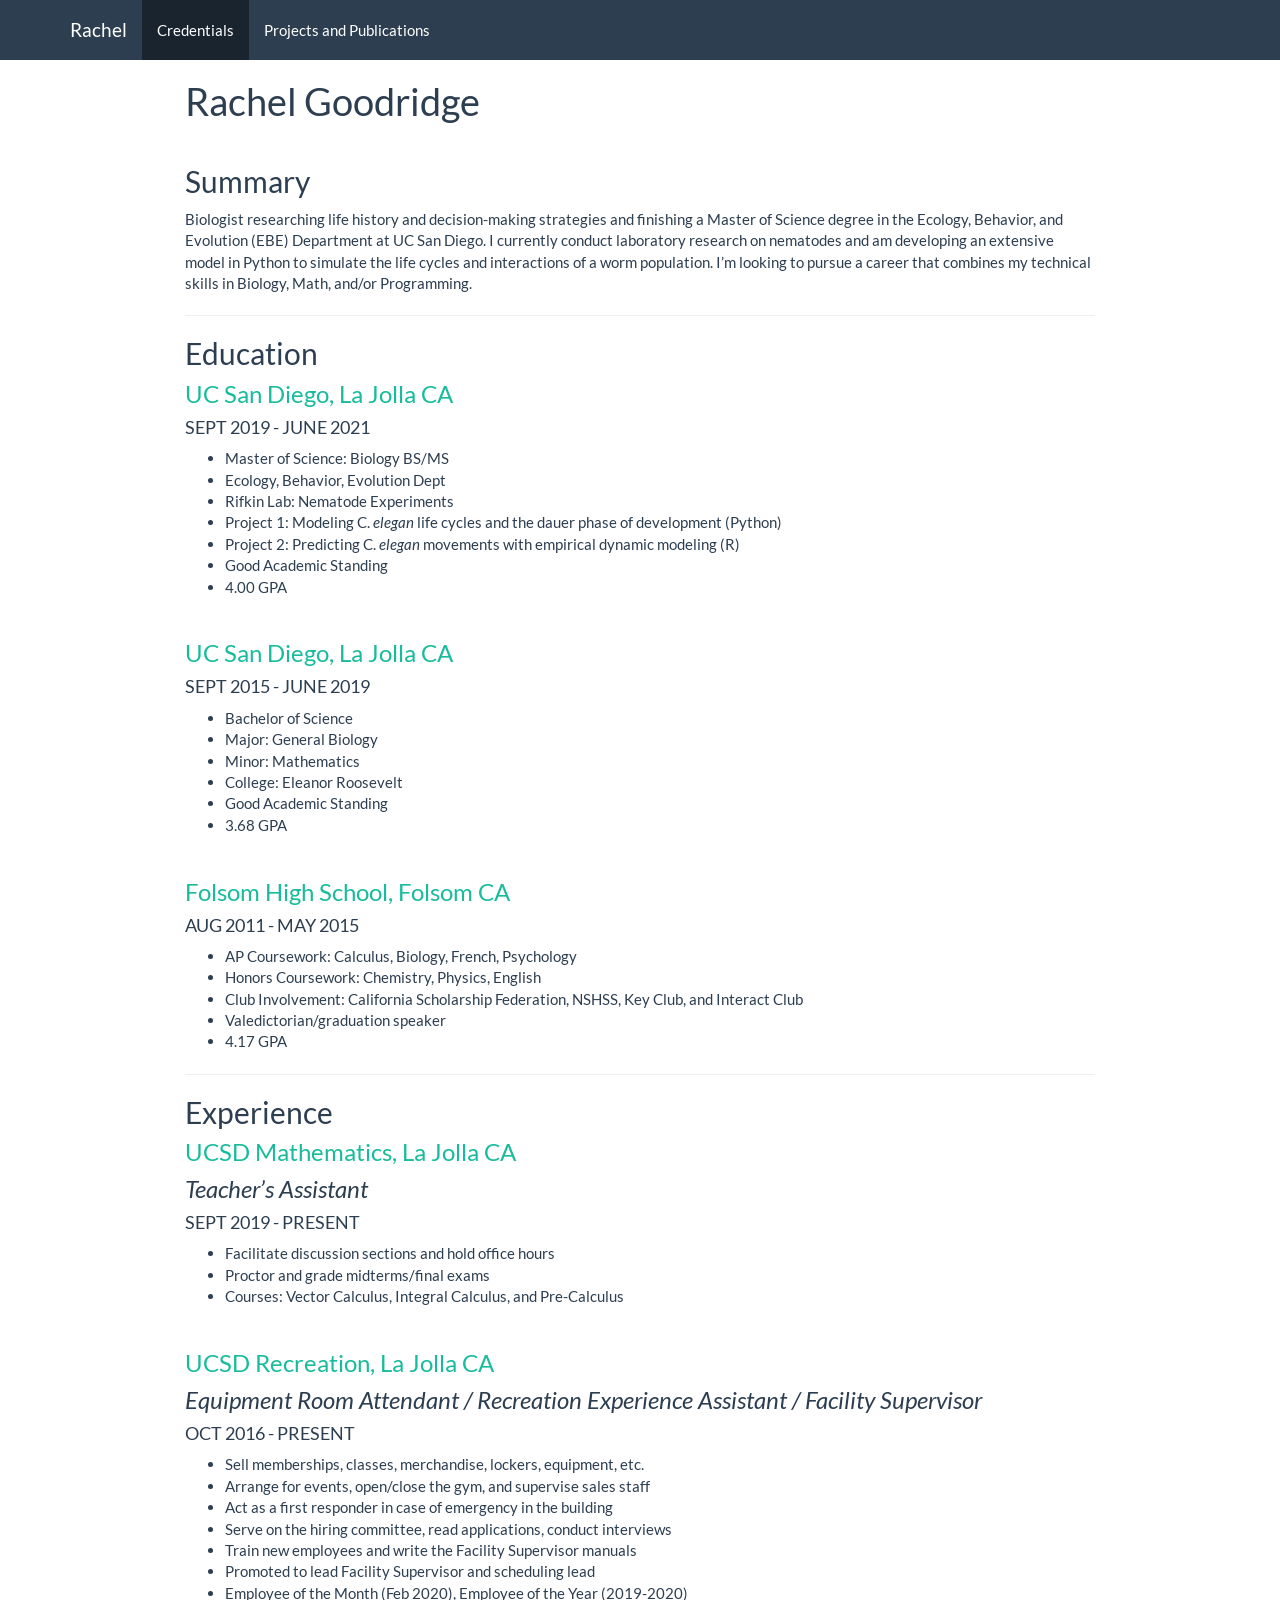
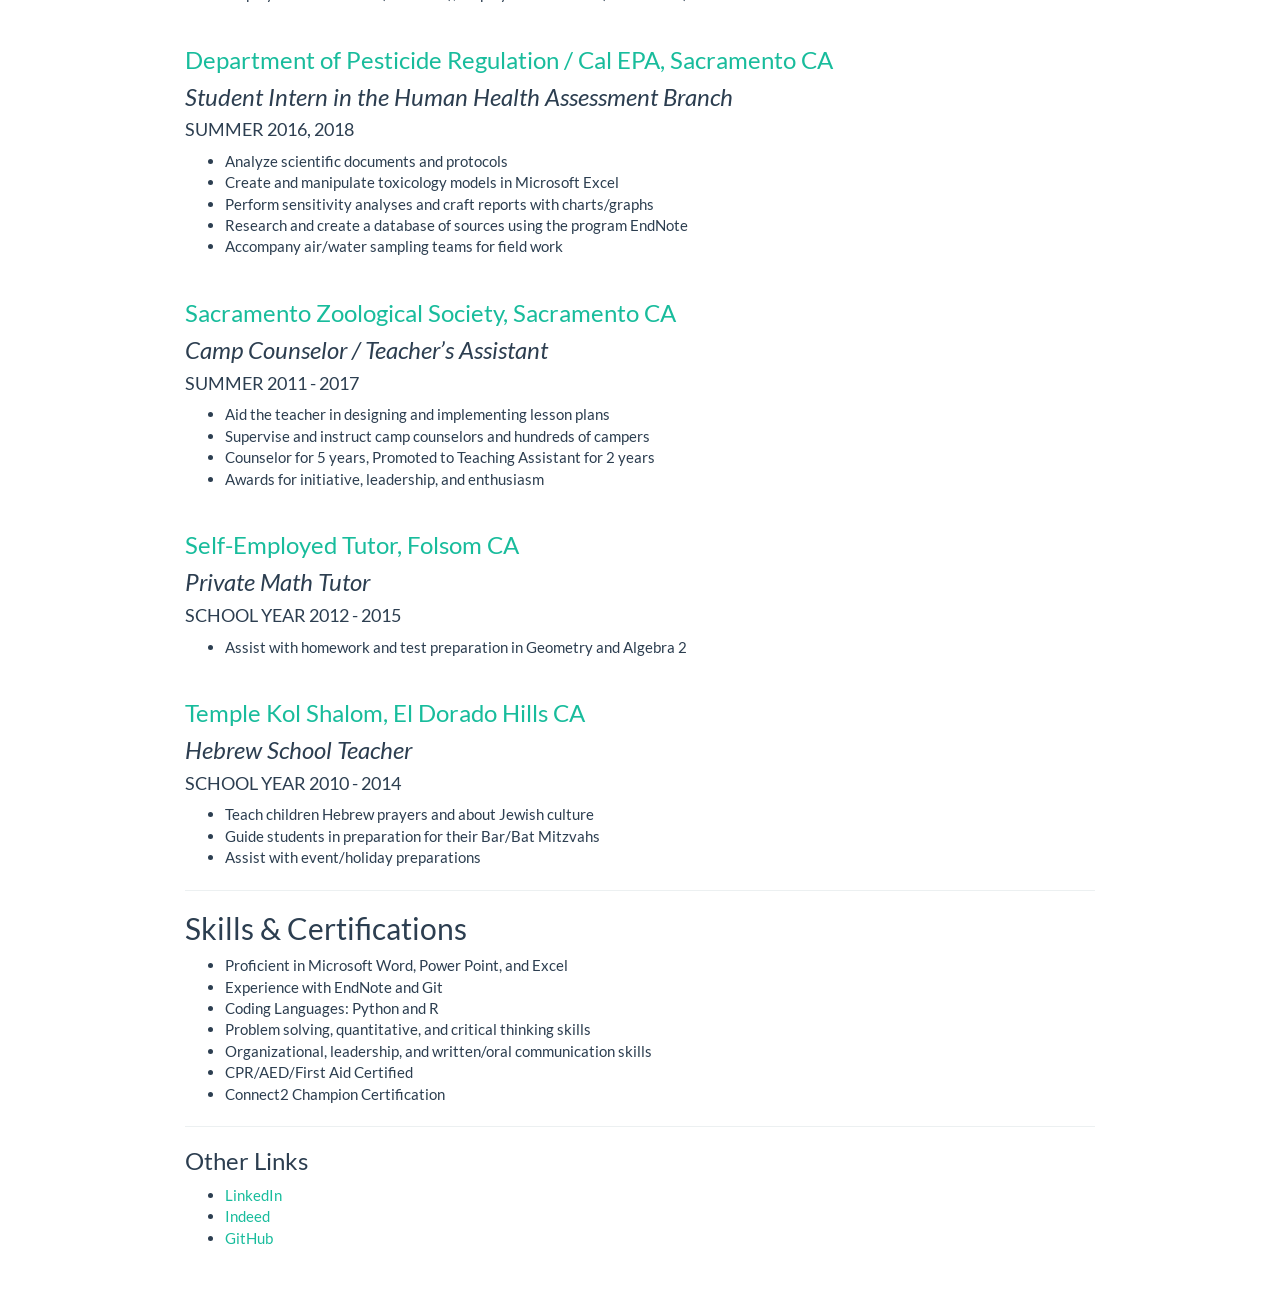
==== index.html @ 6e74504e "initial upload" ====
<!DOCTYPE html>

<html>

<head>

<meta charset="utf-8" />
<meta name="generator" content="pandoc" />
<meta http-equiv="X-UA-Compatible" content="IE=EDGE" />




<title>Rachel Goodridge</title>

<script src="site_libs/jquery-1.11.3/jquery.min.js"></script>
<meta name="viewport" content="width=device-width, initial-scale=1" />
<link href="site_libs/bootstrap-3.3.5/css/flatly.min.css" rel="stylesheet" />
<script src="site_libs/bootstrap-3.3.5/js/bootstrap.min.js"></script>
<script src="site_libs/bootstrap-3.3.5/shim/html5shiv.min.js"></script>
<script src="site_libs/bootstrap-3.3.5/shim/respond.min.js"></script>
<script src="site_libs/navigation-1.1/tabsets.js"></script>
<link href="site_libs/highlightjs-9.12.0/default.css" rel="stylesheet" />
<script src="site_libs/highlightjs-9.12.0/highlight.js"></script>

<style type="text/css">
  code{white-space: pre-wrap;}
  span.smallcaps{font-variant: small-caps;}
  span.underline{text-decoration: underline;}
  div.column{display: inline-block; vertical-align: top; width: 50%;}
  div.hanging-indent{margin-left: 1.5em; text-indent: -1.5em;}
  ul.task-list{list-style: none;}
    </style>

<style type="text/css">code{white-space: pre;}</style>
<style type="text/css">
  pre:not([class]) {
    background-color: white;
  }
</style>
<script type="text/javascript">
if (window.hljs) {
  hljs.configure({languages: []});
  hljs.initHighlightingOnLoad();
  if (document.readyState && document.readyState === "complete") {
    window.setTimeout(function() { hljs.initHighlighting(); }, 0);
  }
}
</script>



<style type="text/css">
h1 {
  font-size: 34px;
}
h1.title {
  font-size: 38px;
}
h2 {
  font-size: 30px;
}
h3 {
  font-size: 24px;
}
h4 {
  font-size: 18px;
}
h5 {
  font-size: 16px;
}
h6 {
  font-size: 12px;
}
.table th:not([align]) {
  text-align: left;
}
</style>





<style type = "text/css">
.main-container {
  max-width: 940px;
  margin-left: auto;
  margin-right: auto;
}
code {
  color: inherit;
  background-color: rgba(0, 0, 0, 0.04);
}
img {
  max-width:100%;
}
.tabbed-pane {
  padding-top: 12px;
}
.html-widget {
  margin-bottom: 20px;
}
button.code-folding-btn:focus {
  outline: none;
}
summary {
  display: list-item;
}
</style>


<style type="text/css">
/* padding for bootstrap navbar */
body {
  padding-top: 60px;
  padding-bottom: 40px;
}
/* offset scroll position for anchor links (for fixed navbar)  */
.section h1 {
  padding-top: 65px;
  margin-top: -65px;
}
.section h2 {
  padding-top: 65px;
  margin-top: -65px;
}
.section h3 {
  padding-top: 65px;
  margin-top: -65px;
}
.section h4 {
  padding-top: 65px;
  margin-top: -65px;
}
.section h5 {
  padding-top: 65px;
  margin-top: -65px;
}
.section h6 {
  padding-top: 65px;
  margin-top: -65px;
}
.dropdown-submenu {
  position: relative;
}
.dropdown-submenu>.dropdown-menu {
  top: 0;
  left: 100%;
  margin-top: -6px;
  margin-left: -1px;
  border-radius: 0 6px 6px 6px;
}
.dropdown-submenu:hover>.dropdown-menu {
  display: block;
}
.dropdown-submenu>a:after {
  display: block;
  content: " ";
  float: right;
  width: 0;
  height: 0;
  border-color: transparent;
  border-style: solid;
  border-width: 5px 0 5px 5px;
  border-left-color: #cccccc;
  margin-top: 5px;
  margin-right: -10px;
}
.dropdown-submenu:hover>a:after {
  border-left-color: #ffffff;
}
.dropdown-submenu.pull-left {
  float: none;
}
.dropdown-submenu.pull-left>.dropdown-menu {
  left: -100%;
  margin-left: 10px;
  border-radius: 6px 0 6px 6px;
}
</style>

<script>
// manage active state of menu based on current page
$(document).ready(function () {
  // active menu anchor
  href = window.location.pathname
  href = href.substr(href.lastIndexOf('/') + 1)
  if (href === "")
    href = "index.html";
  var menuAnchor = $('a[href="' + href + '"]');

  // mark it active
  menuAnchor.parent().addClass('active');

  // if it's got a parent navbar menu mark it active as well
  menuAnchor.closest('li.dropdown').addClass('active');
});
</script>

<!-- tabsets -->

<style type="text/css">
.tabset-dropdown > .nav-tabs {
  display: inline-table;
  max-height: 500px;
  min-height: 44px;
  overflow-y: auto;
  background: white;
  border: 1px solid #ddd;
  border-radius: 4px;
}

.tabset-dropdown > .nav-tabs > li.active:before {
  content: "";
  font-family: 'Glyphicons Halflings';
  display: inline-block;
  padding: 10px;
  border-right: 1px solid #ddd;
}

.tabset-dropdown > .nav-tabs.nav-tabs-open > li.active:before {
  content: "&#xe258;";
  border: none;
}

.tabset-dropdown > .nav-tabs.nav-tabs-open:before {
  content: "";
  font-family: 'Glyphicons Halflings';
  display: inline-block;
  padding: 10px;
  border-right: 1px solid #ddd;
}

.tabset-dropdown > .nav-tabs > li.active {
  display: block;
}

.tabset-dropdown > .nav-tabs > li > a,
.tabset-dropdown > .nav-tabs > li > a:focus,
.tabset-dropdown > .nav-tabs > li > a:hover {
  border: none;
  display: inline-block;
  border-radius: 4px;
  background-color: transparent;
}

.tabset-dropdown > .nav-tabs.nav-tabs-open > li {
  display: block;
  float: none;
}

.tabset-dropdown > .nav-tabs > li {
  display: none;
}
</style>

<!-- code folding -->




</head>

<body>


<div class="container-fluid main-container">




<div class="navbar navbar-default  navbar-fixed-top" role="navigation">
  <div class="container">
    <div class="navbar-header">
      <button type="button" class="navbar-toggle collapsed" data-toggle="collapse" data-target="#navbar">
        <span class="icon-bar"></span>
        <span class="icon-bar"></span>
        <span class="icon-bar"></span>
      </button>
      <a class="navbar-brand" href="index.html">Rachel</a>
    </div>
    <div id="navbar" class="navbar-collapse collapse">
      <ul class="nav navbar-nav">
        <li>
  <a href="index.html">Credentials</a>
</li>
<li>
  <a href="proj.html">Projects and Publications</a>
</li>
      </ul>
      <ul class="nav navbar-nav navbar-right">
        
      </ul>
    </div><!--/.nav-collapse -->
  </div><!--/.container -->
</div><!--/.navbar -->

<div class="fluid-row" id="header">



<h1 class="title toc-ignore">Rachel Goodridge</h1>

</div>


<p> </p>
<div id="summary" class="section level2">
<h2>Summary</h2>
<p>Biologist researching life history and decision-making strategies and finishing a Master of Science degree in the Ecology, Behavior, and Evolution (EBE) Department at UC San Diego. I currently conduct laboratory research on nematodes and am developing an extensive model in Python to simulate the life cycles and interactions of a worm population. I’m looking to pursue a career that combines my technical skills in Biology, Math, and/or Programming.</p>
<hr />
</div>
<div id="education" class="section level2">
<h2>Education</h2>
<div id="uc-san-diego-la-jolla-ca" class="section level3">
<h3><a href="https://ucsd.edu/">UC San Diego, La Jolla CA</a></h3>
<div id="sept-2019---june-2021" class="section level4">
<h4>SEPT 2019 - JUNE 2021</h4>
<ul>
<li>Master of Science: Biology BS/MS</li>
<li>Ecology, Behavior, Evolution Dept</li>
<li>Rifkin Lab: Nematode Experiments</li>
<li>Project 1: Modeling C. <em>elegan</em> life cycles and the dauer phase of development (Python)</li>
<li>Project 2: Predicting C. <em>elegan</em> movements with empirical dynamic modeling (R)</li>
<li>Good Academic Standing</li>
<li>4.00 GPA</li>
</ul>
<p> </p>
</div>
</div>
<div id="uc-san-diego-la-jolla-ca-1" class="section level3">
<h3><a href="https://ucsd.edu/">UC San Diego, La Jolla CA</a></h3>
<div id="sept-2015---june-2019" class="section level4">
<h4>SEPT 2015 - JUNE 2019</h4>
<ul>
<li>Bachelor of Science</li>
<li>Major: General Biology</li>
<li>Minor: Mathematics</li>
<li>College: Eleanor Roosevelt</li>
<li>Good Academic Standing</li>
<li>3.68 GPA</li>
</ul>
<p> </p>
</div>
</div>
<div id="folsom-high-school-folsom-ca" class="section level3">
<h3><a href="https://www.fcusd.org/fhs">Folsom High School, Folsom CA</a></h3>
<div id="aug-2011---may-2015" class="section level4">
<h4>AUG 2011 - MAY 2015</h4>
<ul>
<li>AP Coursework: Calculus, Biology, French, Psychology</li>
<li>Honors Coursework: Chemistry, Physics, English</li>
<li>Club Involvement: California Scholarship Federation, NSHSS, Key Club, and Interact Club</li>
<li>Valedictorian/graduation speaker</li>
<li>4.17 GPA</li>
</ul>
<hr />
</div>
</div>
</div>
<div id="experience" class="section level2">
<h2>Experience</h2>
<div id="ucsd-mathematics-la-jolla-ca" class="section level3">
<h3><a href="https://math.ucsd.edu/">UCSD Mathematics, La Jolla CA</a></h3>
</div>
<div id="teachers-assistant" class="section level3">
<h3><em>Teacher’s Assistant</em></h3>
<div id="sept-2019---present" class="section level4">
<h4>SEPT 2019 - PRESENT</h4>
<ul>
<li>Facilitate discussion sections and hold office hours</li>
<li>Proctor and grade midterms/final exams</li>
<li>Courses: Vector Calculus, Integral Calculus, and Pre-Calculus</li>
</ul>
<p> </p>
</div>
</div>
<div id="ucsd-recreation-la-jolla-ca" class="section level3">
<h3><a href="https://recreation.ucsd.edu/">UCSD Recreation, La Jolla CA</a></h3>
</div>
<div id="equipment-room-attendant-recreation-experience-assistant-facility-supervisor" class="section level3">
<h3><em>Equipment Room Attendant / Recreation Experience Assistant / Facility Supervisor</em></h3>
<div id="oct-2016---present" class="section level4">
<h4>OCT 2016 - PRESENT</h4>
<ul>
<li>Sell memberships, classes, merchandise, lockers, equipment, etc.</li>
<li>Arrange for events, open/close the gym, and supervise sales staff</li>
<li>Act as a first responder in case of emergency in the building</li>
<li>Serve on the hiring committee, read applications, conduct interviews</li>
<li>Train new employees and write the Facility Supervisor manuals</li>
<li>Promoted to lead Facility Supervisor and scheduling lead</li>
<li>Employee of the Month (Feb 2020), Employee of the Year (2019-2020)</li>
</ul>
<p> </p>
</div>
</div>
<div id="department-of-pesticide-regulation-cal-epa-sacramento-ca" class="section level3">
<h3><a href="https://www.cdpr.ca.gov/">Department of Pesticide Regulation / Cal EPA, Sacramento CA</a></h3>
</div>
<div id="student-intern-in-the-human-health-assessment-branch" class="section level3">
<h3><em>Student Intern in the Human Health Assessment Branch</em></h3>
<div id="summer-2016-2018" class="section level4">
<h4>SUMMER 2016, 2018</h4>
<ul>
<li>Analyze scientific documents and protocols</li>
<li>Create and manipulate toxicology models in Microsoft Excel</li>
<li>Perform sensitivity analyses and craft reports with charts/graphs</li>
<li>Research and create a database of sources using the program EndNote</li>
<li>Accompany air/water sampling teams for field work</li>
</ul>
<p> </p>
</div>
</div>
<div id="sacramento-zoological-society-sacramento-ca" class="section level3">
<h3><a href="https://www.saczoo.org/">Sacramento Zoological Society, Sacramento CA</a></h3>
</div>
<div id="camp-counselor-teachers-assistant" class="section level3">
<h3><em>Camp Counselor / Teacher’s Assistant</em></h3>
<div id="summer-2011---2017" class="section level4">
<h4>SUMMER 2011 - 2017</h4>
<ul>
<li>Aid the teacher in designing and implementing lesson plans</li>
<li>Supervise and instruct camp counselors and hundreds of campers</li>
<li>Counselor for 5 years, Promoted to Teaching Assistant for 2 years</li>
<li>Awards for initiative, leadership, and enthusiasm</li>
</ul>
<p> </p>
</div>
</div>
<div id="self-employed-tutor-folsom-ca" class="section level3">
<h3><a href="">Self-Employed Tutor, Folsom CA</a></h3>
</div>
<div id="private-math-tutor" class="section level3">
<h3><em>Private Math Tutor</em></h3>
<div id="school-year-2012---2015" class="section level4">
<h4>SCHOOL YEAR 2012 - 2015</h4>
<ul>
<li>Assist with homework and test preparation in Geometry and Algebra 2</li>
</ul>
<p> </p>
</div>
</div>
<div id="temple-kol-shalom-el-dorado-hills-ca" class="section level3">
<h3><a href="https://www.templekolshalom.org/">Temple Kol Shalom, El Dorado Hills CA</a></h3>
</div>
<div id="hebrew-school-teacher" class="section level3">
<h3><em>Hebrew School Teacher</em></h3>
<div id="school-year-2010---2014" class="section level4">
<h4>SCHOOL YEAR 2010 - 2014</h4>
<ul>
<li>Teach children Hebrew prayers and about Jewish culture</li>
<li>Guide students in preparation for their Bar/Bat Mitzvahs</li>
<li>Assist with event/holiday preparations</li>
</ul>
<hr />
</div>
</div>
</div>
<div id="skills-certifications" class="section level2">
<h2>Skills &amp; Certifications</h2>
<ul>
<li>Proficient in Microsoft Word, Power Point, and Excel</li>
<li>Experience with EndNote and Git</li>
<li>Coding Languages: Python and R</li>
<li>Problem solving, quantitative, and critical thinking skills</li>
<li>Organizational, leadership, and written/oral communication skills</li>
<li>CPR/AED/First Aid Certified</li>
<li>Connect2 Champion Certification</li>
</ul>
<hr />
<div id="other-links" class="section level3">
<h3>Other Links</h3>
<ul>
<li><a href="https://www.linkedin.com/in/rachel-goodridge-221a3116a/">LinkedIn</a></li>
<li><a href="https://my.indeed.com/p/rachelg-zs5pl5o">Indeed</a></li>
<li><a href="https://github.com/RachelGoodridge">GitHub</a></li>
</ul>
</div>
</div>




</div>

<script>

// add bootstrap table styles to pandoc tables
function bootstrapStylePandocTables() {
  $('tr.odd').parent('tbody').parent('table').addClass('table table-condensed');
}
$(document).ready(function () {
  bootstrapStylePandocTables();
});


</script>

<!-- tabsets -->

<script>
$(document).ready(function () {
  window.buildTabsets("TOC");
});

$(document).ready(function () {
  $('.tabset-dropdown > .nav-tabs > li').click(function () {
    $(this).parent().toggleClass('nav-tabs-open')
  });
});
</script>

<!-- code folding -->


<!-- dynamically load mathjax for compatibility with self-contained -->
<script>
  (function () {
    var script = document.createElement("script");
    script.type = "text/javascript";
    script.src  = "https://mathjax.rstudio.com/latest/MathJax.js?config=TeX-AMS-MML_HTMLorMML";
    document.getElementsByTagName("head")[0].appendChild(script);
  })();
</script>

</body>
</html>
---- site_libs/bootstrap-3.3.5/css/flatly.min.css ----
@font-face {
  font-family: 'Lato';
  font-style: normal;
  font-weight: 400;
  src: url(fonts/Lato.ttf) format('truetype');
}
@font-face {
  font-family: 'Lato';
  font-style: normal;
  font-weight: 700;
  src: url(fonts/LatoBold.ttf) format('truetype');
}
@font-face {
  font-family: 'Lato';
  font-style: italic;
  font-weight: 400;
  src: url(fonts/LatoItalic.ttf) format('truetype');
}

/*!
 * bootswatch v3.3.6
 * Homepage: http://bootswatch.com
 * Copyright 2012-2015 Thomas Park
 * Licensed under MIT
 * Based on Bootstrap
*//*!
 * Bootstrap v3.3.6 (http://getbootstrap.com)
 * Copyright 2011-2015 Twitter, Inc.
 * Licensed under MIT (https://github.com/twbs/bootstrap/blob/master/LICENSE)
 *//*! normalize.css v3.0.3 | MIT License | github.com/necolas/normalize.css */html{font-family:sans-serif;-ms-text-size-adjust:100%;-webkit-text-size-adjust:100%}body{margin:0}article,aside,details,figcaption,figure,footer,header,hgroup,main,menu,nav,section,summary{display:block}audio,canvas,progress,video{display:inline-block;vertical-align:baseline}audio:not([controls]){display:none;height:0}[hidden],template{display:none}a{background-color:transparent}a:active,a:hover{outline:0}abbr[title]{border-bottom:1px dotted}b,strong{font-weight:bold}dfn{font-style:italic}h1{font-size:2em;margin:0.67em 0}mark{background:#ff0;color:#000}small{font-size:80%}sub,sup{font-size:75%;line-height:0;position:relative;vertical-align:baseline}sup{top:-0.5em}sub{bottom:-0.25em}img{border:0}svg:not(:root){overflow:hidden}figure{margin:1em 40px}hr{-webkit-box-sizing:content-box;-moz-box-sizing:content-box;box-sizing:content-box;height:0}pre{overflow:auto}code,kbd,pre,samp{font-family:monospace, monospace;font-size:1em}button,input,optgroup,select,textarea{color:inherit;font:inherit;margin:0}button{overflow:visible}button,select{text-transform:none}button,html input[type="button"],input[type="reset"],input[type="submit"]{-webkit-appearance:button;cursor:pointer}button[disabled],html input[disabled]{cursor:default}button::-moz-focus-inner,input::-moz-focus-inner{border:0;padding:0}input{line-height:normal}input[type="checkbox"],input[type="radio"]{-webkit-box-sizing:border-box;-moz-box-sizing:border-box;box-sizing:border-box;padding:0}input[type="number"]::-webkit-inner-spin-button,input[type="number"]::-webkit-outer-spin-button{height:auto}input[type="search"]{-webkit-appearance:textfield;-webkit-box-sizing:content-box;-moz-box-sizing:content-box;box-sizing:content-box}input[type="search"]::-webkit-search-cancel-button,input[type="search"]::-webkit-search-decoration{-webkit-appearance:none}fieldset{border:1px solid #c0c0c0;margin:0 2px;padding:0.35em 0.625em 0.75em}legend{border:0;padding:0}textarea{overflow:auto}optgroup{font-weight:bold}table{border-collapse:collapse;border-spacing:0}td,th{padding:0}/*! Source: https://github.com/h5bp/html5-boilerplate/blob/master/src/css/main.css */@media print{*,*:before,*:after{background:transparent !important;color:#000 !important;-webkit-box-shadow:none !important;box-shadow:none !important;text-shadow:none !important}a,a:visited{text-decoration:underline}a[href]:after{content:" (" attr(href) ")"}abbr[title]:after{content:" (" attr(title) ")"}a[href^="#"]:after,a[href^="javascript:"]:after{content:""}pre,blockquote{border:1px solid #999;page-break-inside:avoid}thead{display:table-header-group}tr,img{page-break-inside:avoid}img{max-width:100% !important}p,h2,h3{orphans:3;widows:3}h2,h3{page-break-after:avoid}.navbar{display:none}.btn>.caret,.dropup>.btn>.caret{border-top-color:#000 !important}.label{border:1px solid #000}.table{border-collapse:collapse !important}.table td,.table th{background-color:#fff !important}.table-bordered th,.table-bordered td{border:1px solid #ddd !important}}@font-face{font-family:'Glyphicons Halflings';src:url('../fonts/glyphicons-halflings-regular.eot');src:url('../fonts/glyphicons-halflings-regular.eot?#iefix') format('embedded-opentype'),url('../fonts/glyphicons-halflings-regular.woff') format('woff'),url('../fonts/glyphicons-halflings-regular.ttf') format('truetype'),url('../fonts/glyphicons-halflings-regular.svg#glyphicons_halflingsregular') format('svg')}.glyphicon{position:relative;top:1px;display:inline-block;font-family:'Glyphicons Halflings';font-style:normal;font-weight:normal;line-height:1;-webkit-font-smoothing:antialiased;-moz-osx-font-smoothing:grayscale}.glyphicon-asterisk:before{content:"\002a"}.glyphicon-plus:before{content:"\002b"}.glyphicon-euro:before,.glyphicon-eur:before{content:"\20ac"}.glyphicon-minus:before{content:"\2212"}.glyphicon-cloud:before{content:"\2601"}.glyphicon-envelope:before{content:"\2709"}.glyphicon-pencil:before{content:"\270f"}.glyphicon-glass:before{content:"\e001"}.glyphicon-music:before{content:"\e002"}.glyphicon-search:before{content:"\e003"}.glyphicon-heart:before{content:"\e005"}.glyphicon-star:before{content:"\e006"}.glyphicon-star-empty:before{content:"\e007"}.glyphicon-user:before{content:"\e008"}.glyphicon-film:before{content:"\e009"}.glyphicon-th-large:before{content:"\e010"}.glyphicon-th:before{content:"\e011"}.glyphicon-th-list:before{content:"\e012"}.glyphicon-ok:before{content:"\e013"}.glyphicon-remove:before{content:"\e014"}.glyphicon-zoom-in:before{content:"\e015"}.glyphicon-zoom-out:before{content:"\e016"}.glyphicon-off:before{content:"\e017"}.glyphicon-signal:before{content:"\e018"}.glyphicon-cog:before{content:"\e019"}.glyphicon-trash:before{content:"\e020"}.glyphicon-home:before{content:"\e021"}.glyphicon-file:before{content:"\e022"}.glyphicon-time:before{content:"\e023"}.glyphicon-road:before{content:"\e024"}.glyphicon-download-alt:before{content:"\e025"}.glyphicon-download:before{content:"\e026"}.glyphicon-upload:before{content:"\e027"}.glyphicon-inbox:before{content:"\e028"}.glyphicon-play-circle:before{content:"\e029"}.glyphicon-repeat:before{content:"\e030"}.glyphicon-refresh:before{content:"\e031"}.glyphicon-list-alt:before{content:"\e032"}.glyphicon-lock:before{content:"\e033"}.glyphicon-flag:before{content:"\e034"}.glyphicon-headphones:before{content:"\e035"}.glyphicon-volume-off:before{content:"\e036"}.glyphicon-volume-down:before{content:"\e037"}.glyphicon-volume-up:before{content:"\e038"}.glyphicon-qrcode:before{content:"\e039"}.glyphicon-barcode:before{content:"\e040"}.glyphicon-tag:before{content:"\e041"}.glyphicon-tags:before{content:"\e042"}.glyphicon-book:before{content:"\e043"}.glyphicon-bookmark:before{content:"\e044"}.glyphicon-print:before{content:"\e045"}.glyphicon-camera:before{content:"\e046"}.glyphicon-font:before{content:"\e047"}.glyphicon-bold:before{content:"\e048"}.glyphicon-italic:before{content:"\e049"}.glyphicon-text-height:before{content:"\e050"}.glyphicon-text-width:before{content:"\e051"}.glyphicon-align-left:before{content:"\e052"}.glyphicon-align-center:before{content:"\e053"}.glyphicon-align-right:before{content:"\e054"}.glyphicon-align-justify:before{content:"\e055"}.glyphicon-list:before{content:"\e056"}.glyphicon-indent-left:before{content:"\e057"}.glyphicon-indent-right:before{content:"\e058"}.glyphicon-facetime-video:before{content:"\e059"}.glyphicon-picture:before{content:"\e060"}.glyphicon-map-marker:before{content:"\e062"}.glyphicon-adjust:before{content:"\e063"}.glyphicon-tint:before{content:"\e064"}.glyphicon-edit:before{content:"\e065"}.glyphicon-share:before{content:"\e066"}.glyphicon-check:before{content:"\e067"}.glyphicon-move:before{content:"\e068"}.glyphicon-step-backward:before{content:"\e069"}.glyphicon-fast-backward:before{content:"\e070"}.glyphicon-backward:before{content:"\e071"}.glyphicon-play:before{content:"\e072"}.glyphicon-pause:before{content:"\e073"}.glyphicon-stop:before{content:"\e074"}.glyphicon-forward:before{content:"\e075"}.glyphicon-fast-forward:before{content:"\e076"}.glyphicon-step-forward:before{content:"\e077"}.glyphicon-eject:before{content:"\e078"}.glyphicon-chevron-left:before{content:"\e079"}.glyphicon-chevron-right:before{content:"\e080"}.glyphicon-plus-sign:before{content:"\e081"}.glyphicon-minus-sign:before{content:"\e082"}.glyphicon-remove-sign:before{content:"\e083"}.glyphicon-ok-sign:before{content:"\e084"}.glyphicon-question-sign:before{content:"\e085"}.glyphicon-info-sign:before{content:"\e086"}.glyphicon-screenshot:before{content:"\e087"}.glyphicon-remove-circle:before{content:"\e088"}.glyphicon-ok-circle:before{content:"\e089"}.glyphicon-ban-circle:before{content:"\e090"}.glyphicon-arrow-left:before{content:"\e091"}.glyphicon-arrow-right:before{content:"\e092"}.glyphicon-arrow-up:before{content:"\e093"}.glyphicon-arrow-down:before{content:"\e094"}.glyphicon-share-alt:before{content:"\e095"}.glyphicon-resize-full:before{content:"\e096"}.glyphicon-resize-small:before{content:"\e097"}.glyphicon-exclamation-sign:before{content:"\e101"}.glyphicon-gift:before{content:"\e102"}.glyphicon-leaf:before{content:"\e103"}.glyphicon-fire:before{content:"\e104"}.glyphicon-eye-open:before{content:"\e105"}.glyphicon-eye-close:before{content:"\e106"}.glyphicon-warning-sign:before{content:"\e107"}.glyphicon-plane:before{content:"\e108"}.glyphicon-calendar:before{content:"\e109"}.glyphicon-random:before{content:"\e110"}.glyphicon-comment:before{content:"\e111"}.glyphicon-magnet:before{content:"\e112"}.glyphicon-chevron-up:before{content:"\e113"}.glyphicon-chevron-down:before{content:"\e114"}.glyphicon-retweet:before{content:"\e115"}.glyphicon-shopping-cart:before{content:"\e116"}.glyphicon-folder-close:before{content:"\e117"}.glyphicon-folder-open:before{content:"\e118"}.glyphicon-resize-vertical:before{content:"\e119"}.glyphicon-resize-horizontal:before{content:"\e120"}.glyphicon-hdd:before{content:"\e121"}.glyphicon-bullhorn:before{content:"\e122"}.glyphicon-bell:before{content:"\e123"}.glyphicon-certificate:before{content:"\e124"}.glyphicon-thumbs-up:before{content:"\e125"}.glyphicon-thumbs-down:before{content:"\e126"}.glyphicon-hand-right:before{content:"\e127"}.glyphicon-hand-left:before{content:"\e128"}.glyphicon-hand-up:before{content:"\e129"}.glyphicon-hand-down:before{content:"\e130"}.glyphicon-circle-arrow-right:before{content:"\e131"}.glyphicon-circle-arrow-left:before{content:"\e132"}.glyphicon-circle-arrow-up:before{content:"\e133"}.glyphicon-circle-arrow-down:before{content:"\e134"}.glyphicon-globe:before{content:"\e135"}.glyphicon-wrench:before{content:"\e136"}.glyphicon-tasks:before{content:"\e137"}.glyphicon-filter:before{content:"\e138"}.glyphicon-briefcase:before{content:"\e139"}.glyphicon-fullscreen:before{content:"\e140"}.glyphicon-dashboard:before{content:"\e141"}.glyphicon-paperclip:before{content:"\e142"}.glyphicon-heart-empty:before{content:"\e143"}.glyphicon-link:before{content:"\e144"}.glyphicon-phone:before{content:"\e145"}.glyphicon-pushpin:before{content:"\e146"}.glyphicon-usd:before{content:"\e148"}.glyphicon-gbp:before{content:"\e149"}.glyphicon-sort:before{content:"\e150"}.glyphicon-sort-by-alphabet:before{content:"\e151"}.glyphicon-sort-by-alphabet-alt:before{content:"\e152"}.glyphicon-sort-by-order:before{content:"\e153"}.glyphicon-sort-by-order-alt:before{content:"\e154"}.glyphicon-sort-by-attributes:before{content:"\e155"}.glyphicon-sort-by-attributes-alt:before{content:"\e156"}.glyphicon-unchecked:before{content:"\e157"}.glyphicon-expand:before{content:"\e158"}.glyphicon-collapse-down:before{content:"\e159"}.glyphicon-collapse-up:before{content:"\e160"}.glyphicon-log-in:before{content:"\e161"}.glyphicon-flash:before{content:"\e162"}.glyphicon-log-out:before{content:"\e163"}.glyphicon-new-window:before{content:"\e164"}.glyphicon-record:before{content:"\e165"}.glyphicon-save:before{content:"\e166"}.glyphicon-open:before{content:"\e167"}.glyphicon-saved:before{content:"\e168"}.glyphicon-import:before{content:"\e169"}.glyphicon-export:before{content:"\e170"}.glyphicon-send:before{content:"\e171"}.glyphicon-floppy-disk:before{content:"\e172"}.glyphicon-floppy-saved:before{content:"\e173"}.glyphicon-floppy-remove:before{content:"\e174"}.glyphicon-floppy-save:before{content:"\e175"}.glyphicon-floppy-open:before{content:"\e176"}.glyphicon-credit-card:before{content:"\e177"}.glyphicon-transfer:before{content:"\e178"}.glyphicon-cutlery:before{content:"\e179"}.glyphicon-header:before{content:"\e180"}.glyphicon-compressed:before{content:"\e181"}.glyphicon-earphone:before{content:"\e182"}.glyphicon-phone-alt:before{content:"\e183"}.glyphicon-tower:before{content:"\e184"}.glyphicon-stats:before{content:"\e185"}.glyphicon-sd-video:before{content:"\e186"}.glyphicon-hd-video:before{content:"\e187"}.glyphicon-subtitles:before{content:"\e188"}.glyphicon-sound-stereo:before{content:"\e189"}.glyphicon-sound-dolby:before{content:"\e190"}.glyphicon-sound-5-1:before{content:"\e191"}.glyphicon-sound-6-1:before{content:"\e192"}.glyphicon-sound-7-1:before{content:"\e193"}.glyphicon-copyright-mark:before{content:"\e194"}.glyphicon-registration-mark:before{content:"\e195"}.glyphicon-cloud-download:before{content:"\e197"}.glyphicon-cloud-upload:before{content:"\e198"}.glyphicon-tree-conifer:before{content:"\e199"}.glyphicon-tree-deciduous:before{content:"\e200"}.glyphicon-cd:before{content:"\e201"}.glyphicon-save-file:before{content:"\e202"}.glyphicon-open-file:before{content:"\e203"}.glyphicon-level-up:before{content:"\e204"}.glyphicon-copy:before{content:"\e205"}.glyphicon-paste:before{content:"\e206"}.glyphicon-alert:before{content:"\e209"}.glyphicon-equalizer:before{content:"\e210"}.glyphicon-king:before{content:"\e211"}.glyphicon-queen:before{content:"\e212"}.glyphicon-pawn:before{content:"\e213"}.glyphicon-bishop:before{content:"\e214"}.glyphicon-knight:before{content:"\e215"}.glyphicon-baby-formula:before{content:"\e216"}.glyphicon-tent:before{content:"\26fa"}.glyphicon-blackboard:before{content:"\e218"}.glyphicon-bed:before{content:"\e219"}.glyphicon-apple:before{content:"\f8ff"}.glyphicon-erase:before{content:"\e221"}.glyphicon-hourglass:before{content:"\231b"}.glyphicon-lamp:before{content:"\e223"}.glyphicon-duplicate:before{content:"\e224"}.glyphicon-piggy-bank:before{content:"\e225"}.glyphicon-scissors:before{content:"\e226"}.glyphicon-bitcoin:before{content:"\e227"}.glyphicon-btc:before{content:"\e227"}.glyphicon-xbt:before{content:"\e227"}.glyphicon-yen:before{content:"\00a5"}.glyphicon-jpy:before{content:"\00a5"}.glyphicon-ruble:before{content:"\20bd"}.glyphicon-rub:before{content:"\20bd"}.glyphicon-scale:before{content:"\e230"}.glyphicon-ice-lolly:before{content:"\e231"}.glyphicon-ice-lolly-tasted:before{content:"\e232"}.glyphicon-education:before{content:"\e233"}.glyphicon-option-horizontal:before{content:"\e234"}.glyphicon-option-vertical:before{content:"\e235"}.glyphicon-menu-hamburger:before{content:"\e236"}.glyphicon-modal-window:before{content:"\e237"}.glyphicon-oil:before{content:"\e238"}.glyphicon-grain:before{content:"\e239"}.glyphicon-sunglasses:before{content:"\e240"}.glyphicon-text-size:before{content:"\e241"}.glyphicon-text-color:before{content:"\e242"}.glyphicon-text-background:before{content:"\e243"}.glyphicon-object-align-top:before{content:"\e244"}.glyphicon-object-align-bottom:before{content:"\e245"}.glyphicon-object-align-horizontal:before{content:"\e246"}.glyphicon-object-align-left:before{content:"\e247"}.glyphicon-object-align-vertical:before{content:"\e248"}.glyphicon-object-align-right:before{content:"\e249"}.glyphicon-triangle-right:before{content:"\e250"}.glyphicon-triangle-left:before{content:"\e251"}.glyphicon-triangle-bottom:before{content:"\e252"}.glyphicon-triangle-top:before{content:"\e253"}.glyphicon-console:before{content:"\e254"}.glyphicon-superscript:before{content:"\e255"}.glyphicon-subscript:before{content:"\e256"}.glyphicon-menu-left:before{content:"\e257"}.glyphicon-menu-right:before{content:"\e258"}.glyphicon-menu-down:before{content:"\e259"}.glyphicon-menu-up:before{content:"\e260"}*{-webkit-box-sizing:border-box;-moz-box-sizing:border-box;box-sizing:border-box}*:before,*:after{-webkit-box-sizing:border-box;-moz-box-sizing:border-box;box-sizing:border-box}html{font-size:10px;-webkit-tap-highlight-color:rgba(0,0,0,0)}body{font-family:"Lato","Helvetica Neue",Helvetica,Arial,sans-serif;font-size:15px;line-height:1.42857143;color:#2c3e50;background-color:#ffffff}input,button,select,textarea{font-family:inherit;font-size:inherit;line-height:inherit}a{color:#18bc9c;text-decoration:none}a:hover,a:focus{color:#18bc9c;text-decoration:underline}a:focus{outline:thin dotted;outline:5px auto -webkit-focus-ring-color;outline-offset:-2px}figure{margin:0}img{vertical-align:middle}.img-responsive,.thumbnail>img,.thumbnail a>img,.carousel-inner>.item>img,.carousel-inner>.item>a>img{display:block;max-width:100%;height:auto}.img-rounded{border-radius:6px}.img-thumbnail{padding:4px;line-height:1.42857143;background-color:#ffffff;border:1px solid #ecf0f1;border-radius:4px;-webkit-transition:all .2s ease-in-out;-o-transition:all .2s ease-in-out;transition:all .2s ease-in-out;display:inline-block;max-width:100%;height:auto}.img-circle{border-radius:50%}hr{margin-top:21px;margin-bottom:21px;border:0;border-top:1px solid #ecf0f1}.sr-only{position:absolute;width:1px;height:1px;margin:-1px;padding:0;overflow:hidden;clip:rect(0, 0, 0, 0);border:0}.sr-only-focusable:active,.sr-only-focusable:focus{position:static;width:auto;height:auto;margin:0;overflow:visible;clip:auto}[role="button"]{cursor:pointer}h1,h2,h3,h4,h5,h6,.h1,.h2,.h3,.h4,.h5,.h6{font-family:"Lato","Helvetica Neue",Helvetica,Arial,sans-serif;font-weight:400;line-height:1.1;color:inherit}h1 small,h2 small,h3 small,h4 small,h5 small,h6 small,.h1 small,.h2 small,.h3 small,.h4 small,.h5 small,.h6 small,h1 .small,h2 .small,h3 .small,h4 .small,h5 .small,h6 .small,.h1 .small,.h2 .small,.h3 .small,.h4 .small,.h5 .small,.h6 .small{font-weight:normal;line-height:1;color:#b4bcc2}h1,.h1,h2,.h2,h3,.h3{margin-top:21px;margin-bottom:10.5px}h1 small,.h1 small,h2 small,.h2 small,h3 small,.h3 small,h1 .small,.h1 .small,h2 .small,.h2 .small,h3 .small,.h3 .small{font-size:65%}h4,.h4,h5,.h5,h6,.h6{margin-top:10.5px;margin-bottom:10.5px}h4 small,.h4 small,h5 small,.h5 small,h6 small,.h6 small,h4 .small,.h4 .small,h5 .small,.h5 .small,h6 .small,.h6 .small{font-size:75%}h1,.h1{font-size:39px}h2,.h2{font-size:32px}h3,.h3{font-size:26px}h4,.h4{font-size:19px}h5,.h5{font-size:15px}h6,.h6{font-size:13px}p{margin:0 0 10.5px}.lead{margin-bottom:21px;font-size:17px;font-weight:300;line-height:1.4}@media (min-width:768px){.lead{font-size:22.5px}}small,.small{font-size:86%}mark,.mark{background-color:#f39c12;padding:.2em}.text-left{text-align:left}.text-right{text-align:right}.text-center{text-align:center}.text-justify{text-align:justify}.text-nowrap{white-space:nowrap}.text-lowercase{text-transform:lowercase}.text-uppercase{text-transform:uppercase}.text-capitalize{text-transform:capitalize}.text-muted{color:#b4bcc2}.text-primary{color:#2c3e50}a.text-primary:hover,a.text-primary:focus{color:#1a242f}.text-success{color:#ffffff}a.text-success:hover,a.text-success:focus{color:#e6e6e6}.text-info{color:#ffffff}a.text-info:hover,a.text-info:focus{color:#e6e6e6}.text-warning{color:#ffffff}a.text-warning:hover,a.text-warning:focus{color:#e6e6e6}.text-danger{color:#ffffff}a.text-danger:hover,a.text-danger:focus{color:#e6e6e6}.bg-primary{color:#fff;background-color:#2c3e50}a.bg-primary:hover,a.bg-primary:focus{background-color:#1a242f}.bg-success{background-color:#18bc9c}a.bg-success:hover,a.bg-success:focus{background-color:#128f76}.bg-info{background-color:#3498db}a.bg-info:hover,a.bg-info:focus{background-color:#217dbb}.bg-warning{background-color:#f39c12}a.bg-warning:hover,a.bg-warning:focus{background-color:#c87f0a}.bg-danger{background-color:#e74c3c}a.bg-danger:hover,a.bg-danger:focus{background-color:#d62c1a}.page-header{padding-bottom:9.5px;margin:42px 0 21px;border-bottom:1px solid transparent}ul,ol{margin-top:0;margin-bottom:10.5px}ul ul,ol ul,ul ol,ol ol{margin-bottom:0}.list-unstyled{padding-left:0;list-style:none}.list-inline{padding-left:0;list-style:none;margin-left:-5px}.list-inline>li{display:inline-block;padding-left:5px;padding-right:5px}dl{margin-top:0;margin-bottom:21px}dt,dd{line-height:1.42857143}dt{font-weight:bold}dd{margin-left:0}@media (min-width:768px){.dl-horizontal dt{float:left;width:160px;clear:left;text-align:right;overflow:hidden;text-overflow:ellipsis;white-space:nowrap}.dl-horizontal dd{margin-left:180px}}abbr[title],abbr[data-original-title]{cursor:help;border-bottom:1px dotted #b4bcc2}.initialism{font-size:90%;text-transform:uppercase}blockquote{padding:10.5px 21px;margin:0 0 21px;font-size:18.75px;border-left:5px solid #ecf0f1}blockquote p:last-child,blockquote ul:last-child,blockquote ol:last-child{margin-bottom:0}blockquote footer,blockquote small,blockquote .small{display:block;font-size:80%;line-height:1.42857143;color:#b4bcc2}blockquote footer:before,blockquote small:before,blockquote .small:before{content:'\2014 \00A0'}.blockquote-reverse,blockquote.pull-right{padding-right:15px;padding-left:0;border-right:5px solid #ecf0f1;border-left:0;text-align:right}.blockquote-reverse footer:before,blockquote.pull-right footer:before,.blockquote-reverse small:before,blockquote.pull-right small:before,.blockquote-reverse .small:before,blockquote.pull-right .small:before{content:''}.blockquote-reverse footer:after,blockquote.pull-right footer:after,.blockquote-reverse small:after,blockquote.pull-right small:after,.blockquote-reverse .small:after,blockquote.pull-right .small:after{content:'\00A0 \2014'}address{margin-bottom:21px;font-style:normal;line-height:1.42857143}code,kbd,pre,samp{font-family:monospace}code{padding:2px 4px;font-size:90%;color:#c7254e;background-color:#f9f2f4;border-radius:4px}kbd{padding:2px 4px;font-size:90%;color:#ffffff;background-color:#333333;border-radius:3px;-webkit-box-shadow:inset 0 -1px 0 rgba(0,0,0,0.25);box-shadow:inset 0 -1px 0 rgba(0,0,0,0.25)}kbd kbd{padding:0;font-size:100%;font-weight:bold;-webkit-box-shadow:none;box-shadow:none}pre{display:block;padding:10px;margin:0 0 10.5px;font-size:14px;line-height:1.42857143;word-break:break-all;word-wrap:break-word;color:#7b8a8b;background-color:#ecf0f1;border:1px solid #cccccc;border-radius:4px}pre code{padding:0;font-size:inherit;color:inherit;white-space:pre-wrap;background-color:transparent;border-radius:0}.pre-scrollable{max-height:340px;overflow-y:scroll}.container{margin-right:auto;margin-left:auto;padding-left:15px;padding-right:15px}@media (min-width:768px){.container{width:750px}}@media (min-width:992px){.container{width:970px}}@media (min-width:1200px){.container{width:1170px}}.container-fluid{margin-right:auto;margin-left:auto;padding-left:15px;padding-right:15px}.row{margin-left:-15px;margin-right:-15px}.col-xs-1,.col-sm-1,.col-md-1,.col-lg-1,.col-xs-2,.col-sm-2,.col-md-2,.col-lg-2,.col-xs-3,.col-sm-3,.col-md-3,.col-lg-3,.col-xs-4,.col-sm-4,.col-md-4,.col-lg-4,.col-xs-5,.col-sm-5,.col-md-5,.col-lg-5,.col-xs-6,.col-sm-6,.col-md-6,.col-lg-6,.col-xs-7,.col-sm-7,.col-md-7,.col-lg-7,.col-xs-8,.col-sm-8,.col-md-8,.col-lg-8,.col-xs-9,.col-sm-9,.col-md-9,.col-lg-9,.col-xs-10,.col-sm-10,.col-md-10,.col-lg-10,.col-xs-11,.col-sm-11,.col-md-11,.col-lg-11,.col-xs-12,.col-sm-12,.col-md-12,.col-lg-12{position:relative;min-height:1px;padding-left:15px;padding-right:15px}.col-xs-1,.col-xs-2,.col-xs-3,.col-xs-4,.col-xs-5,.col-xs-6,.col-xs-7,.col-xs-8,.col-xs-9,.col-xs-10,.col-xs-11,.col-xs-12{float:left}.col-xs-12{width:100%}.col-xs-11{width:91.66666667%}.col-xs-10{width:83.33333333%}.col-xs-9{width:75%}.col-xs-8{width:66.66666667%}.col-xs-7{width:58.33333333%}.col-xs-6{width:50%}.col-xs-5{width:41.66666667%}.col-xs-4{width:33.33333333%}.col-xs-3{width:25%}.col-xs-2{width:16.66666667%}.col-xs-1{width:8.33333333%}.col-xs-pull-12{right:100%}.col-xs-pull-11{right:91.66666667%}.col-xs-pull-10{right:83.33333333%}.col-xs-pull-9{right:75%}.col-xs-pull-8{right:66.66666667%}.col-xs-pull-7{right:58.33333333%}.col-xs-pull-6{right:50%}.col-xs-pull-5{right:41.66666667%}.col-xs-pull-4{right:33.33333333%}.col-xs-pull-3{right:25%}.col-xs-pull-2{right:16.66666667%}.col-xs-pull-1{right:8.33333333%}.col-xs-pull-0{right:auto}.col-xs-push-12{left:100%}.col-xs-push-11{left:91.66666667%}.col-xs-push-10{left:83.33333333%}.col-xs-push-9{left:75%}.col-xs-push-8{left:66.66666667%}.col-xs-push-7{left:58.33333333%}.col-xs-push-6{left:50%}.col-xs-push-5{left:41.66666667%}.col-xs-push-4{left:33.33333333%}.col-xs-push-3{left:25%}.col-xs-push-2{left:16.66666667%}.col-xs-push-1{left:8.33333333%}.col-xs-push-0{left:auto}.col-xs-offset-12{margin-left:100%}.col-xs-offset-11{margin-left:91.66666667%}.col-xs-offset-10{margin-left:83.33333333%}.col-xs-offset-9{margin-left:75%}.col-xs-offset-8{margin-left:66.66666667%}.col-xs-offset-7{margin-left:58.33333333%}.col-xs-offset-6{margin-left:50%}.col-xs-offset-5{margin-left:41.66666667%}.col-xs-offset-4{margin-left:33.33333333%}.col-xs-offset-3{margin-left:25%}.col-xs-offset-2{margin-left:16.66666667%}.col-xs-offset-1{margin-left:8.33333333%}.col-xs-offset-0{margin-left:0%}@media (min-width:768px){.col-sm-1,.col-sm-2,.col-sm-3,.col-sm-4,.col-sm-5,.col-sm-6,.col-sm-7,.col-sm-8,.col-sm-9,.col-sm-10,.col-sm-11,.col-sm-12{float:left}.col-sm-12{width:100%}.col-sm-11{width:91.66666667%}.col-sm-10{width:83.33333333%}.col-sm-9{width:75%}.col-sm-8{width:66.66666667%}.col-sm-7{width:58.33333333%}.col-sm-6{width:50%}.col-sm-5{width:41.66666667%}.col-sm-4{width:33.33333333%}.col-sm-3{width:25%}.col-sm-2{width:16.66666667%}.col-sm-1{width:8.33333333%}.col-sm-pull-12{right:100%}.col-sm-pull-11{right:91.66666667%}.col-sm-pull-10{right:83.33333333%}.col-sm-pull-9{right:75%}.col-sm-pull-8{right:66.66666667%}.col-sm-pull-7{right:58.33333333%}.col-sm-pull-6{right:50%}.col-sm-pull-5{right:41.66666667%}.col-sm-pull-4{right:33.33333333%}.col-sm-pull-3{right:25%}.col-sm-pull-2{right:16.66666667%}.col-sm-pull-1{right:8.33333333%}.col-sm-pull-0{right:auto}.col-sm-push-12{left:100%}.col-sm-push-11{left:91.66666667%}.col-sm-push-10{left:83.33333333%}.col-sm-push-9{left:75%}.col-sm-push-8{left:66.66666667%}.col-sm-push-7{left:58.33333333%}.col-sm-push-6{left:50%}.col-sm-push-5{left:41.66666667%}.col-sm-push-4{left:33.33333333%}.col-sm-push-3{left:25%}.col-sm-push-2{left:16.66666667%}.col-sm-push-1{left:8.33333333%}.col-sm-push-0{left:auto}.col-sm-offset-12{margin-left:100%}.col-sm-offset-11{margin-left:91.66666667%}.col-sm-offset-10{margin-left:83.33333333%}.col-sm-offset-9{margin-left:75%}.col-sm-offset-8{margin-left:66.66666667%}.col-sm-offset-7{margin-left:58.33333333%}.col-sm-offset-6{margin-left:50%}.col-sm-offset-5{margin-left:41.66666667%}.col-sm-offset-4{margin-left:33.33333333%}.col-sm-offset-3{margin-left:25%}.col-sm-offset-2{margin-left:16.66666667%}.col-sm-offset-1{margin-left:8.33333333%}.col-sm-offset-0{margin-left:0%}}@media (min-width:992px){.col-md-1,.col-md-2,.col-md-3,.col-md-4,.col-md-5,.col-md-6,.col-md-7,.col-md-8,.col-md-9,.col-md-10,.col-md-11,.col-md-12{float:left}.col-md-12{width:100%}.col-md-11{width:91.66666667%}.col-md-10{width:83.33333333%}.col-md-9{width:75%}.col-md-8{width:66.66666667%}.col-md-7{width:58.33333333%}.col-md-6{width:50%}.col-md-5{width:41.66666667%}.col-md-4{width:33.33333333%}.col-md-3{width:25%}.col-md-2{width:16.66666667%}.col-md-1{width:8.33333333%}.col-md-pull-12{right:100%}.col-md-pull-11{right:91.66666667%}.col-md-pull-10{right:83.33333333%}.col-md-pull-9{right:75%}.col-md-pull-8{right:66.66666667%}.col-md-pull-7{right:58.33333333%}.col-md-pull-6{right:50%}.col-md-pull-5{right:41.66666667%}.col-md-pull-4{right:33.33333333%}.col-md-pull-3{right:25%}.col-md-pull-2{right:16.66666667%}.col-md-pull-1{right:8.33333333%}.col-md-pull-0{right:auto}.col-md-push-12{left:100%}.col-md-push-11{left:91.66666667%}.col-md-push-10{left:83.33333333%}.col-md-push-9{left:75%}.col-md-push-8{left:66.66666667%}.col-md-push-7{left:58.33333333%}.col-md-push-6{left:50%}.col-md-push-5{left:41.66666667%}.col-md-push-4{left:33.33333333%}.col-md-push-3{left:25%}.col-md-push-2{left:16.66666667%}.col-md-push-1{left:8.33333333%}.col-md-push-0{left:auto}.col-md-offset-12{margin-left:100%}.col-md-offset-11{margin-left:91.66666667%}.col-md-offset-10{margin-left:83.33333333%}.col-md-offset-9{margin-left:75%}.col-md-offset-8{margin-left:66.66666667%}.col-md-offset-7{margin-left:58.33333333%}.col-md-offset-6{margin-left:50%}.col-md-offset-5{margin-left:41.66666667%}.col-md-offset-4{margin-left:33.33333333%}.col-md-offset-3{margin-left:25%}.col-md-offset-2{margin-left:16.66666667%}.col-md-offset-1{margin-left:8.33333333%}.col-md-offset-0{margin-left:0%}}@media (min-width:1200px){.col-lg-1,.col-lg-2,.col-lg-3,.col-lg-4,.col-lg-5,.col-lg-6,.col-lg-7,.col-lg-8,.col-lg-9,.col-lg-10,.col-lg-11,.col-lg-12{float:left}.col-lg-12{width:100%}.col-lg-11{width:91.66666667%}.col-lg-10{width:83.33333333%}.col-lg-9{width:75%}.col-lg-8{width:66.66666667%}.col-lg-7{width:58.33333333%}.col-lg-6{width:50%}.col-lg-5{width:41.66666667%}.col-lg-4{width:33.33333333%}.col-lg-3{width:25%}.col-lg-2{width:16.66666667%}.col-lg-1{width:8.33333333%}.col-lg-pull-12{right:100%}.col-lg-pull-11{right:91.66666667%}.col-lg-pull-10{right:83.33333333%}.col-lg-pull-9{right:75%}.col-lg-pull-8{right:66.66666667%}.col-lg-pull-7{right:58.33333333%}.col-lg-pull-6{right:50%}.col-lg-pull-5{right:41.66666667%}.col-lg-pull-4{right:33.33333333%}.col-lg-pull-3{right:25%}.col-lg-pull-2{right:16.66666667%}.col-lg-pull-1{right:8.33333333%}.col-lg-pull-0{right:auto}.col-lg-push-12{left:100%}.col-lg-push-11{left:91.66666667%}.col-lg-push-10{left:83.33333333%}.col-lg-push-9{left:75%}.col-lg-push-8{left:66.66666667%}.col-lg-push-7{left:58.33333333%}.col-lg-push-6{left:50%}.col-lg-push-5{left:41.66666667%}.col-lg-push-4{left:33.33333333%}.col-lg-push-3{left:25%}.col-lg-push-2{left:16.66666667%}.col-lg-push-1{left:8.33333333%}.col-lg-push-0{left:auto}.col-lg-offset-12{margin-left:100%}.col-lg-offset-11{margin-left:91.66666667%}.col-lg-offset-10{margin-left:83.33333333%}.col-lg-offset-9{margin-left:75%}.col-lg-offset-8{margin-left:66.66666667%}.col-lg-offset-7{margin-left:58.33333333%}.col-lg-offset-6{margin-left:50%}.col-lg-offset-5{margin-left:41.66666667%}.col-lg-offset-4{margin-left:33.33333333%}.col-lg-offset-3{margin-left:25%}.col-lg-offset-2{margin-left:16.66666667%}.col-lg-offset-1{margin-left:8.33333333%}.col-lg-offset-0{margin-left:0%}}table{background-color:transparent}caption{padding-top:8px;padding-bottom:8px;color:#b4bcc2;text-align:left}th{}.table{width:100%;max-width:100%;margin-bottom:21px}.table>thead>tr>th,.table>tbody>tr>th,.table>tfoot>tr>th,.table>thead>tr>td,.table>tbody>tr>td,.table>tfoot>tr>td{padding:8px;line-height:1.42857143;vertical-align:top;border-top:1px solid #ecf0f1}.table>thead>tr>th{vertical-align:bottom;border-bottom:2px solid #ecf0f1}.table>caption+thead>tr:first-child>th,.table>colgroup+thead>tr:first-child>th,.table>thead:first-child>tr:first-child>th,.table>caption+thead>tr:first-child>td,.table>colgroup+thead>tr:first-child>td,.table>thead:first-child>tr:first-child>td{border-top:0}.table>tbody+tbody{border-top:2px solid #ecf0f1}.table .table{background-color:#ffffff}.table-condensed>thead>tr>th,.table-condensed>tbody>tr>th,.table-condensed>tfoot>tr>th,.table-condensed>thead>tr>td,.table-condensed>tbody>tr>td,.table-condensed>tfoot>tr>td{padding:5px}.table-bordered{border:1px solid #ecf0f1}.table-bordered>thead>tr>th,.table-bordered>tbody>tr>th,.table-bordered>tfoot>tr>th,.table-bordered>thead>tr>td,.table-bordered>tbody>tr>td,.table-bordered>tfoot>tr>td{border:1px solid #ecf0f1}.table-bordered>thead>tr>th,.table-bordered>thead>tr>td{border-bottom-width:2px}.table-striped>tbody>tr:nth-of-type(odd){background-color:#f9f9f9}.table-hover>tbody>tr:hover{background-color:#ecf0f1}table col[class*="col-"]{position:static;float:none;display:table-column}table td[class*="col-"],table th[class*="col-"]{position:static;float:none;display:table-cell}.table>thead>tr>td.active,.table>tbody>tr>td.active,.table>tfoot>tr>td.active,.table>thead>tr>th.active,.table>tbody>tr>th.active,.table>tfoot>tr>th.active,.table>thead>tr.active>td,.table>tbody>tr.active>td,.table>tfoot>tr.active>td,.table>thead>tr.active>th,.table>tbody>tr.active>th,.table>tfoot>tr.active>th{background-color:#ecf0f1}.table-hover>tbody>tr>td.active:hover,.table-hover>tbody>tr>th.active:hover,.table-hover>tbody>tr.active:hover>td,.table-hover>tbody>tr:hover>.active,.table-hover>tbody>tr.active:hover>th{background-color:#dde4e6}.table>thead>tr>td.success,.table>tbody>tr>td.success,.table>tfoot>tr>td.success,.table>thead>tr>th.success,.table>tbody>tr>th.success,.table>tfoot>tr>th.success,.table>thead>tr.success>td,.table>tbody>tr.success>td,.table>tfoot>tr.success>td,.table>thead>tr.success>th,.table>tbody>tr.success>th,.table>tfoot>tr.success>th{background-color:#18bc9c}.table-hover>tbody>tr>td.success:hover,.table-hover>tbody>tr>th.success:hover,.table-hover>tbody>tr.success:hover>td,.table-hover>tbody>tr:hover>.success,.table-hover>tbody>tr.success:hover>th{background-color:#15a589}.table>thead>tr>td.info,.table>tbody>tr>td.info,.table>tfoot>tr>td.info,.table>thead>tr>th.info,.table>tbody>tr>th.info,.table>tfoot>tr>th.info,.table>thead>tr.info>td,.table>tbody>tr.info>td,.table>tfoot>tr.info>td,.table>thead>tr.info>th,.table>tbody>tr.info>th,.table>tfoot>tr.info>th{background-color:#3498db}.table-hover>tbody>tr>td.info:hover,.table-hover>tbody>tr>th.info:hover,.table-hover>tbody>tr.info:hover>td,.table-hover>tbody>tr:hover>.info,.table-hover>tbody>tr.info:hover>th{background-color:#258cd1}.table>thead>tr>td.warning,.table>tbody>tr>td.warning,.table>tfoot>tr>td.warning,.table>thead>tr>th.warning,.table>tbody>tr>th.warning,.table>tfoot>tr>th.warning,.table>thead>tr.warning>td,.table>tbody>tr.warning>td,.table>tfoot>tr.warning>td,.table>thead>tr.warning>th,.table>tbody>tr.warning>th,.table>tfoot>tr.warning>th{background-color:#f39c12}.table-hover>tbody>tr>td.warning:hover,.table-hover>tbody>tr>th.warning:hover,.table-hover>tbody>tr.warning:hover>td,.table-hover>tbody>tr:hover>.warning,.table-hover>tbody>tr.warning:hover>th{background-color:#e08e0b}.table>thead>tr>td.danger,.table>tbody>tr>td.danger,.table>tfoot>tr>td.danger,.table>thead>tr>th.danger,.table>tbody>tr>th.danger,.table>tfoot>tr>th.danger,.table>thead>tr.danger>td,.table>tbody>tr.danger>td,.table>tfoot>tr.danger>td,.table>thead>tr.danger>th,.table>tbody>tr.danger>th,.table>tfoot>tr.danger>th{background-color:#e74c3c}.table-hover>tbody>tr>td.danger:hover,.table-hover>tbody>tr>th.danger:hover,.table-hover>tbody>tr.danger:hover>td,.table-hover>tbody>tr:hover>.danger,.table-hover>tbody>tr.danger:hover>th{background-color:#e43725}.table-responsive{overflow-x:auto;min-height:0.01%}@media screen and (max-width:767px){.table-responsive{width:100%;margin-bottom:15.75px;overflow-y:hidden;-ms-overflow-style:-ms-autohiding-scrollbar;border:1px solid #ecf0f1}.table-responsive>.table{margin-bottom:0}.table-responsive>.table>thead>tr>th,.table-responsive>.table>tbody>tr>th,.table-responsive>.table>tfoot>tr>th,.table-responsive>.table>thead>tr>td,.table-responsive>.table>tbody>tr>td,.table-responsive>.table>tfoot>tr>td{white-space:nowrap}.table-responsive>.table-bordered{border:0}.table-responsive>.table-bordered>thead>tr>th:first-child,.table-responsive>.table-bordered>tbody>tr>th:first-child,.table-responsive>.table-bordered>tfoot>tr>th:first-child,.table-responsive>.table-bordered>thead>tr>td:first-child,.table-responsive>.table-bordered>tbody>tr>td:first-child,.table-responsive>.table-bordered>tfoot>tr>td:first-child{border-left:0}.table-responsive>.table-bordered>thead>tr>th:last-child,.table-responsive>.table-bordered>tbody>tr>th:last-child,.table-responsive>.table-bordered>tfoot>tr>th:last-child,.table-responsive>.table-bordered>thead>tr>td:last-child,.table-responsive>.table-bordered>tbody>tr>td:last-child,.table-responsive>.table-bordered>tfoot>tr>td:last-child{border-right:0}.table-responsive>.table-bordered>tbody>tr:last-child>th,.table-responsive>.table-bordered>tfoot>tr:last-child>th,.table-responsive>.table-bordered>tbody>tr:last-child>td,.table-responsive>.table-bordered>tfoot>tr:last-child>td{border-bottom:0}}fieldset{padding:0;margin:0;border:0;min-width:0}legend{display:block;width:100%;padding:0;margin-bottom:21px;font-size:22.5px;line-height:inherit;color:#2c3e50;border:0;border-bottom:1px solid transparent}label{display:inline-block;max-width:100%;margin-bottom:5px;font-weight:bold}input[type="search"]{-webkit-box-sizing:border-box;-moz-box-sizing:border-box;box-sizing:border-box}input[type="radio"],input[type="checkbox"]{margin:4px 0 0;margin-top:1px \9;line-height:normal}input[type="file"]{display:block}input[type="range"]{display:block;width:100%}select[multiple],select[size]{height:auto}input[type="file"]:focus,input[type="radio"]:focus,input[type="checkbox"]:focus{outline:thin dotted;outline:5px auto -webkit-focus-ring-color;outline-offset:-2px}output{display:block;padding-top:11px;font-size:15px;line-height:1.42857143;color:#2c3e50}.form-control{display:block;width:100%;height:45px;padding:10px 15px;font-size:15px;line-height:1.42857143;color:#2c3e50;background-color:#ffffff;background-image:none;border:1px solid #dce4ec;border-radius:4px;-webkit-box-shadow:inset 0 1px 1px rgba(0,0,0,0.075);box-shadow:inset 0 1px 1px rgba(0,0,0,0.075);-webkit-transition:border-color ease-in-out .15s,-webkit-box-shadow ease-in-out .15s;-o-transition:border-color ease-in-out .15s,box-shadow ease-in-out .15s;transition:border-color ease-in-out .15s,box-shadow ease-in-out .15s}.form-control:focus{border-color:#2c3e50;outline:0;-webkit-box-shadow:inset 0 1px 1px rgba(0,0,0,0.075),0 0 8px rgba(44,62,80,0.6);box-shadow:inset 0 1px 1px rgba(0,0,0,0.075),0 0 8px rgba(44,62,80,0.6)}.form-control::-moz-placeholder{color:#acb6c0;opacity:1}.form-control:-ms-input-placeholder{color:#acb6c0}.form-control::-webkit-input-placeholder{color:#acb6c0}.form-control::-ms-expand{border:0;background-color:transparent}.form-control[disabled],.form-control[readonly],fieldset[disabled] .form-control{background-color:#ecf0f1;opacity:1}.form-control[disabled],fieldset[disabled] .form-control{cursor:not-allowed}textarea.form-control{height:auto}input[type="search"]{-webkit-appearance:none}@media screen and (-webkit-min-device-pixel-ratio:0){input[type="date"].form-control,input[type="time"].form-control,input[type="datetime-local"].form-control,input[type="month"].form-control{line-height:45px}input[type="date"].input-sm,input[type="time"].input-sm,input[type="datetime-local"].input-sm,input[type="month"].input-sm,.input-group-sm input[type="date"],.input-group-sm input[type="time"],.input-group-sm input[type="datetime-local"],.input-group-sm input[type="month"]{line-height:35px}input[type="date"].input-lg,input[type="time"].input-lg,input[type="datetime-local"].input-lg,input[type="month"].input-lg,.input-group-lg input[type="date"],.input-group-lg input[type="time"],.input-group-lg input[type="datetime-local"],.input-group-lg input[type="month"]{line-height:66px}}.form-group{margin-bottom:15px}.radio,.checkbox{position:relative;display:block;margin-top:10px;margin-bottom:10px}.radio label,.checkbox label{min-height:21px;padding-left:20px;margin-bottom:0;font-weight:normal;cursor:pointer}.radio input[type="radio"],.radio-inline input[type="radio"],.checkbox input[type="checkbox"],.checkbox-inline input[type="checkbox"]{position:absolute;margin-left:-20px;margin-top:4px \9}.radio+.radio,.checkbox+.checkbox{margin-top:-5px}.radio-inline,.checkbox-inline{position:relative;display:inline-block;padding-left:20px;margin-bottom:0;vertical-align:middle;font-weight:normal;cursor:pointer}.radio-inline+.radio-inline,.checkbox-inline+.checkbox-inline{margin-top:0;margin-left:10px}input[type="radio"][disabled],input[type="checkbox"][disabled],input[type="radio"].disabled,input[type="checkbox"].disabled,fieldset[disabled] input[type="radio"],fieldset[disabled] input[type="checkbox"]{cursor:not-allowed}.radio-inline.disabled,.checkbox-inline.disabled,fieldset[disabled] .radio-inline,fieldset[disabled] .checkbox-inline{cursor:not-allowed}.radio.disabled label,.checkbox.disabled label,fieldset[disabled] .radio label,fieldset[disabled] .checkbox label{cursor:not-allowed}.form-control-static{padding-top:11px;padding-bottom:11px;margin-bottom:0;min-height:36px}.form-control-static.input-lg,.form-control-static.input-sm{padding-left:0;padding-right:0}.input-sm{height:35px;padding:6px 9px;font-size:13px;line-height:1.5;border-radius:3px}select.input-sm{height:35px;line-height:35px}textarea.input-sm,select[multiple].input-sm{height:auto}.form-group-sm .form-control{height:35px;padding:6px 9px;font-size:13px;line-height:1.5;border-radius:3px}.form-group-sm select.form-control{height:35px;line-height:35px}.form-group-sm textarea.form-control,.form-group-sm select[multiple].form-control{height:auto}.form-group-sm .form-control-static{height:35px;min-height:34px;padding:7px 9px;font-size:13px;line-height:1.5}.input-lg{height:66px;padding:18px 27px;font-size:19px;line-height:1.3333333;border-radius:6px}select.input-lg{height:66px;line-height:66px}textarea.input-lg,select[multiple].input-lg{height:auto}.form-group-lg .form-control{height:66px;padding:18px 27px;font-size:19px;line-height:1.3333333;border-radius:6px}.form-group-lg select.form-control{height:66px;line-height:66px}.form-group-lg textarea.form-control,.form-group-lg select[multiple].form-control{height:auto}.form-group-lg .form-control-static{height:66px;min-height:40px;padding:19px 27px;font-size:19px;line-height:1.3333333}.has-feedback{position:relative}.has-feedback .form-control{padding-right:56.25px}.form-control-feedback{position:absolute;top:0;right:0;z-index:2;display:block;width:45px;height:45px;line-height:45px;text-align:center;pointer-events:none}.input-lg+.form-control-feedback,.input-group-lg+.form-control-feedback,.form-group-lg .form-control+.form-control-feedback{width:66px;height:66px;line-height:66px}.input-sm+.form-control-feedback,.input-group-sm+.form-control-feedback,.form-group-sm .form-control+.form-control-feedback{width:35px;height:35px;line-height:35px}.has-success .help-block,.has-success .control-label,.has-success .radio,.has-success .checkbox,.has-success .radio-inline,.has-success .checkbox-inline,.has-success.radio label,.has-success.checkbox label,.has-success.radio-inline label,.has-success.checkbox-inline label{color:#ffffff}.has-success .form-control{border-color:#ffffff;-webkit-box-shadow:inset 0 1px 1px rgba(0,0,0,0.075);box-shadow:inset 0 1px 1px rgba(0,0,0,0.075)}.has-success .form-control:focus{border-color:#e6e6e6;-webkit-box-shadow:inset 0 1px 1px rgba(0,0,0,0.075),0 0 6px #fff;box-shadow:inset 0 1px 1px rgba(0,0,0,0.075),0 0 6px #fff}.has-success .input-group-addon{color:#ffffff;border-color:#ffffff;background-color:#18bc9c}.has-success .form-control-feedback{color:#ffffff}.has-warning .help-block,.has-warning .control-label,.has-warning .radio,.has-warning .checkbox,.has-warning .radio-inline,.has-warning .checkbox-inline,.has-warning.radio label,.has-warning.checkbox label,.has-warning.radio-inline label,.has-warning.checkbox-inline label{color:#ffffff}.has-warning .form-control{border-color:#ffffff;-webkit-box-shadow:inset 0 1px 1px rgba(0,0,0,0.075);box-shadow:inset 0 1px 1px rgba(0,0,0,0.075)}.has-warning .form-control:focus{border-color:#e6e6e6;-webkit-box-shadow:inset 0 1px 1px rgba(0,0,0,0.075),0 0 6px #fff;box-shadow:inset 0 1px 1px rgba(0,0,0,0.075),0 0 6px #fff}.has-warning .input-group-addon{color:#ffffff;border-color:#ffffff;background-color:#f39c12}.has-warning .form-control-feedback{color:#ffffff}.has-error .help-block,.has-error .control-label,.has-error .radio,.has-error .checkbox,.has-error .radio-inline,.has-error .checkbox-inline,.has-error.radio label,.has-error.checkbox label,.has-error.radio-inline label,.has-error.checkbox-inline label{color:#ffffff}.has-error .form-control{border-color:#ffffff;-webkit-box-shadow:inset 0 1px 1px rgba(0,0,0,0.075);box-shadow:inset 0 1px 1px rgba(0,0,0,0.075)}.has-error .form-control:focus{border-color:#e6e6e6;-webkit-box-shadow:inset 0 1px 1px rgba(0,0,0,0.075),0 0 6px #fff;box-shadow:inset 0 1px 1px rgba(0,0,0,0.075),0 0 6px #fff}.has-error .input-group-addon{color:#ffffff;border-color:#ffffff;background-color:#e74c3c}.has-error .form-control-feedback{color:#ffffff}.has-feedback label~.form-control-feedback{top:26px}.has-feedback label.sr-only~.form-control-feedback{top:0}.help-block{display:block;margin-top:5px;margin-bottom:10px;color:#597ea2}@media (min-width:768px){.form-inline .form-group{display:inline-block;margin-bottom:0;vertical-align:middle}.form-inline .form-control{display:inline-block;width:auto;vertical-align:middle}.form-inline .form-control-static{display:inline-block}.form-inline .input-group{display:inline-table;vertical-align:middle}.form-inline .input-group .input-group-addon,.form-inline .input-group .input-group-btn,.form-inline .input-group .form-control{width:auto}.form-inline .input-group>.form-control{width:100%}.form-inline .control-label{margin-bottom:0;vertical-align:middle}.form-inline .radio,.form-inline .checkbox{display:inline-block;margin-top:0;margin-bottom:0;vertical-align:middle}.form-inline .radio label,.form-inline .checkbox label{padding-left:0}.form-inline .radio input[type="radio"],.form-inline .checkbox input[type="checkbox"]{position:relative;margin-left:0}.form-inline .has-feedback .form-control-feedback{top:0}}.form-horizontal .radio,.form-horizontal .checkbox,.form-horizontal .radio-inline,.form-horizontal .checkbox-inline{margin-top:0;margin-bottom:0;padding-top:11px}.form-horizontal .radio,.form-horizontal .checkbox{min-height:32px}.form-horizontal .form-group{margin-left:-15px;margin-right:-15px}@media (min-width:768px){.form-horizontal .control-label{text-align:right;margin-bottom:0;padding-top:11px}}.form-horizontal .has-feedback .form-control-feedback{right:15px}@media (min-width:768px){.form-horizontal .form-group-lg .control-label{padding-top:19px;font-size:19px}}@media (min-width:768px){.form-horizontal .form-group-sm .control-label{padding-top:7px;font-size:13px}}.btn{display:inline-block;margin-bottom:0;font-weight:normal;text-align:center;vertical-align:middle;-ms-touch-action:manipulation;touch-action:manipulation;cursor:pointer;background-image:none;border:1px solid transparent;white-space:nowrap;padding:10px 15px;font-size:15px;line-height:1.42857143;border-radius:4px;-webkit-user-select:none;-moz-user-select:none;-ms-user-select:none;user-select:none}.btn:focus,.btn:active:focus,.btn.active:focus,.btn.focus,.btn:active.focus,.btn.active.focus{outline:thin dotted;outline:5px auto -webkit-focus-ring-color;outline-offset:-2px}.btn:hover,.btn:focus,.btn.focus{color:#ffffff;text-decoration:none}.btn:active,.btn.active{outline:0;background-image:none;-webkit-box-shadow:inset 0 3px 5px rgba(0,0,0,0.125);box-shadow:inset 0 3px 5px rgba(0,0,0,0.125)}.btn.disabled,.btn[disabled],fieldset[disabled] .btn{cursor:not-allowed;opacity:0.65;filter:alpha(opacity=65);-webkit-box-shadow:none;box-shadow:none}a.btn.disabled,fieldset[disabled] a.btn{pointer-events:none}.btn-default{color:#ffffff;background-color:#95a5a6;border-color:#95a5a6}.btn-default:focus,.btn-default.focus{color:#ffffff;background-color:#798d8f;border-color:#566566}.btn-default:hover{color:#ffffff;background-color:#798d8f;border-color:#74898a}.btn-default:active,.btn-default.active,.open>.dropdown-toggle.btn-default{color:#ffffff;background-color:#798d8f;border-color:#74898a}.btn-default:active:hover,.btn-default.active:hover,.open>.dropdown-toggle.btn-default:hover,.btn-default:active:focus,.btn-default.active:focus,.open>.dropdown-toggle.btn-default:focus,.btn-default:active.focus,.btn-default.active.focus,.open>.dropdown-toggle.btn-default.focus{color:#ffffff;background-color:#687b7c;border-color:#566566}.btn-default:active,.btn-default.active,.open>.dropdown-toggle.btn-default{background-image:none}.btn-default.disabled:hover,.btn-default[disabled]:hover,fieldset[disabled] .btn-default:hover,.btn-default.disabled:focus,.btn-default[disabled]:focus,fieldset[disabled] .btn-default:focus,.btn-default.disabled.focus,.btn-default[disabled].focus,fieldset[disabled] .btn-default.focus{background-color:#95a5a6;border-color:#95a5a6}.btn-default .badge{color:#95a5a6;background-color:#ffffff}.btn-primary{color:#ffffff;background-color:#2c3e50;border-color:#2c3e50}.btn-primary:focus,.btn-primary.focus{color:#ffffff;background-color:#1a242f;border-color:#000000}.btn-primary:hover{color:#ffffff;background-color:#1a242f;border-color:#161f29}.btn-primary:active,.btn-primary.active,.open>.dropdown-toggle.btn-primary{color:#ffffff;background-color:#1a242f;border-color:#161f29}.btn-primary:active:hover,.btn-primary.active:hover,.open>.dropdown-toggle.btn-primary:hover,.btn-primary:active:focus,.btn-primary.active:focus,.open>.dropdown-toggle.btn-primary:focus,.btn-primary:active.focus,.btn-primary.active.focus,.open>.dropdown-toggle.btn-primary.focus{color:#ffffff;background-color:#0d1318;border-color:#000000}.btn-primary:active,.btn-primary.active,.open>.dropdown-toggle.btn-primary{background-image:none}.btn-primary.disabled:hover,.btn-primary[disabled]:hover,fieldset[disabled] .btn-primary:hover,.btn-primary.disabled:focus,.btn-primary[disabled]:focus,fieldset[disabled] .btn-primary:focus,.btn-primary.disabled.focus,.btn-primary[disabled].focus,fieldset[disabled] .btn-primary.focus{background-color:#2c3e50;border-color:#2c3e50}.btn-primary .badge{color:#2c3e50;background-color:#ffffff}.btn-success{color:#ffffff;background-color:#18bc9c;border-color:#18bc9c}.btn-success:focus,.btn-success.focus{color:#ffffff;background-color:#128f76;border-color:#0a4b3e}.btn-success:hover{color:#ffffff;background-color:#128f76;border-color:#11866f}.btn-success:active,.btn-success.active,.open>.dropdown-toggle.btn-success{color:#ffffff;background-color:#128f76;border-color:#11866f}.btn-success:active:hover,.btn-success.active:hover,.open>.dropdown-toggle.btn-success:hover,.btn-success:active:focus,.btn-success.active:focus,.open>.dropdown-toggle.btn-success:focus,.btn-success:active.focus,.btn-success.active.focus,.open>.dropdown-toggle.btn-success.focus{color:#ffffff;background-color:#0e6f5c;border-color:#0a4b3e}.btn-success:active,.btn-success.active,.open>.dropdown-toggle.btn-success{background-image:none}.btn-success.disabled:hover,.btn-success[disabled]:hover,fieldset[disabled] .btn-success:hover,.btn-success.disabled:focus,.btn-success[disabled]:focus,fieldset[disabled] .btn-success:focus,.btn-success.disabled.focus,.btn-success[disabled].focus,fieldset[disabled] .btn-success.focus{background-color:#18bc9c;border-color:#18bc9c}.btn-success .badge{color:#18bc9c;background-color:#ffffff}.btn-info{color:#ffffff;background-color:#3498db;border-color:#3498db}.btn-info:focus,.btn-info.focus{color:#ffffff;background-color:#217dbb;border-color:#16527a}.btn-info:hover{color:#ffffff;background-color:#217dbb;border-color:#2077b2}.btn-info:active,.btn-info.active,.open>.dropdown-toggle.btn-info{color:#ffffff;background-color:#217dbb;border-color:#2077b2}.btn-info:active:hover,.btn-info.active:hover,.open>.dropdown-toggle.btn-info:hover,.btn-info:active:focus,.btn-info.active:focus,.open>.dropdown-toggle.btn-info:focus,.btn-info:active.focus,.btn-info.active.focus,.open>.dropdown-toggle.btn-info.focus{color:#ffffff;background-color:#1c699d;border-color:#16527a}.btn-info:active,.btn-info.active,.open>.dropdown-toggle.btn-info{background-image:none}.btn-info.disabled:hover,.btn-info[disabled]:hover,fieldset[disabled] .btn-info:hover,.btn-info.disabled:focus,.btn-info[disabled]:focus,fieldset[disabled] .btn-info:focus,.btn-info.disabled.focus,.btn-info[disabled].focus,fieldset[disabled] .btn-info.focus{background-color:#3498db;border-color:#3498db}.btn-info .badge{color:#3498db;background-color:#ffffff}.btn-warning{color:#ffffff;background-color:#f39c12;border-color:#f39c12}.btn-warning:focus,.btn-warning.focus{color:#ffffff;background-color:#c87f0a;border-color:#7f5006}.btn-warning:hover{color:#ffffff;background-color:#c87f0a;border-color:#be780a}.btn-warning:active,.btn-warning.active,.open>.dropdown-toggle.btn-warning{color:#ffffff;background-color:#c87f0a;border-color:#be780a}.btn-warning:active:hover,.btn-warning.active:hover,.open>.dropdown-toggle.btn-warning:hover,.btn-warning:active:focus,.btn-warning.active:focus,.open>.dropdown-toggle.btn-warning:focus,.btn-warning:active.focus,.btn-warning.active.focus,.open>.dropdown-toggle.btn-warning.focus{color:#ffffff;background-color:#a66908;border-color:#7f5006}.btn-warning:active,.btn-warning.active,.open>.dropdown-toggle.btn-warning{background-image:none}.btn-warning.disabled:hover,.btn-warning[disabled]:hover,fieldset[disabled] .btn-warning:hover,.btn-warning.disabled:focus,.btn-warning[disabled]:focus,fieldset[disabled] .btn-warning:focus,.btn-warning.disabled.focus,.btn-warning[disabled].focus,fieldset[disabled] .btn-warning.focus{background-color:#f39c12;border-color:#f39c12}.btn-warning .badge{color:#f39c12;background-color:#ffffff}.btn-danger{color:#ffffff;background-color:#e74c3c;border-color:#e74c3c}.btn-danger:focus,.btn-danger.focus{color:#ffffff;background-color:#d62c1a;border-color:#921e12}.btn-danger:hover{color:#ffffff;background-color:#d62c1a;border-color:#cd2a19}.btn-danger:active,.btn-danger.active,.open>.dropdown-toggle.btn-danger{color:#ffffff;background-color:#d62c1a;border-color:#cd2a19}.btn-danger:active:hover,.btn-danger.active:hover,.open>.dropdown-toggle.btn-danger:hover,.btn-danger:active:focus,.btn-danger.active:focus,.open>.dropdown-toggle.btn-danger:focus,.btn-danger:active.focus,.btn-danger.active.focus,.open>.dropdown-toggle.btn-danger.focus{color:#ffffff;background-color:#b62516;border-color:#921e12}.btn-danger:active,.btn-danger.active,.open>.dropdown-toggle.btn-danger{background-image:none}.btn-danger.disabled:hover,.btn-danger[disabled]:hover,fieldset[disabled] .btn-danger:hover,.btn-danger.disabled:focus,.btn-danger[disabled]:focus,fieldset[disabled] .btn-danger:focus,.btn-danger.disabled.focus,.btn-danger[disabled].focus,fieldset[disabled] .btn-danger.focus{background-color:#e74c3c;border-color:#e74c3c}.btn-danger .badge{color:#e74c3c;background-color:#ffffff}.btn-link{color:#18bc9c;font-weight:normal;border-radius:0}.btn-link,.btn-link:active,.btn-link.active,.btn-link[disabled],fieldset[disabled] .btn-link{background-color:transparent;-webkit-box-shadow:none;box-shadow:none}.btn-link,.btn-link:hover,.btn-link:focus,.btn-link:active{border-color:transparent}.btn-link:hover,.btn-link:focus{color:#18bc9c;text-decoration:underline;background-color:transparent}.btn-link[disabled]:hover,fieldset[disabled] .btn-link:hover,.btn-link[disabled]:focus,fieldset[disabled] .btn-link:focus{color:#b4bcc2;text-decoration:none}.btn-lg,.btn-group-lg>.btn{padding:18px 27px;font-size:19px;line-height:1.3333333;border-radius:6px}.btn-sm,.btn-group-sm>.btn{padding:6px 9px;font-size:13px;line-height:1.5;border-radius:3px}.btn-xs,.btn-group-xs>.btn{padding:1px 5px;font-size:13px;line-height:1.5;border-radius:3px}.btn-block{display:block;width:100%}.btn-block+.btn-block{margin-top:5px}input[type="submit"].btn-block,input[type="reset"].btn-block,input[type="button"].btn-block{width:100%}.fade{opacity:0;-webkit-transition:opacity 0.15s linear;-o-transition:opacity 0.15s linear;transition:opacity 0.15s linear}.fade.in{opacity:1}.collapse{display:none}.collapse.in{display:block}tr.collapse.in{display:table-row}tbody.collapse.in{display:table-row-group}.collapsing{position:relative;height:0;overflow:hidden;-webkit-transition-property:height, visibility;-o-transition-property:height, visibility;transition-property:height, visibility;-webkit-transition-duration:0.35s;-o-transition-duration:0.35s;transition-duration:0.35s;-webkit-transition-timing-function:ease;-o-transition-timing-function:ease;transition-timing-function:ease}.caret{display:inline-block;width:0;height:0;margin-left:2px;vertical-align:middle;border-top:4px dashed;border-top:4px solid \9;border-right:4px solid transparent;border-left:4px solid transparent}.dropup,.dropdown{position:relative}.dropdown-toggle:focus{outline:0}.dropdown-menu{position:absolute;top:100%;left:0;z-index:1000;display:none;float:left;min-width:160px;padding:5px 0;margin:2px 0 0;list-style:none;font-size:15px;text-align:left;background-color:#ffffff;border:1px solid #cccccc;border:1px solid rgba(0,0,0,0.15);border-radius:4px;-webkit-box-shadow:0 6px 12px rgba(0,0,0,0.175);box-shadow:0 6px 12px rgba(0,0,0,0.175);-webkit-background-clip:padding-box;background-clip:padding-box}.dropdown-menu.pull-right{right:0;left:auto}.dropdown-menu .divider{height:1px;margin:9.5px 0;overflow:hidden;background-color:#e5e5e5}.dropdown-menu>li>a{display:block;padding:3px 20px;clear:both;font-weight:normal;line-height:1.42857143;color:#7b8a8b;white-space:nowrap}.dropdown-menu>li>a:hover,.dropdown-menu>li>a:focus{text-decoration:none;color:#ffffff;background-color:#2c3e50}.dropdown-menu>.active>a,.dropdown-menu>.active>a:hover,.dropdown-menu>.active>a:focus{color:#ffffff;text-decoration:none;outline:0;background-color:#2c3e50}.dropdown-menu>.disabled>a,.dropdown-menu>.disabled>a:hover,.dropdown-menu>.disabled>a:focus{color:#b4bcc2}.dropdown-menu>.disabled>a:hover,.dropdown-menu>.disabled>a:focus{text-decoration:none;background-color:transparent;background-image:none;filter:progid:DXImageTransform.Microsoft.gradient(enabled=false);cursor:not-allowed}.open>.dropdown-menu{display:block}.open>a{outline:0}.dropdown-menu-right{left:auto;right:0}.dropdown-menu-left{left:0;right:auto}.dropdown-header{display:block;padding:3px 20px;font-size:13px;line-height:1.42857143;color:#b4bcc2;white-space:nowrap}.dropdown-backdrop{position:fixed;left:0;right:0;bottom:0;top:0;z-index:990}.pull-right>.dropdown-menu{right:0;left:auto}.dropup .caret,.navbar-fixed-bottom .dropdown .caret{border-top:0;border-bottom:4px dashed;border-bottom:4px solid \9;content:""}.dropup .dropdown-menu,.navbar-fixed-bottom .dropdown .dropdown-menu{top:auto;bottom:100%;margin-bottom:2px}@media (min-width:768px){.navbar-right .dropdown-menu{left:auto;right:0}.navbar-right .dropdown-menu-left{left:0;right:auto}}.btn-group,.btn-group-vertical{position:relative;display:inline-block;vertical-align:middle}.btn-group>.btn,.btn-group-vertical>.btn{position:relative;float:left}.btn-group>.btn:hover,.btn-group-vertical>.btn:hover,.btn-group>.btn:focus,.btn-group-vertical>.btn:focus,.btn-group>.btn:active,.btn-group-vertical>.btn:active,.btn-group>.btn.active,.btn-group-vertical>.btn.active{z-index:2}.btn-group .btn+.btn,.btn-group .btn+.btn-group,.btn-group .btn-group+.btn,.btn-group .btn-group+.btn-group{margin-left:-1px}.btn-toolbar{margin-left:-5px}.btn-toolbar .btn,.btn-toolbar .btn-group,.btn-toolbar .input-group{float:left}.btn-toolbar>.btn,.btn-toolbar>.btn-group,.btn-toolbar>.input-group{margin-left:5px}.btn-group>.btn:not(:first-child):not(:last-child):not(.dropdown-toggle){border-radius:0}.btn-group>.btn:first-child{margin-left:0}.btn-group>.btn:first-child:not(:last-child):not(.dropdown-toggle){border-bottom-right-radius:0;border-top-right-radius:0}.btn-group>.btn:last-child:not(:first-child),.btn-group>.dropdown-toggle:not(:first-child){border-bottom-left-radius:0;border-top-left-radius:0}.btn-group>.btn-group{float:left}.btn-group>.btn-group:not(:first-child):not(:last-child)>.btn{border-radius:0}.btn-group>.btn-group:first-child:not(:last-child)>.btn:last-child,.btn-group>.btn-group:first-child:not(:last-child)>.dropdown-toggle{border-bottom-right-radius:0;border-top-right-radius:0}.btn-group>.btn-group:last-child:not(:first-child)>.btn:first-child{border-bottom-left-radius:0;border-top-left-radius:0}.btn-group .dropdown-toggle:active,.btn-group.open .dropdown-toggle{outline:0}.btn-group>.btn+.dropdown-toggle{padding-left:8px;padding-right:8px}.btn-group>.btn-lg+.dropdown-toggle{padding-left:12px;padding-right:12px}.btn-group.open .dropdown-toggle{-webkit-box-shadow:inset 0 3px 5px rgba(0,0,0,0.125);box-shadow:inset 0 3px 5px rgba(0,0,0,0.125)}.btn-group.open .dropdown-toggle.btn-link{-webkit-box-shadow:none;box-shadow:none}.btn .caret{margin-left:0}.btn-lg .caret{border-width:5px 5px 0;border-bottom-width:0}.dropup .btn-lg .caret{border-width:0 5px 5px}.btn-group-vertical>.btn,.btn-group-vertical>.btn-group,.btn-group-vertical>.btn-group>.btn{display:block;float:none;width:100%;max-width:100%}.btn-group-vertical>.btn-group>.btn{float:none}.btn-group-vertical>.btn+.btn,.btn-group-vertical>.btn+.btn-group,.btn-group-vertical>.btn-group+.btn,.btn-group-vertical>.btn-group+.btn-group{margin-top:-1px;margin-left:0}.btn-group-vertical>.btn:not(:first-child):not(:last-child){border-radius:0}.btn-group-vertical>.btn:first-child:not(:last-child){border-top-right-radius:4px;border-top-left-radius:4px;border-bottom-right-radius:0;border-bottom-left-radius:0}.btn-group-vertical>.btn:last-child:not(:first-child){border-top-right-radius:0;border-top-left-radius:0;border-bottom-right-radius:4px;border-bottom-left-radius:4px}.btn-group-vertical>.btn-group:not(:first-child):not(:last-child)>.btn{border-radius:0}.btn-group-vertical>.btn-group:first-child:not(:last-child)>.btn:last-child,.btn-group-vertical>.btn-group:first-child:not(:last-child)>.dropdown-toggle{border-bottom-right-radius:0;border-bottom-left-radius:0}.btn-group-vertical>.btn-group:last-child:not(:first-child)>.btn:first-child{border-top-right-radius:0;border-top-left-radius:0}.btn-group-justified{display:table;width:100%;table-layout:fixed;border-collapse:separate}.btn-group-justified>.btn,.btn-group-justified>.btn-group{float:none;display:table-cell;width:1%}.btn-group-justified>.btn-group .btn{width:100%}.btn-group-justified>.btn-group .dropdown-menu{left:auto}[data-toggle="buttons"]>.btn input[type="radio"],[data-toggle="buttons"]>.btn-group>.btn input[type="radio"],[data-toggle="buttons"]>.btn input[type="checkbox"],[data-toggle="buttons"]>.btn-group>.btn input[type="checkbox"]{position:absolute;clip:rect(0, 0, 0, 0);pointer-events:none}.input-group{position:relative;display:table;border-collapse:separate}.input-group[class*="col-"]{float:none;padding-left:0;padding-right:0}.input-group .form-control{position:relative;z-index:2;float:left;width:100%;margin-bottom:0}.input-group .form-control:focus{z-index:3}.input-group-lg>.form-control,.input-group-lg>.input-group-addon,.input-group-lg>.input-group-btn>.btn{height:66px;padding:18px 27px;font-size:19px;line-height:1.3333333;border-radius:6px}select.input-group-lg>.form-control,select.input-group-lg>.input-group-addon,select.input-group-lg>.input-group-btn>.btn{height:66px;line-height:66px}textarea.input-group-lg>.form-control,textarea.input-group-lg>.input-group-addon,textarea.input-group-lg>.input-group-btn>.btn,select[multiple].input-group-lg>.form-control,select[multiple].input-group-lg>.input-group-addon,select[multiple].input-group-lg>.input-group-btn>.btn{height:auto}.input-group-sm>.form-control,.input-group-sm>.input-group-addon,.input-group-sm>.input-group-btn>.btn{height:35px;padding:6px 9px;font-size:13px;line-height:1.5;border-radius:3px}select.input-group-sm>.form-control,select.input-group-sm>.input-group-addon,select.input-group-sm>.input-group-btn>.btn{height:35px;line-height:35px}textarea.input-group-sm>.form-control,textarea.input-group-sm>.input-group-addon,textarea.input-group-sm>.input-group-btn>.btn,select[multiple].input-group-sm>.form-control,select[multiple].input-group-sm>.input-group-addon,select[multiple].input-group-sm>.input-group-btn>.btn{height:auto}.input-group-addon,.input-group-btn,.input-group .form-control{display:table-cell}.input-group-addon:not(:first-child):not(:last-child),.input-group-btn:not(:first-child):not(:last-child),.input-group .form-control:not(:first-child):not(:last-child){border-radius:0}.input-group-addon,.input-group-btn{width:1%;white-space:nowrap;vertical-align:middle}.input-group-addon{padding:10px 15px;font-size:15px;font-weight:normal;line-height:1;color:#2c3e50;text-align:center;background-color:#ecf0f1;border:1px solid #dce4ec;border-radius:4px}.input-group-addon.input-sm{padding:6px 9px;font-size:13px;border-radius:3px}.input-group-addon.input-lg{padding:18px 27px;font-size:19px;border-radius:6px}.input-group-addon input[type="radio"],.input-group-addon input[type="checkbox"]{margin-top:0}.input-group .form-control:first-child,.input-group-addon:first-child,.input-group-btn:first-child>.btn,.input-group-btn:first-child>.btn-group>.btn,.input-group-btn:first-child>.dropdown-toggle,.input-group-btn:last-child>.btn:not(:last-child):not(.dropdown-toggle),.input-group-btn:last-child>.btn-group:not(:last-child)>.btn{border-bottom-right-radius:0;border-top-right-radius:0}.input-group-addon:first-child{border-right:0}.input-group .form-control:last-child,.input-group-addon:last-child,.input-group-btn:last-child>.btn,.input-group-btn:last-child>.btn-group>.btn,.input-group-btn:last-child>.dropdown-toggle,.input-group-btn:first-child>.btn:not(:first-child),.input-group-btn:first-child>.btn-group:not(:first-child)>.btn{border-bottom-left-radius:0;border-top-left-radius:0}.input-group-addon:last-child{border-left:0}.input-group-btn{position:relative;font-size:0;white-space:nowrap}.input-group-btn>.btn{position:relative}.input-group-btn>.btn+.btn{margin-left:-1px}.input-group-btn>.btn:hover,.input-group-btn>.btn:focus,.input-group-btn>.btn:active{z-index:2}.input-group-btn:first-child>.btn,.input-group-btn:first-child>.btn-group{margin-right:-1px}.input-group-btn:last-child>.btn,.input-group-btn:last-child>.btn-group{z-index:2;margin-left:-1px}.nav{margin-bottom:0;padding-left:0;list-style:none}.nav>li{position:relative;display:block}.nav>li>a{position:relative;display:block;padding:10px 15px}.nav>li>a:hover,.nav>li>a:focus{text-decoration:none;background-color:#ecf0f1}.nav>li.disabled>a{color:#b4bcc2}.nav>li.disabled>a:hover,.nav>li.disabled>a:focus{color:#b4bcc2;text-decoration:none;background-color:transparent;cursor:not-allowed}.nav .open>a,.nav .open>a:hover,.nav .open>a:focus{background-color:#ecf0f1;border-color:#18bc9c}.nav .nav-divider{height:1px;margin:9.5px 0;overflow:hidden;background-color:#e5e5e5}.nav>li>a>img{max-width:none}.nav-tabs{border-bottom:1px solid #ecf0f1}.nav-tabs>li{float:left;margin-bottom:-1px}.nav-tabs>li>a{margin-right:2px;line-height:1.42857143;border:1px solid transparent;border-radius:4px 4px 0 0}.nav-tabs>li>a:hover{border-color:#ecf0f1 #ecf0f1 #ecf0f1}.nav-tabs>li.active>a,.nav-tabs>li.active>a:hover,.nav-tabs>li.active>a:focus{color:#2c3e50;background-color:#ffffff;border:1px solid #ecf0f1;border-bottom-color:transparent;cursor:default}.nav-tabs.nav-justified{width:100%;border-bottom:0}.nav-tabs.nav-justified>li{float:none}.nav-tabs.nav-justified>li>a{text-align:center;margin-bottom:5px}.nav-tabs.nav-justified>.dropdown .dropdown-menu{top:auto;left:auto}@media (min-width:768px){.nav-tabs.nav-justified>li{display:table-cell;width:1%}.nav-tabs.nav-justified>li>a{margin-bottom:0}}.nav-tabs.nav-justified>li>a{margin-right:0;border-radius:4px}.nav-tabs.nav-justified>.active>a,.nav-tabs.nav-justified>.active>a:hover,.nav-tabs.nav-justified>.active>a:focus{border:1px solid #ecf0f1}@media (min-width:768px){.nav-tabs.nav-justified>li>a{border-bottom:1px solid #ecf0f1;border-radius:4px 4px 0 0}.nav-tabs.nav-justified>.active>a,.nav-tabs.nav-justified>.active>a:hover,.nav-tabs.nav-justified>.active>a:focus{border-bottom-color:#ffffff}}.nav-pills>li{float:left}.nav-pills>li>a{border-radius:4px}.nav-pills>li+li{margin-left:2px}.nav-pills>li.active>a,.nav-pills>li.active>a:hover,.nav-pills>li.active>a:focus{color:#ffffff;background-color:#2c3e50}.nav-stacked>li{float:none}.nav-stacked>li+li{margin-top:2px;margin-left:0}.nav-justified{width:100%}.nav-justified>li{float:none}.nav-justified>li>a{text-align:center;margin-bottom:5px}.nav-justified>.dropdown .dropdown-menu{top:auto;left:auto}@media (min-width:768px){.nav-justified>li{display:table-cell;width:1%}.nav-justified>li>a{margin-bottom:0}}.nav-tabs-justified{border-bottom:0}.nav-tabs-justified>li>a{margin-right:0;border-radius:4px}.nav-tabs-justified>.active>a,.nav-tabs-justified>.active>a:hover,.nav-tabs-justified>.active>a:focus{border:1px solid #ecf0f1}@media (min-width:768px){.nav-tabs-justified>li>a{border-bottom:1px solid #ecf0f1;border-radius:4px 4px 0 0}.nav-tabs-justified>.active>a,.nav-tabs-justified>.active>a:hover,.nav-tabs-justified>.active>a:focus{border-bottom-color:#ffffff}}.tab-content>.tab-pane{display:none}.tab-content>.active{display:block}.nav-tabs .dropdown-menu{margin-top:-1px;border-top-right-radius:0;border-top-left-radius:0}.navbar{position:relative;min-height:60px;margin-bottom:21px;border:1px solid transparent}@media (min-width:768px){.navbar{border-radius:4px}}@media (min-width:768px){.navbar-header{float:left}}.navbar-collapse{overflow-x:visible;padding-right:15px;padding-left:15px;border-top:1px solid transparent;-webkit-box-shadow:inset 0 1px 0 rgba(255,255,255,0.1);box-shadow:inset 0 1px 0 rgba(255,255,255,0.1);-webkit-overflow-scrolling:touch}.navbar-collapse.in{overflow-y:auto}@media (min-width:768px){.navbar-collapse{width:auto;border-top:0;-webkit-box-shadow:none;box-shadow:none}.navbar-collapse.collapse{display:block !important;height:auto !important;padding-bottom:0;overflow:visible !important}.navbar-collapse.in{overflow-y:visible}.navbar-fixed-top .navbar-collapse,.navbar-static-top .navbar-collapse,.navbar-fixed-bottom .navbar-collapse{padding-left:0;padding-right:0}}.navbar-fixed-top .navbar-collapse,.navbar-fixed-bottom .navbar-collapse{max-height:340px}@media (max-device-width:480px) and (orientation:landscape){.navbar-fixed-top .navbar-collapse,.navbar-fixed-bottom .navbar-collapse{max-height:200px}}.container>.navbar-header,.container-fluid>.navbar-header,.container>.navbar-collapse,.container-fluid>.navbar-collapse{margin-right:-15px;margin-left:-15px}@media (min-width:768px){.container>.navbar-header,.container-fluid>.navbar-header,.container>.navbar-collapse,.container-fluid>.navbar-collapse{margin-right:0;margin-left:0}}.navbar-static-top{z-index:1000;border-width:0 0 1px}@media (min-width:768px){.navbar-static-top{border-radius:0}}.navbar-fixed-top,.navbar-fixed-bottom{position:fixed;right:0;left:0;z-index:1030}@media (min-width:768px){.navbar-fixed-top,.navbar-fixed-bottom{border-radius:0}}.navbar-fixed-top{top:0;border-width:0 0 1px}.navbar-fixed-bottom{bottom:0;margin-bottom:0;border-width:1px 0 0}.navbar-brand{float:left;padding:19.5px 15px;font-size:19px;line-height:21px;height:60px}.navbar-brand:hover,.navbar-brand:focus{text-decoration:none}.navbar-brand>img{display:block}@media (min-width:768px){.navbar>.container .navbar-brand,.navbar>.container-fluid .navbar-brand{margin-left:-15px}}.navbar-toggle{position:relative;float:right;margin-right:15px;padding:9px 10px;margin-top:13px;margin-bottom:13px;background-color:transparent;background-image:none;border:1px solid transparent;border-radius:4px}.navbar-toggle:focus{outline:0}.navbar-toggle .icon-bar{display:block;width:22px;height:2px;border-radius:1px}.navbar-toggle .icon-bar+.icon-bar{margin-top:4px}@media (min-width:768px){.navbar-toggle{display:none}}.navbar-nav{margin:9.75px -15px}.navbar-nav>li>a{padding-top:10px;padding-bottom:10px;line-height:21px}@media (max-width:767px){.navbar-nav .open .dropdown-menu{position:static;float:none;width:auto;margin-top:0;background-color:transparent;border:0;-webkit-box-shadow:none;box-shadow:none}.navbar-nav .open .dropdown-menu>li>a,.navbar-nav .open .dropdown-menu .dropdown-header{padding:5px 15px 5px 25px}.navbar-nav .open .dropdown-menu>li>a{line-height:21px}.navbar-nav .open .dropdown-menu>li>a:hover,.navbar-nav .open .dropdown-menu>li>a:focus{background-image:none}}@media (min-width:768px){.navbar-nav{float:left;margin:0}.navbar-nav>li{float:left}.navbar-nav>li>a{padding-top:19.5px;padding-bottom:19.5px}}.navbar-form{margin-left:-15px;margin-right:-15px;padding:10px 15px;border-top:1px solid transparent;border-bottom:1px solid transparent;-webkit-box-shadow:inset 0 1px 0 rgba(255,255,255,0.1),0 1px 0 rgba(255,255,255,0.1);box-shadow:inset 0 1px 0 rgba(255,255,255,0.1),0 1px 0 rgba(255,255,255,0.1);margin-top:7.5px;margin-bottom:7.5px}@media (min-width:768px){.navbar-form .form-group{display:inline-block;margin-bottom:0;vertical-align:middle}.navbar-form .form-control{display:inline-block;width:auto;vertical-align:middle}.navbar-form .form-control-static{display:inline-block}.navbar-form .input-group{display:inline-table;vertical-align:middle}.navbar-form .input-group .input-group-addon,.navbar-form .input-group .input-group-btn,.navbar-form .input-group .form-control{width:auto}.navbar-form .input-group>.form-control{width:100%}.navbar-form .control-label{margin-bottom:0;vertical-align:middle}.navbar-form .radio,.navbar-form .checkbox{display:inline-block;margin-top:0;margin-bottom:0;vertical-align:middle}.navbar-form .radio label,.navbar-form .checkbox label{padding-left:0}.navbar-form .radio input[type="radio"],.navbar-form .checkbox input[type="checkbox"]{position:relative;margin-left:0}.navbar-form .has-feedback .form-control-feedback{top:0}}@media (max-width:767px){.navbar-form .form-group{margin-bottom:5px}.navbar-form .form-group:last-child{margin-bottom:0}}@media (min-width:768px){.navbar-form{width:auto;border:0;margin-left:0;margin-right:0;padding-top:0;padding-bottom:0;-webkit-box-shadow:none;box-shadow:none}}.navbar-nav>li>.dropdown-menu{margin-top:0;border-top-right-radius:0;border-top-left-radius:0}.navbar-fixed-bottom .navbar-nav>li>.dropdown-menu{margin-bottom:0;border-top-right-radius:4px;border-top-left-radius:4px;border-bottom-right-radius:0;border-bottom-left-radius:0}.navbar-btn{margin-top:7.5px;margin-bottom:7.5px}.navbar-btn.btn-sm{margin-top:12.5px;margin-bottom:12.5px}.navbar-btn.btn-xs{margin-top:19px;margin-bottom:19px}.navbar-text{margin-top:19.5px;margin-bottom:19.5px}@media (min-width:768px){.navbar-text{float:left;margin-left:15px;margin-right:15px}}@media (min-width:768px){.navbar-left{float:left !important}.navbar-right{float:right !important;margin-right:-15px}.navbar-right~.navbar-right{margin-right:0}}.navbar-default{background-color:#2c3e50;border-color:transparent}.navbar-default .navbar-brand{color:#ffffff}.navbar-default .navbar-brand:hover,.navbar-default .navbar-brand:focus{color:#18bc9c;background-color:transparent}.navbar-default .navbar-text{color:#777777}.navbar-default .navbar-nav>li>a{color:#ffffff}.navbar-default .navbar-nav>li>a:hover,.navbar-default .navbar-nav>li>a:focus{color:#18bc9c;background-color:transparent}.navbar-default .navbar-nav>.active>a,.navbar-default .navbar-nav>.active>a:hover,.navbar-default .navbar-nav>.active>a:focus{color:#ffffff;background-color:#1a242f}.navbar-default .navbar-nav>.disabled>a,.navbar-default .navbar-nav>.disabled>a:hover,.navbar-default .navbar-nav>.disabled>a:focus{color:#cccccc;background-color:transparent}.navbar-default .navbar-toggle{border-color:#1a242f}.navbar-default .navbar-toggle:hover,.navbar-default .navbar-toggle:focus{background-color:#1a242f}.navbar-default .navbar-toggle .icon-bar{background-color:#ffffff}.navbar-default .navbar-collapse,.navbar-default .navbar-form{border-color:transparent}.navbar-default .navbar-nav>.open>a,.navbar-default .navbar-nav>.open>a:hover,.navbar-default .navbar-nav>.open>a:focus{background-color:#1a242f;color:#ffffff}@media (max-width:767px){.navbar-default .navbar-nav .open .dropdown-menu>li>a{color:#ffffff}.navbar-default .navbar-nav .open .dropdown-menu>li>a:hover,.navbar-default .navbar-nav .open .dropdown-menu>li>a:focus{color:#18bc9c;background-color:transparent}.navbar-default .navbar-nav .open .dropdown-menu>.active>a,.navbar-default .navbar-nav .open .dropdown-menu>.active>a:hover,.navbar-default .navbar-nav .open .dropdown-menu>.active>a:focus{color:#ffffff;background-color:#1a242f}.navbar-default .navbar-nav .open .dropdown-menu>.disabled>a,.navbar-default .navbar-nav .open .dropdown-menu>.disabled>a:hover,.navbar-default .navbar-nav .open .dropdown-menu>.disabled>a:focus{color:#cccccc;background-color:transparent}}.navbar-default .navbar-link{color:#ffffff}.navbar-default .navbar-link:hover{color:#18bc9c}.navbar-default .btn-link{color:#ffffff}.navbar-default .btn-link:hover,.navbar-default .btn-link:focus{color:#18bc9c}.navbar-default .btn-link[disabled]:hover,fieldset[disabled] .navbar-default .btn-link:hover,.navbar-default .btn-link[disabled]:focus,fieldset[disabled] .navbar-default .btn-link:focus{color:#cccccc}.navbar-inverse{background-color:#18bc9c;border-color:transparent}.navbar-inverse .navbar-brand{color:#ffffff}.navbar-inverse .navbar-brand:hover,.navbar-inverse .navbar-brand:focus{color:#2c3e50;background-color:transparent}.navbar-inverse .navbar-text{color:#ffffff}.navbar-inverse .navbar-nav>li>a{color:#ffffff}.navbar-inverse .navbar-nav>li>a:hover,.navbar-inverse .navbar-nav>li>a:focus{color:#2c3e50;background-color:transparent}.navbar-inverse .navbar-nav>.active>a,.navbar-inverse .navbar-nav>.active>a:hover,.navbar-inverse .navbar-nav>.active>a:focus{color:#ffffff;background-color:#15a589}.navbar-inverse .navbar-nav>.disabled>a,.navbar-inverse .navbar-nav>.disabled>a:hover,.navbar-inverse .navbar-nav>.disabled>a:focus{color:#cccccc;background-color:transparent}.navbar-inverse .navbar-toggle{border-color:#128f76}.navbar-inverse .navbar-toggle:hover,.navbar-inverse .navbar-toggle:focus{background-color:#128f76}.navbar-inverse .navbar-toggle .icon-bar{background-color:#ffffff}.navbar-inverse .navbar-collapse,.navbar-inverse .navbar-form{border-color:#149c82}.navbar-inverse .navbar-nav>.open>a,.navbar-inverse .navbar-nav>.open>a:hover,.navbar-inverse .navbar-nav>.open>a:focus{background-color:#15a589;color:#ffffff}@media (max-width:767px){.navbar-inverse .navbar-nav .open .dropdown-menu>.dropdown-header{border-color:transparent}.navbar-inverse .navbar-nav .open .dropdown-menu .divider{background-color:transparent}.navbar-inverse .navbar-nav .open .dropdown-menu>li>a{color:#ffffff}.navbar-inverse .navbar-nav .open .dropdown-menu>li>a:hover,.navbar-inverse .navbar-nav .open .dropdown-menu>li>a:focus{color:#2c3e50;background-color:transparent}.navbar-inverse .navbar-nav .open .dropdown-menu>.active>a,.navbar-inverse .navbar-nav .open .dropdown-menu>.active>a:hover,.navbar-inverse .navbar-nav .open .dropdown-menu>.active>a:focus{color:#ffffff;background-color:#15a589}.navbar-inverse .navbar-nav .open .dropdown-menu>.disabled>a,.navbar-inverse .navbar-nav .open .dropdown-menu>.disabled>a:hover,.navbar-inverse .navbar-nav .open .dropdown-menu>.disabled>a:focus{color:#cccccc;background-color:transparent}}.navbar-inverse .navbar-link{color:#ffffff}.navbar-inverse .navbar-link:hover{color:#2c3e50}.navbar-inverse .btn-link{color:#ffffff}.navbar-inverse .btn-link:hover,.navbar-inverse .btn-link:focus{color:#2c3e50}.navbar-inverse .btn-link[disabled]:hover,fieldset[disabled] .navbar-inverse .btn-link:hover,.navbar-inverse .btn-link[disabled]:focus,fieldset[disabled] .navbar-inverse .btn-link:focus{color:#cccccc}.breadcrumb{padding:8px 15px;margin-bottom:21px;list-style:none;background-color:#ecf0f1;border-radius:4px}.breadcrumb>li{display:inline-block}.breadcrumb>li+li:before{content:"/\00a0";padding:0 5px;color:#cccccc}.breadcrumb>.active{color:#95a5a6}.pagination{display:inline-block;padding-left:0;margin:21px 0;border-radius:4px}.pagination>li{display:inline}.pagination>li>a,.pagination>li>span{position:relative;float:left;padding:10px 15px;line-height:1.42857143;text-decoration:none;color:#ffffff;background-color:#18bc9c;border:1px solid transparent;margin-left:-1px}.pagination>li:first-child>a,.pagination>li:first-child>span{margin-left:0;border-bottom-left-radius:4px;border-top-left-radius:4px}.pagination>li:last-child>a,.pagination>li:last-child>span{border-bottom-right-radius:4px;border-top-right-radius:4px}.pagination>li>a:hover,.pagination>li>span:hover,.pagination>li>a:focus,.pagination>li>span:focus{z-index:2;color:#ffffff;background-color:#0f7864;border-color:transparent}.pagination>.active>a,.pagination>.active>span,.pagination>.active>a:hover,.pagination>.active>span:hover,.pagination>.active>a:focus,.pagination>.active>span:focus{z-index:3;color:#ffffff;background-color:#0f7864;border-color:transparent;cursor:default}.pagination>.disabled>span,.pagination>.disabled>span:hover,.pagination>.disabled>span:focus,.pagination>.disabled>a,.pagination>.disabled>a:hover,.pagination>.disabled>a:focus{color:#ecf0f1;background-color:#3be6c4;border-color:transparent;cursor:not-allowed}.pagination-lg>li>a,.pagination-lg>li>span{padding:18px 27px;font-size:19px;line-height:1.3333333}.pagination-lg>li:first-child>a,.pagination-lg>li:first-child>span{border-bottom-left-radius:6px;border-top-left-radius:6px}.pagination-lg>li:last-child>a,.pagination-lg>li:last-child>span{border-bottom-right-radius:6px;border-top-right-radius:6px}.pagination-sm>li>a,.pagination-sm>li>span{padding:6px 9px;font-size:13px;line-height:1.5}.pagination-sm>li:first-child>a,.pagination-sm>li:first-child>span{border-bottom-left-radius:3px;border-top-left-radius:3px}.pagination-sm>li:last-child>a,.pagination-sm>li:last-child>span{border-bottom-right-radius:3px;border-top-right-radius:3px}.pager{padding-left:0;margin:21px 0;list-style:none;text-align:center}.pager li{display:inline}.pager li>a,.pager li>span{display:inline-block;padding:5px 14px;background-color:#18bc9c;border:1px solid transparent;border-radius:15px}.pager li>a:hover,.pager li>a:focus{text-decoration:none;background-color:#0f7864}.pager .next>a,.pager .next>span{float:right}.pager .previous>a,.pager .previous>span{float:left}.pager .disabled>a,.pager .disabled>a:hover,.pager .disabled>a:focus,.pager .disabled>span{color:#ffffff;background-color:#18bc9c;cursor:not-allowed}.label{display:inline;padding:.2em .6em .3em;font-size:75%;font-weight:bold;line-height:1;color:#ffffff;text-align:center;white-space:nowrap;vertical-align:baseline;border-radius:.25em}a.label:hover,a.label:focus{color:#ffffff;text-decoration:none;cursor:pointer}.label:empty{display:none}.btn .label{position:relative;top:-1px}.label-default{background-color:#95a5a6}.label-default[href]:hover,.label-default[href]:focus{background-color:#798d8f}.label-primary{background-color:#2c3e50}.label-primary[href]:hover,.label-primary[href]:focus{background-color:#1a242f}.label-success{background-color:#18bc9c}.label-success[href]:hover,.label-success[href]:focus{background-color:#128f76}.label-info{background-color:#3498db}.label-info[href]:hover,.label-info[href]:focus{background-color:#217dbb}.label-warning{background-color:#f39c12}.label-warning[href]:hover,.label-warning[href]:focus{background-color:#c87f0a}.label-danger{background-color:#e74c3c}.label-danger[href]:hover,.label-danger[href]:focus{background-color:#d62c1a}.badge{display:inline-block;min-width:10px;padding:3px 7px;font-size:13px;font-weight:bold;color:#ffffff;line-height:1;vertical-align:middle;white-space:nowrap;text-align:center;background-color:#2c3e50;border-radius:10px}.badge:empty{display:none}.btn .badge{position:relative;top:-1px}.btn-xs .badge,.btn-group-xs>.btn .badge{top:0;padding:1px 5px}a.badge:hover,a.badge:focus{color:#ffffff;text-decoration:none;cursor:pointer}.list-group-item.active>.badge,.nav-pills>.active>a>.badge{color:#2c3e50;background-color:#ffffff}.list-group-item>.badge{float:right}.list-group-item>.badge+.badge{margin-right:5px}.nav-pills>li>a>.badge{margin-left:3px}.jumbotron{padding-top:30px;padding-bottom:30px;margin-bottom:30px;color:inherit;background-color:#ecf0f1}.jumbotron h1,.jumbotron .h1{color:inherit}.jumbotron p{margin-bottom:15px;font-size:23px;font-weight:200}.jumbotron>hr{border-top-color:#cfd9db}.container .jumbotron,.container-fluid .jumbotron{border-radius:6px;padding-left:15px;padding-right:15px}.jumbotron .container{max-width:100%}@media screen and (min-width:768px){.jumbotron{padding-top:48px;padding-bottom:48px}.container .jumbotron,.container-fluid .jumbotron{padding-left:60px;padding-right:60px}.jumbotron h1,.jumbotron .h1{font-size:68px}}.thumbnail{display:block;padding:4px;margin-bottom:21px;line-height:1.42857143;background-color:#ffffff;border:1px solid #ecf0f1;border-radius:4px;-webkit-transition:border .2s ease-in-out;-o-transition:border .2s ease-in-out;transition:border .2s ease-in-out}.thumbnail>img,.thumbnail a>img{margin-left:auto;margin-right:auto}a.thumbnail:hover,a.thumbnail:focus,a.thumbnail.active{border-color:#18bc9c}.thumbnail .caption{padding:9px;color:#2c3e50}.alert{padding:15px;margin-bottom:21px;border:1px solid transparent;border-radius:4px}.alert h4{margin-top:0;color:inherit}.alert .alert-link{font-weight:bold}.alert>p,.alert>ul{margin-bottom:0}.alert>p+p{margin-top:5px}.alert-dismissable,.alert-dismissible{padding-right:35px}.alert-dismissable .close,.alert-dismissible .close{position:relative;top:-2px;right:-21px;color:inherit}.alert-success{background-color:#18bc9c;border-color:#18bc9c;color:#ffffff}.alert-success hr{border-top-color:#15a589}.alert-success .alert-link{color:#e6e6e6}.alert-info{background-color:#3498db;border-color:#3498db;color:#ffffff}.alert-info hr{border-top-color:#258cd1}.alert-info .alert-link{color:#e6e6e6}.alert-warning{background-color:#f39c12;border-color:#f39c12;color:#ffffff}.alert-warning hr{border-top-color:#e08e0b}.alert-warning .alert-link{color:#e6e6e6}.alert-danger{background-color:#e74c3c;border-color:#e74c3c;color:#ffffff}.alert-danger hr{border-top-color:#e43725}.alert-danger .alert-link{color:#e6e6e6}@-webkit-keyframes progress-bar-stripes{from{background-position:40px 0}to{background-position:0 0}}@-o-keyframes progress-bar-stripes{from{background-position:40px 0}to{background-position:0 0}}@keyframes progress-bar-stripes{from{background-position:40px 0}to{background-position:0 0}}.progress{overflow:hidden;height:21px;margin-bottom:21px;background-color:#ecf0f1;border-radius:4px;-webkit-box-shadow:inset 0 1px 2px rgba(0,0,0,0.1);box-shadow:inset 0 1px 2px rgba(0,0,0,0.1)}.progress-bar{float:left;width:0%;height:100%;font-size:13px;line-height:21px;color:#ffffff;text-align:center;background-color:#2c3e50;-webkit-box-shadow:inset 0 -1px 0 rgba(0,0,0,0.15);box-shadow:inset 0 -1px 0 rgba(0,0,0,0.15);-webkit-transition:width 0.6s ease;-o-transition:width 0.6s ease;transition:width 0.6s ease}.progress-striped .progress-bar,.progress-bar-striped{background-image:-webkit-linear-gradient(45deg, rgba(255,255,255,0.15) 25%, transparent 25%, transparent 50%, rgba(255,255,255,0.15) 50%, rgba(255,255,255,0.15) 75%, transparent 75%, transparent);background-image:-o-linear-gradient(45deg, rgba(255,255,255,0.15) 25%, transparent 25%, transparent 50%, rgba(255,255,255,0.15) 50%, rgba(255,255,255,0.15) 75%, transparent 75%, transparent);background-image:linear-gradient(45deg, rgba(255,255,255,0.15) 25%, transparent 25%, transparent 50%, rgba(255,255,255,0.15) 50%, rgba(255,255,255,0.15) 75%, transparent 75%, transparent);-webkit-background-size:40px 40px;background-size:40px 40px}.progress.active .progress-bar,.progress-bar.active{-webkit-animation:progress-bar-stripes 2s linear infinite;-o-animation:progress-bar-stripes 2s linear infinite;animation:progress-bar-stripes 2s linear infinite}.progress-bar-success{background-color:#18bc9c}.progress-striped .progress-bar-success{background-image:-webkit-linear-gradient(45deg, rgba(255,255,255,0.15) 25%, transparent 25%, transparent 50%, rgba(255,255,255,0.15) 50%, rgba(255,255,255,0.15) 75%, transparent 75%, transparent);background-image:-o-linear-gradient(45deg, rgba(255,255,255,0.15) 25%, transparent 25%, transparent 50%, rgba(255,255,255,0.15) 50%, rgba(255,255,255,0.15) 75%, transparent 75%, transparent);background-image:linear-gradient(45deg, rgba(255,255,255,0.15) 25%, transparent 25%, transparent 50%, rgba(255,255,255,0.15) 50%, rgba(255,255,255,0.15) 75%, transparent 75%, transparent)}.progress-bar-info{background-color:#3498db}.progress-striped .progress-bar-info{background-image:-webkit-linear-gradient(45deg, rgba(255,255,255,0.15) 25%, transparent 25%, transparent 50%, rgba(255,255,255,0.15) 50%, rgba(255,255,255,0.15) 75%, transparent 75%, transparent);background-image:-o-linear-gradient(45deg, rgba(255,255,255,0.15) 25%, transparent 25%, transparent 50%, rgba(255,255,255,0.15) 50%, rgba(255,255,255,0.15) 75%, transparent 75%, transparent);background-image:linear-gradient(45deg, rgba(255,255,255,0.15) 25%, transparent 25%, transparent 50%, rgba(255,255,255,0.15) 50%, rgba(255,255,255,0.15) 75%, transparent 75%, transparent)}.progress-bar-warning{background-color:#f39c12}.progress-striped .progress-bar-warning{background-image:-webkit-linear-gradient(45deg, rgba(255,255,255,0.15) 25%, transparent 25%, transparent 50%, rgba(255,255,255,0.15) 50%, rgba(255,255,255,0.15) 75%, transparent 75%, transparent);background-image:-o-linear-gradient(45deg, rgba(255,255,255,0.15) 25%, transparent 25%, transparent 50%, rgba(255,255,255,0.15) 50%, rgba(255,255,255,0.15) 75%, transparent 75%, transparent);background-image:linear-gradient(45deg, rgba(255,255,255,0.15) 25%, transparent 25%, transparent 50%, rgba(255,255,255,0.15) 50%, rgba(255,255,255,0.15) 75%, transparent 75%, transparent)}.progress-bar-danger{background-color:#e74c3c}.progress-striped .progress-bar-danger{background-image:-webkit-linear-gradient(45deg, rgba(255,255,255,0.15) 25%, transparent 25%, transparent 50%, rgba(255,255,255,0.15) 50%, rgba(255,255,255,0.15) 75%, transparent 75%, transparent);background-image:-o-linear-gradient(45deg, rgba(255,255,255,0.15) 25%, transparent 25%, transparent 50%, rgba(255,255,255,0.15) 50%, rgba(255,255,255,0.15) 75%, transparent 75%, transparent);background-image:linear-gradient(45deg, rgba(255,255,255,0.15) 25%, transparent 25%, transparent 50%, rgba(255,255,255,0.15) 50%, rgba(255,255,255,0.15) 75%, transparent 75%, transparent)}.media{margin-top:15px}.media:first-child{margin-top:0}.media,.media-body{zoom:1;overflow:hidden}.media-body{width:10000px}.media-object{display:block}.media-object.img-thumbnail{max-width:none}.media-right,.media>.pull-right{padding-left:10px}.media-left,.media>.pull-left{padding-right:10px}.media-left,.media-right,.media-body{display:table-cell;vertical-align:top}.media-middle{vertical-align:middle}.media-bottom{vertical-align:bottom}.media-heading{margin-top:0;margin-bottom:5px}.media-list{padding-left:0;list-style:none}.list-group{margin-bottom:20px;padding-left:0}.list-group-item{position:relative;display:block;padding:10px 15px;margin-bottom:-1px;background-color:#ffffff;border:1px solid #ecf0f1}.list-group-item:first-child{border-top-right-radius:4px;border-top-left-radius:4px}.list-group-item:last-child{margin-bottom:0;border-bottom-right-radius:4px;border-bottom-left-radius:4px}a.list-group-item,button.list-group-item{color:#555555}a.list-group-item .list-group-item-heading,button.list-group-item .list-group-item-heading{color:#333333}a.list-group-item:hover,button.list-group-item:hover,a.list-group-item:focus,button.list-group-item:focus{text-decoration:none;color:#555555;background-color:#ecf0f1}button.list-group-item{width:100%;text-align:left}.list-group-item.disabled,.list-group-item.disabled:hover,.list-group-item.disabled:focus{background-color:#ecf0f1;color:#b4bcc2;cursor:not-allowed}.list-group-item.disabled .list-group-item-heading,.list-group-item.disabled:hover .list-group-item-heading,.list-group-item.disabled:focus .list-group-item-heading{color:inherit}.list-group-item.disabled .list-group-item-text,.list-group-item.disabled:hover .list-group-item-text,.list-group-item.disabled:focus .list-group-item-text{color:#b4bcc2}.list-group-item.active,.list-group-item.active:hover,.list-group-item.active:focus{z-index:2;color:#ffffff;background-color:#2c3e50;border-color:#2c3e50}.list-group-item.active .list-group-item-heading,.list-group-item.active:hover .list-group-item-heading,.list-group-item.active:focus .list-group-item-heading,.list-group-item.active .list-group-item-heading>small,.list-group-item.active:hover .list-group-item-heading>small,.list-group-item.active:focus .list-group-item-heading>small,.list-group-item.active .list-group-item-heading>.small,.list-group-item.active:hover .list-group-item-heading>.small,.list-group-item.active:focus .list-group-item-heading>.small{color:inherit}.list-group-item.active .list-group-item-text,.list-group-item.active:hover .list-group-item-text,.list-group-item.active:focus .list-group-item-text{color:#8aa4be}.list-group-item-success{color:#ffffff;background-color:#18bc9c}a.list-group-item-success,button.list-group-item-success{color:#ffffff}a.list-group-item-success .list-group-item-heading,button.list-group-item-success .list-group-item-heading{color:inherit}a.list-group-item-success:hover,button.list-group-item-success:hover,a.list-group-item-success:focus,button.list-group-item-success:focus{color:#ffffff;background-color:#15a589}a.list-group-item-success.active,button.list-group-item-success.active,a.list-group-item-success.active:hover,button.list-group-item-success.active:hover,a.list-group-item-success.active:focus,button.list-group-item-success.active:focus{color:#fff;background-color:#ffffff;border-color:#ffffff}.list-group-item-info{color:#ffffff;background-color:#3498db}a.list-group-item-info,button.list-group-item-info{color:#ffffff}a.list-group-item-info .list-group-item-heading,button.list-group-item-info .list-group-item-heading{color:inherit}a.list-group-item-info:hover,button.list-group-item-info:hover,a.list-group-item-info:focus,button.list-group-item-info:focus{color:#ffffff;background-color:#258cd1}a.list-group-item-info.active,button.list-group-item-info.active,a.list-group-item-info.active:hover,button.list-group-item-info.active:hover,a.list-group-item-info.active:focus,button.list-group-item-info.active:focus{color:#fff;background-color:#ffffff;border-color:#ffffff}.list-group-item-warning{color:#ffffff;background-color:#f39c12}a.list-group-item-warning,button.list-group-item-warning{color:#ffffff}a.list-group-item-warning .list-group-item-heading,button.list-group-item-warning .list-group-item-heading{color:inherit}a.list-group-item-warning:hover,button.list-group-item-warning:hover,a.list-group-item-warning:focus,button.list-group-item-warning:focus{color:#ffffff;background-color:#e08e0b}a.list-group-item-warning.active,button.list-group-item-warning.active,a.list-group-item-warning.active:hover,button.list-group-item-warning.active:hover,a.list-group-item-warning.active:focus,button.list-group-item-warning.active:focus{color:#fff;background-color:#ffffff;border-color:#ffffff}.list-group-item-danger{color:#ffffff;background-color:#e74c3c}a.list-group-item-danger,button.list-group-item-danger{color:#ffffff}a.list-group-item-danger .list-group-item-heading,button.list-group-item-danger .list-group-item-heading{color:inherit}a.list-group-item-danger:hover,button.list-group-item-danger:hover,a.list-group-item-danger:focus,button.list-group-item-danger:focus{color:#ffffff;background-color:#e43725}a.list-group-item-danger.active,button.list-group-item-danger.active,a.list-group-item-danger.active:hover,button.list-group-item-danger.active:hover,a.list-group-item-danger.active:focus,button.list-group-item-danger.active:focus{color:#fff;background-color:#ffffff;border-color:#ffffff}.list-group-item-heading{margin-top:0;margin-bottom:5px}.list-group-item-text{margin-bottom:0;line-height:1.3}.panel{margin-bottom:21px;background-color:#ffffff;border:1px solid transparent;border-radius:4px;-webkit-box-shadow:0 1px 1px rgba(0,0,0,0.05);box-shadow:0 1px 1px rgba(0,0,0,0.05)}.panel-body{padding:15px}.panel-heading{padding:10px 15px;border-bottom:1px solid transparent;border-top-right-radius:3px;border-top-left-radius:3px}.panel-heading>.dropdown .dropdown-toggle{color:inherit}.panel-title{margin-top:0;margin-bottom:0;font-size:17px;color:inherit}.panel-title>a,.panel-title>small,.panel-title>.small,.panel-title>small>a,.panel-title>.small>a{color:inherit}.panel-footer{padding:10px 15px;background-color:#ecf0f1;border-top:1px solid #ecf0f1;border-bottom-right-radius:3px;border-bottom-left-radius:3px}.panel>.list-group,.panel>.panel-collapse>.list-group{margin-bottom:0}.panel>.list-group .list-group-item,.panel>.panel-collapse>.list-group .list-group-item{border-width:1px 0;border-radius:0}.panel>.list-group:first-child .list-group-item:first-child,.panel>.panel-collapse>.list-group:first-child .list-group-item:first-child{border-top:0;border-top-right-radius:3px;border-top-left-radius:3px}.panel>.list-group:last-child .list-group-item:last-child,.panel>.panel-collapse>.list-group:last-child .list-group-item:last-child{border-bottom:0;border-bottom-right-radius:3px;border-bottom-left-radius:3px}.panel>.panel-heading+.panel-collapse>.list-group .list-group-item:first-child{border-top-right-radius:0;border-top-left-radius:0}.panel-heading+.list-group .list-group-item:first-child{border-top-width:0}.list-group+.panel-footer{border-top-width:0}.panel>.table,.panel>.table-responsive>.table,.panel>.panel-collapse>.table{margin-bottom:0}.panel>.table caption,.panel>.table-responsive>.table caption,.panel>.panel-collapse>.table caption{padding-left:15px;padding-right:15px}.panel>.table:first-child,.panel>.table-responsive:first-child>.table:first-child{border-top-right-radius:3px;border-top-left-radius:3px}.panel>.table:first-child>thead:first-child>tr:first-child,.panel>.table-responsive:first-child>.table:first-child>thead:first-child>tr:first-child,.panel>.table:first-child>tbody:first-child>tr:first-child,.panel>.table-responsive:first-child>.table:first-child>tbody:first-child>tr:first-child{border-top-left-radius:3px;border-top-right-radius:3px}.panel>.table:first-child>thead:first-child>tr:first-child td:first-child,.panel>.table-responsive:first-child>.table:first-child>thead:first-child>tr:first-child td:first-child,.panel>.table:first-child>tbody:first-child>tr:first-child td:first-child,.panel>.table-responsive:first-child>.table:first-child>tbody:first-child>tr:first-child td:first-child,.panel>.table:first-child>thead:first-child>tr:first-child th:first-child,.panel>.table-responsive:first-child>.table:first-child>thead:first-child>tr:first-child th:first-child,.panel>.table:first-child>tbody:first-child>tr:first-child th:first-child,.panel>.table-responsive:first-child>.table:first-child>tbody:first-child>tr:first-child th:first-child{border-top-left-radius:3px}.panel>.table:first-child>thead:first-child>tr:first-child td:last-child,.panel>.table-responsive:first-child>.table:first-child>thead:first-child>tr:first-child td:last-child,.panel>.table:first-child>tbody:first-child>tr:first-child td:last-child,.panel>.table-responsive:first-child>.table:first-child>tbody:first-child>tr:first-child td:last-child,.panel>.table:first-child>thead:first-child>tr:first-child th:last-child,.panel>.table-responsive:first-child>.table:first-child>thead:first-child>tr:first-child th:last-child,.panel>.table:first-child>tbody:first-child>tr:first-child th:last-child,.panel>.table-responsive:first-child>.table:first-child>tbody:first-child>tr:first-child th:last-child{border-top-right-radius:3px}.panel>.table:last-child,.panel>.table-responsive:last-child>.table:last-child{border-bottom-right-radius:3px;border-bottom-left-radius:3px}.panel>.table:last-child>tbody:last-child>tr:last-child,.panel>.table-responsive:last-child>.table:last-child>tbody:last-child>tr:last-child,.panel>.table:last-child>tfoot:last-child>tr:last-child,.panel>.table-responsive:last-child>.table:last-child>tfoot:last-child>tr:last-child{border-bottom-left-radius:3px;border-bottom-right-radius:3px}.panel>.table:last-child>tbody:last-child>tr:last-child td:first-child,.panel>.table-responsive:last-child>.table:last-child>tbody:last-child>tr:last-child td:first-child,.panel>.table:last-child>tfoot:last-child>tr:last-child td:first-child,.panel>.table-responsive:last-child>.table:last-child>tfoot:last-child>tr:last-child td:first-child,.panel>.table:last-child>tbody:last-child>tr:last-child th:first-child,.panel>.table-responsive:last-child>.table:last-child>tbody:last-child>tr:last-child th:first-child,.panel>.table:last-child>tfoot:last-child>tr:last-child th:first-child,.panel>.table-responsive:last-child>.table:last-child>tfoot:last-child>tr:last-child th:first-child{border-bottom-left-radius:3px}.panel>.table:last-child>tbody:last-child>tr:last-child td:last-child,.panel>.table-responsive:last-child>.table:last-child>tbody:last-child>tr:last-child td:last-child,.panel>.table:last-child>tfoot:last-child>tr:last-child td:last-child,.panel>.table-responsive:last-child>.table:last-child>tfoot:last-child>tr:last-child td:last-child,.panel>.table:last-child>tbody:last-child>tr:last-child th:last-child,.panel>.table-responsive:last-child>.table:last-child>tbody:last-child>tr:last-child th:last-child,.panel>.table:last-child>tfoot:last-child>tr:last-child th:last-child,.panel>.table-responsive:last-child>.table:last-child>tfoot:last-child>tr:last-child th:last-child{border-bottom-right-radius:3px}.panel>.panel-body+.table,.panel>.panel-body+.table-responsive,.panel>.table+.panel-body,.panel>.table-responsive+.panel-body{border-top:1px solid #ecf0f1}.panel>.table>tbody:first-child>tr:first-child th,.panel>.table>tbody:first-child>tr:first-child td{border-top:0}.panel>.table-bordered,.panel>.table-responsive>.table-bordered{border:0}.panel>.table-bordered>thead>tr>th:first-child,.panel>.table-responsive>.table-bordered>thead>tr>th:first-child,.panel>.table-bordered>tbody>tr>th:first-child,.panel>.table-responsive>.table-bordered>tbody>tr>th:first-child,.panel>.table-bordered>tfoot>tr>th:first-child,.panel>.table-responsive>.table-bordered>tfoot>tr>th:first-child,.panel>.table-bordered>thead>tr>td:first-child,.panel>.table-responsive>.table-bordered>thead>tr>td:first-child,.panel>.table-bordered>tbody>tr>td:first-child,.panel>.table-responsive>.table-bordered>tbody>tr>td:first-child,.panel>.table-bordered>tfoot>tr>td:first-child,.panel>.table-responsive>.table-bordered>tfoot>tr>td:first-child{border-left:0}.panel>.table-bordered>thead>tr>th:last-child,.panel>.table-responsive>.table-bordered>thead>tr>th:last-child,.panel>.table-bordered>tbody>tr>th:last-child,.panel>.table-responsive>.table-bordered>tbody>tr>th:last-child,.panel>.table-bordered>tfoot>tr>th:last-child,.panel>.table-responsive>.table-bordered>tfoot>tr>th:last-child,.panel>.table-bordered>thead>tr>td:last-child,.panel>.table-responsive>.table-bordered>thead>tr>td:last-child,.panel>.table-bordered>tbody>tr>td:last-child,.panel>.table-responsive>.table-bordered>tbody>tr>td:last-child,.panel>.table-bordered>tfoot>tr>td:last-child,.panel>.table-responsive>.table-bordered>tfoot>tr>td:last-child{border-right:0}.panel>.table-bordered>thead>tr:first-child>td,.panel>.table-responsive>.table-bordered>thead>tr:first-child>td,.panel>.table-bordered>tbody>tr:first-child>td,.panel>.table-responsive>.table-bordered>tbody>tr:first-child>td,.panel>.table-bordered>thead>tr:first-child>th,.panel>.table-responsive>.table-bordered>thead>tr:first-child>th,.panel>.table-bordered>tbody>tr:first-child>th,.panel>.table-responsive>.table-bordered>tbody>tr:first-child>th{border-bottom:0}.panel>.table-bordered>tbody>tr:last-child>td,.panel>.table-responsive>.table-bordered>tbody>tr:last-child>td,.panel>.table-bordered>tfoot>tr:last-child>td,.panel>.table-responsive>.table-bordered>tfoot>tr:last-child>td,.panel>.table-bordered>tbody>tr:last-child>th,.panel>.table-responsive>.table-bordered>tbody>tr:last-child>th,.panel>.table-bordered>tfoot>tr:last-child>th,.panel>.table-responsive>.table-bordered>tfoot>tr:last-child>th{border-bottom:0}.panel>.table-responsive{border:0;margin-bottom:0}.panel-group{margin-bottom:21px}.panel-group .panel{margin-bottom:0;border-radius:4px}.panel-group .panel+.panel{margin-top:5px}.panel-group .panel-heading{border-bottom:0}.panel-group .panel-heading+.panel-collapse>.panel-body,.panel-group .panel-heading+.panel-collapse>.list-group{border-top:1px solid #ecf0f1}.panel-group .panel-footer{border-top:0}.panel-group .panel-footer+.panel-collapse .panel-body{border-bottom:1px solid #ecf0f1}.panel-default{border-color:#ecf0f1}.panel-default>.panel-heading{color:#2c3e50;background-color:#ecf0f1;border-color:#ecf0f1}.panel-default>.panel-heading+.panel-collapse>.panel-body{border-top-color:#ecf0f1}.panel-default>.panel-heading .badge{color:#ecf0f1;background-color:#2c3e50}.panel-default>.panel-footer+.panel-collapse>.panel-body{border-bottom-color:#ecf0f1}.panel-primary{border-color:#2c3e50}.panel-primary>.panel-heading{color:#ffffff;background-color:#2c3e50;border-color:#2c3e50}.panel-primary>.panel-heading+.panel-collapse>.panel-body{border-top-color:#2c3e50}.panel-primary>.panel-heading .badge{color:#2c3e50;background-color:#ffffff}.panel-primary>.panel-footer+.panel-collapse>.panel-body{border-bottom-color:#2c3e50}.panel-success{border-color:#18bc9c}.panel-success>.panel-heading{color:#ffffff;background-color:#18bc9c;border-color:#18bc9c}.panel-success>.panel-heading+.panel-collapse>.panel-body{border-top-color:#18bc9c}.panel-success>.panel-heading .badge{color:#18bc9c;background-color:#ffffff}.panel-success>.panel-footer+.panel-collapse>.panel-body{border-bottom-color:#18bc9c}.panel-info{border-color:#3498db}.panel-info>.panel-heading{color:#ffffff;background-color:#3498db;border-color:#3498db}.panel-info>.panel-heading+.panel-collapse>.panel-body{border-top-color:#3498db}.panel-info>.panel-heading .badge{color:#3498db;background-color:#ffffff}.panel-info>.panel-footer+.panel-collapse>.panel-body{border-bottom-color:#3498db}.panel-warning{border-color:#f39c12}.panel-warning>.panel-heading{color:#ffffff;background-color:#f39c12;border-color:#f39c12}.panel-warning>.panel-heading+.panel-collapse>.panel-body{border-top-color:#f39c12}.panel-warning>.panel-heading .badge{color:#f39c12;background-color:#ffffff}.panel-warning>.panel-footer+.panel-collapse>.panel-body{border-bottom-color:#f39c12}.panel-danger{border-color:#e74c3c}.panel-danger>.panel-heading{color:#ffffff;background-color:#e74c3c;border-color:#e74c3c}.panel-danger>.panel-heading+.panel-collapse>.panel-body{border-top-color:#e74c3c}.panel-danger>.panel-heading .badge{color:#e74c3c;background-color:#ffffff}.panel-danger>.panel-footer+.panel-collapse>.panel-body{border-bottom-color:#e74c3c}.embed-responsive{position:relative;display:block;height:0;padding:0;overflow:hidden}.embed-responsive .embed-responsive-item,.embed-responsive iframe,.embed-responsive embed,.embed-responsive object,.embed-responsive video{position:absolute;top:0;left:0;bottom:0;height:100%;width:100%;border:0}.embed-responsive-16by9{padding-bottom:56.25%}.embed-responsive-4by3{padding-bottom:75%}.well{min-height:20px;padding:19px;margin-bottom:20px;background-color:#ecf0f1;border:1px solid transparent;border-radius:4px;-webkit-box-shadow:inset 0 1px 1px rgba(0,0,0,0.05);box-shadow:inset 0 1px 1px rgba(0,0,0,0.05)}.well blockquote{border-color:#ddd;border-color:rgba(0,0,0,0.15)}.well-lg{padding:24px;border-radius:6px}.well-sm{padding:9px;border-radius:3px}.close{float:right;font-size:22.5px;font-weight:bold;line-height:1;color:#000000;text-shadow:none;opacity:0.2;filter:alpha(opacity=20)}.close:hover,.close:focus{color:#000000;text-decoration:none;cursor:pointer;opacity:0.5;filter:alpha(opacity=50)}button.close{padding:0;cursor:pointer;background:transparent;border:0;-webkit-appearance:none}.modal-open{overflow:hidden}.modal{display:none;overflow:hidden;position:fixed;top:0;right:0;bottom:0;left:0;z-index:1050;-webkit-overflow-scrolling:touch;outline:0}.modal.fade .modal-dialog{-webkit-transform:translate(0, -25%);-ms-transform:translate(0, -25%);-o-transform:translate(0, -25%);transform:translate(0, -25%);-webkit-transition:-webkit-transform .3s ease-out;-o-transition:-o-transform .3s ease-out;transition:transform .3s ease-out}.modal.in .modal-dialog{-webkit-transform:translate(0, 0);-ms-transform:translate(0, 0);-o-transform:translate(0, 0);transform:translate(0, 0)}.modal-open .modal{overflow-x:hidden;overflow-y:auto}.modal-dialog{position:relative;width:auto;margin:10px}.modal-content{position:relative;background-color:#ffffff;border:1px solid #999999;border:1px solid rgba(0,0,0,0.2);border-radius:6px;-webkit-box-shadow:0 3px 9px rgba(0,0,0,0.5);box-shadow:0 3px 9px rgba(0,0,0,0.5);-webkit-background-clip:padding-box;background-clip:padding-box;outline:0}.modal-backdrop{position:fixed;top:0;right:0;bottom:0;left:0;z-index:1040;background-color:#000000}.modal-backdrop.fade{opacity:0;filter:alpha(opacity=0)}.modal-backdrop.in{opacity:0.5;filter:alpha(opacity=50)}.modal-header{padding:15px;border-bottom:1px solid #e5e5e5}.modal-header .close{margin-top:-2px}.modal-title{margin:0;line-height:1.42857143}.modal-body{position:relative;padding:20px}.modal-footer{padding:20px;text-align:right;border-top:1px solid #e5e5e5}.modal-footer .btn+.btn{margin-left:5px;margin-bottom:0}.modal-footer .btn-group .btn+.btn{margin-left:-1px}.modal-footer .btn-block+.btn-block{margin-left:0}.modal-scrollbar-measure{position:absolute;top:-9999px;width:50px;height:50px;overflow:scroll}@media (min-width:768px){.modal-dialog{width:600px;margin:30px auto}.modal-content{-webkit-box-shadow:0 5px 15px rgba(0,0,0,0.5);box-shadow:0 5px 15px rgba(0,0,0,0.5)}.modal-sm{width:300px}}@media (min-width:992px){.modal-lg{width:900px}}.tooltip{position:absolute;z-index:1070;display:block;font-family:"Lato","Helvetica Neue",Helvetica,Arial,sans-serif;font-style:normal;font-weight:normal;letter-spacing:normal;line-break:auto;line-height:1.42857143;text-align:left;text-align:start;text-decoration:none;text-shadow:none;text-transform:none;white-space:normal;word-break:normal;word-spacing:normal;word-wrap:normal;font-size:13px;opacity:0;filter:alpha(opacity=0)}.tooltip.in{opacity:0.9;filter:alpha(opacity=90)}.tooltip.top{margin-top:-3px;padding:5px 0}.tooltip.right{margin-left:3px;padding:0 5px}.tooltip.bottom{margin-top:3px;padding:5px 0}.tooltip.left{margin-left:-3px;padding:0 5px}.tooltip-inner{max-width:200px;padding:3px 8px;color:#ffffff;text-align:center;background-color:#000000;border-radius:4px}.tooltip-arrow{position:absolute;width:0;height:0;border-color:transparent;border-style:solid}.tooltip.top .tooltip-arrow{bottom:0;left:50%;margin-left:-5px;border-width:5px 5px 0;border-top-color:#000000}.tooltip.top-left .tooltip-arrow{bottom:0;right:5px;margin-bottom:-5px;border-width:5px 5px 0;border-top-color:#000000}.tooltip.top-right .tooltip-arrow{bottom:0;left:5px;margin-bottom:-5px;border-width:5px 5px 0;border-top-color:#000000}.tooltip.right .tooltip-arrow{top:50%;left:0;margin-top:-5px;border-width:5px 5px 5px 0;border-right-color:#000000}.tooltip.left .tooltip-arrow{top:50%;right:0;margin-top:-5px;border-width:5px 0 5px 5px;border-left-color:#000000}.tooltip.bottom .tooltip-arrow{top:0;left:50%;margin-left:-5px;border-width:0 5px 5px;border-bottom-color:#000000}.tooltip.bottom-left .tooltip-arrow{top:0;right:5px;margin-top:-5px;border-width:0 5px 5px;border-bottom-color:#000000}.tooltip.bottom-right .tooltip-arrow{top:0;left:5px;margin-top:-5px;border-width:0 5px 5px;border-bottom-color:#000000}.popover{position:absolute;top:0;left:0;z-index:1060;display:none;max-width:276px;padding:1px;font-family:"Lato","Helvetica Neue",Helvetica,Arial,sans-serif;font-style:normal;font-weight:normal;letter-spacing:normal;line-break:auto;line-height:1.42857143;text-align:left;text-align:start;text-decoration:none;text-shadow:none;text-transform:none;white-space:normal;word-break:normal;word-spacing:normal;word-wrap:normal;font-size:15px;background-color:#ffffff;-webkit-background-clip:padding-box;background-clip:padding-box;border:1px solid #cccccc;border:1px solid rgba(0,0,0,0.2);border-radius:6px;-webkit-box-shadow:0 5px 10px rgba(0,0,0,0.2);box-shadow:0 5px 10px rgba(0,0,0,0.2)}.popover.top{margin-top:-10px}.popover.right{margin-left:10px}.popover.bottom{margin-top:10px}.popover.left{margin-left:-10px}.popover-title{margin:0;padding:8px 14px;font-size:15px;background-color:#f7f7f7;border-bottom:1px solid #ebebeb;border-radius:5px 5px 0 0}.popover-content{padding:9px 14px}.popover>.arrow,.popover>.arrow:after{position:absolute;display:block;width:0;height:0;border-color:transparent;border-style:solid}.popover>.arrow{border-width:11px}.popover>.arrow:after{border-width:10px;content:""}.popover.top>.arrow{left:50%;margin-left:-11px;border-bottom-width:0;border-top-color:#999999;border-top-color:rgba(0,0,0,0.25);bottom:-11px}.popover.top>.arrow:after{content:" ";bottom:1px;margin-left:-10px;border-bottom-width:0;border-top-color:#ffffff}.popover.right>.arrow{top:50%;left:-11px;margin-top:-11px;border-left-width:0;border-right-color:#999999;border-right-color:rgba(0,0,0,0.25)}.popover.right>.arrow:after{content:" ";left:1px;bottom:-10px;border-left-width:0;border-right-color:#ffffff}.popover.bottom>.arrow{left:50%;margin-left:-11px;border-top-width:0;border-bottom-color:#999999;border-bottom-color:rgba(0,0,0,0.25);top:-11px}.popover.bottom>.arrow:after{content:" ";top:1px;margin-left:-10px;border-top-width:0;border-bottom-color:#ffffff}.popover.left>.arrow{top:50%;right:-11px;margin-top:-11px;border-right-width:0;border-left-color:#999999;border-left-color:rgba(0,0,0,0.25)}.popover.left>.arrow:after{content:" ";right:1px;border-right-width:0;border-left-color:#ffffff;bottom:-10px}.carousel{position:relative}.carousel-inner{position:relative;overflow:hidden;width:100%}.carousel-inner>.item{display:none;position:relative;-webkit-transition:.6s ease-in-out left;-o-transition:.6s ease-in-out left;transition:.6s ease-in-out left}.carousel-inner>.item>img,.carousel-inner>.item>a>img{line-height:1}@media all and (transform-3d),(-webkit-transform-3d){.carousel-inner>.item{-webkit-transition:-webkit-transform .6s ease-in-out;-o-transition:-o-transform .6s ease-in-out;transition:transform .6s ease-in-out;-webkit-backface-visibility:hidden;backface-visibility:hidden;-webkit-perspective:1000px;perspective:1000px}.carousel-inner>.item.next,.carousel-inner>.item.active.right{-webkit-transform:translate3d(100%, 0, 0);transform:translate3d(100%, 0, 0);left:0}.carousel-inner>.item.prev,.carousel-inner>.item.active.left{-webkit-transform:translate3d(-100%, 0, 0);transform:translate3d(-100%, 0, 0);left:0}.carousel-inner>.item.next.left,.carousel-inner>.item.prev.right,.carousel-inner>.item.active{-webkit-transform:translate3d(0, 0, 0);transform:translate3d(0, 0, 0);left:0}}.carousel-inner>.active,.carousel-inner>.next,.carousel-inner>.prev{display:block}.carousel-inner>.active{left:0}.carousel-inner>.next,.carousel-inner>.prev{position:absolute;top:0;width:100%}.carousel-inner>.next{left:100%}.carousel-inner>.prev{left:-100%}.carousel-inner>.next.left,.carousel-inner>.prev.right{left:0}.carousel-inner>.active.left{left:-100%}.carousel-inner>.active.right{left:100%}.carousel-control{position:absolute;top:0;left:0;bottom:0;width:15%;opacity:0.5;filter:alpha(opacity=50);font-size:20px;color:#ffffff;text-align:center;text-shadow:0 1px 2px rgba(0,0,0,0.6);background-color:rgba(0,0,0,0)}.carousel-control.left{background-image:-webkit-linear-gradient(left, rgba(0,0,0,0.5) 0, rgba(0,0,0,0.0001) 100%);background-image:-o-linear-gradient(left, rgba(0,0,0,0.5) 0, rgba(0,0,0,0.0001) 100%);background-image:-webkit-gradient(linear, left top, right top, from(rgba(0,0,0,0.5)), to(rgba(0,0,0,0.0001)));background-image:linear-gradient(to right, rgba(0,0,0,0.5) 0, rgba(0,0,0,0.0001) 100%);background-repeat:repeat-x;filter:progid:DXImageTransform.Microsoft.gradient(startColorstr='#80000000', endColorstr='#00000000', GradientType=1)}.carousel-control.right{left:auto;right:0;background-image:-webkit-linear-gradient(left, rgba(0,0,0,0.0001) 0, rgba(0,0,0,0.5) 100%);background-image:-o-linear-gradient(left, rgba(0,0,0,0.0001) 0, rgba(0,0,0,0.5) 100%);background-image:-webkit-gradient(linear, left top, right top, from(rgba(0,0,0,0.0001)), to(rgba(0,0,0,0.5)));background-image:linear-gradient(to right, rgba(0,0,0,0.0001) 0, rgba(0,0,0,0.5) 100%);background-repeat:repeat-x;filter:progid:DXImageTransform.Microsoft.gradient(startColorstr='#00000000', endColorstr='#80000000', GradientType=1)}.carousel-control:hover,.carousel-control:focus{outline:0;color:#ffffff;text-decoration:none;opacity:0.9;filter:alpha(opacity=90)}.carousel-control .icon-prev,.carousel-control .icon-next,.carousel-control .glyphicon-chevron-left,.carousel-control .glyphicon-chevron-right{position:absolute;top:50%;margin-top:-10px;z-index:5;display:inline-block}.carousel-control .icon-prev,.carousel-control .glyphicon-chevron-left{left:50%;margin-left:-10px}.carousel-control .icon-next,.carousel-control .glyphicon-chevron-right{right:50%;margin-right:-10px}.carousel-control .icon-prev,.carousel-control .icon-next{width:20px;height:20px;line-height:1;font-family:serif}.carousel-control .icon-prev:before{content:'\2039'}.carousel-control .icon-next:before{content:'\203a'}.carousel-indicators{position:absolute;bottom:10px;left:50%;z-index:15;width:60%;margin-left:-30%;padding-left:0;list-style:none;text-align:center}.carousel-indicators li{display:inline-block;width:10px;height:10px;margin:1px;text-indent:-999px;border:1px solid #ffffff;border-radius:10px;cursor:pointer;background-color:#000 \9;background-color:rgba(0,0,0,0)}.carousel-indicators .active{margin:0;width:12px;height:12px;background-color:#ffffff}.carousel-caption{position:absolute;left:15%;right:15%;bottom:20px;z-index:10;padding-top:20px;padding-bottom:20px;color:#ffffff;text-align:center;text-shadow:0 1px 2px rgba(0,0,0,0.6)}.carousel-caption .btn{text-shadow:none}@media screen and (min-width:768px){.carousel-control .glyphicon-chevron-left,.carousel-control .glyphicon-chevron-right,.carousel-control .icon-prev,.carousel-control .icon-next{width:30px;height:30px;margin-top:-10px;font-size:30px}.carousel-control .glyphicon-chevron-left,.carousel-control .icon-prev{margin-left:-10px}.carousel-control .glyphicon-chevron-right,.carousel-control .icon-next{margin-right:-10px}.carousel-caption{left:20%;right:20%;padding-bottom:30px}.carousel-indicators{bottom:20px}}.clearfix:before,.clearfix:after,.dl-horizontal dd:before,.dl-horizontal dd:after,.container:before,.container:after,.container-fluid:before,.container-fluid:after,.row:before,.row:after,.form-horizontal .form-group:before,.form-horizontal .form-group:after,.btn-toolbar:before,.btn-toolbar:after,.btn-group-vertical>.btn-group:before,.btn-group-vertical>.btn-group:after,.nav:before,.nav:after,.navbar:before,.navbar:after,.navbar-header:before,.navbar-header:after,.navbar-collapse:before,.navbar-collapse:after,.pager:before,.pager:after,.panel-body:before,.panel-body:after,.modal-header:before,.modal-header:after,.modal-footer:before,.modal-footer:after{content:" ";display:table}.clearfix:after,.dl-horizontal dd:after,.container:after,.container-fluid:after,.row:after,.form-horizontal .form-group:after,.btn-toolbar:after,.btn-group-vertical>.btn-group:after,.nav:after,.navbar:after,.navbar-header:after,.navbar-collapse:after,.pager:after,.panel-body:after,.modal-header:after,.modal-footer:after{clear:both}.center-block{display:block;margin-left:auto;margin-right:auto}.pull-right{float:right !important}.pull-left{float:left !important}.hide{display:none !important}.show{display:block !important}.invisible{visibility:hidden}.text-hide{font:0/0 a;color:transparent;text-shadow:none;background-color:transparent;border:0}.hidden{display:none !important}.affix{position:fixed}@-ms-viewport{width:device-width}.visible-xs,.visible-sm,.visible-md,.visible-lg{display:none !important}.visible-xs-block,.visible-xs-inline,.visible-xs-inline-block,.visible-sm-block,.visible-sm-inline,.visible-sm-inline-block,.visible-md-block,.visible-md-inline,.visible-md-inline-block,.visible-lg-block,.visible-lg-inline,.visible-lg-inline-block{display:none !important}@media (max-width:767px){.visible-xs{display:block !important}table.visible-xs{display:table !important}tr.visible-xs{display:table-row !important}th.visible-xs,td.visible-xs{display:table-cell !important}}@media (max-width:767px){.visible-xs-block{display:block !important}}@media (max-width:767px){.visible-xs-inline{display:inline !important}}@media (max-width:767px){.visible-xs-inline-block{display:inline-block !important}}@media (min-width:768px) and (max-width:991px){.visible-sm{display:block !important}table.visible-sm{display:table !important}tr.visible-sm{display:table-row !important}th.visible-sm,td.visible-sm{display:table-cell !important}}@media (min-width:768px) and (max-width:991px){.visible-sm-block{display:block !important}}@media (min-width:768px) and (max-width:991px){.visible-sm-inline{display:inline !important}}@media (min-width:768px) and (max-width:991px){.visible-sm-inline-block{display:inline-block !important}}@media (min-width:992px) and (max-width:1199px){.visible-md{display:block !important}table.visible-md{display:table !important}tr.visible-md{display:table-row !important}th.visible-md,td.visible-md{display:table-cell !important}}@media (min-width:992px) and (max-width:1199px){.visible-md-block{display:block !important}}@media (min-width:992px) and (max-width:1199px){.visible-md-inline{display:inline !important}}@media (min-width:992px) and (max-width:1199px){.visible-md-inline-block{display:inline-block !important}}@media (min-width:1200px){.visible-lg{display:block !important}table.visible-lg{display:table !important}tr.visible-lg{display:table-row !important}th.visible-lg,td.visible-lg{display:table-cell !important}}@media (min-width:1200px){.visible-lg-block{display:block !important}}@media (min-width:1200px){.visible-lg-inline{display:inline !important}}@media (min-width:1200px){.visible-lg-inline-block{display:inline-block !important}}@media (max-width:767px){.hidden-xs{display:none !important}}@media (min-width:768px) and (max-width:991px){.hidden-sm{display:none !important}}@media (min-width:992px) and (max-width:1199px){.hidden-md{display:none !important}}@media (min-width:1200px){.hidden-lg{display:none !important}}.visible-print{display:none !important}@media print{.visible-print{display:block !important}table.visible-print{display:table !important}tr.visible-print{display:table-row !important}th.visible-print,td.visible-print{display:table-cell !important}}.visible-print-block{display:none !important}@media print{.visible-print-block{display:block !important}}.visible-print-inline{display:none !important}@media print{.visible-print-inline{display:inline !important}}.visible-print-inline-block{display:none !important}@media print{.visible-print-inline-block{display:inline-block !important}}@media print{.hidden-print{display:none !important}}.navbar{border-width:0}.navbar-default .badge{background-color:#fff;color:#2c3e50}.navbar-inverse .badge{background-color:#fff;color:#18bc9c}.navbar-brand{line-height:1}.btn{border-width:2px}.btn:active{-webkit-box-shadow:none;box-shadow:none}.btn-group.open .dropdown-toggle{-webkit-box-shadow:none;box-shadow:none}.text-primary,.text-primary:hover{color:#2c3e50}.text-success,.text-success:hover{color:#18bc9c}.text-danger,.text-danger:hover{color:#e74c3c}.text-warning,.text-warning:hover{color:#f39c12}.text-info,.text-info:hover{color:#3498db}table a:not(.btn),.table a:not(.btn){text-decoration:underline}table .dropdown-menu a,.table .dropdown-menu a{text-decoration:none}table .success,.table .success,table .warning,.table .warning,table .danger,.table .danger,table .info,.table .info{color:#fff}table .success>th>a,.table .success>th>a,table .warning>th>a,.table .warning>th>a,table .danger>th>a,.table .danger>th>a,table .info>th>a,.table .info>th>a,table .success>td>a,.table .success>td>a,table .warning>td>a,.table .warning>td>a,table .danger>td>a,.table .danger>td>a,table .info>td>a,.table .info>td>a,table .success>a,.table .success>a,table .warning>a,.table .warning>a,table .danger>a,.table .danger>a,table .info>a,.table .info>a{color:#fff}table>thead>tr>th,.table>thead>tr>th,table>tbody>tr>th,.table>tbody>tr>th,table>tfoot>tr>th,.table>tfoot>tr>th,table>thead>tr>td,.table>thead>tr>td,table>tbody>tr>td,.table>tbody>tr>td,table>tfoot>tr>td,.table>tfoot>tr>td{border:none}table-bordered>thead>tr>th,.table-bordered>thead>tr>th,table-bordered>tbody>tr>th,.table-bordered>tbody>tr>th,table-bordered>tfoot>tr>th,.table-bordered>tfoot>tr>th,table-bordered>thead>tr>td,.table-bordered>thead>tr>td,table-bordered>tbody>tr>td,.table-bordered>tbody>tr>td,table-bordered>tfoot>tr>td,.table-bordered>tfoot>tr>td{border:1px solid #ecf0f1}.form-control,input{border-width:2px;-webkit-box-shadow:none;box-shadow:none}.form-control:focus,input:focus{-webkit-box-shadow:none;box-shadow:none}.has-warning .help-block,.has-warning .control-label,.has-warning .radio,.has-warning .checkbox,.has-warning .radio-inline,.has-warning .checkbox-inline,.has-warning.radio label,.has-warning.checkbox label,.has-warning.radio-inline label,.has-warning.checkbox-inline label,.has-warning .form-control-feedback{color:#f39c12}.has-warning .form-control,.has-warning .form-control:focus{border:2px solid #f39c12}.has-warning .input-group-addon{border-color:#f39c12}.has-error .help-block,.has-error .control-label,.has-error .radio,.has-error .checkbox,.has-error .radio-inline,.has-error .checkbox-inline,.has-error.radio label,.has-error.checkbox label,.has-error.radio-inline label,.has-error.checkbox-inline label,.has-error .form-control-feedback{color:#e74c3c}.has-error .form-control,.has-error .form-control:focus{border:2px solid #e74c3c}.has-error .input-group-addon{border-color:#e74c3c}.has-success .help-block,.has-success .control-label,.has-success .radio,.has-success .checkbox,.has-success .radio-inline,.has-success .checkbox-inline,.has-success.radio label,.has-success.checkbox label,.has-success.radio-inline label,.has-success.checkbox-inline label,.has-success .form-control-feedback{color:#18bc9c}.has-success .form-control,.has-success .form-control:focus{border:2px solid #18bc9c}.has-success .input-group-addon{border-color:#18bc9c}.nav .open>a,.nav .open>a:hover,.nav .open>a:focus{border-color:transparent}.pager a,.pager a:hover{color:#fff}.pager .disabled>a,.pager .disabled>a:hover,.pager .disabled>a:focus,.pager .disabled>span{background-color:#3be6c4}.close{color:#fff;text-decoration:none;opacity:0.4}.close:hover,.close:focus{color:#fff;opacity:1}.alert .alert-link{color:#fff;text-decoration:underline}.progress{height:10px;-webkit-box-shadow:none;box-shadow:none}.progress .progress-bar{font-size:10px;line-height:10px}.well{-webkit-box-shadow:none;box-shadow:none}a.list-group-item.active,a.list-group-item.active:hover,a.list-group-item.active:focus{border-color:#ecf0f1}a.list-group-item-success.active{background-color:#18bc9c}a.list-group-item-success.active:hover,a.list-group-item-success.active:focus{background-color:#15a589}a.list-group-item-warning.active{background-color:#f39c12}a.list-group-item-warning.active:hover,a.list-group-item-warning.active:focus{background-color:#e08e0b}a.list-group-item-danger.active{background-color:#e74c3c}a.list-group-item-danger.active:hover,a.list-group-item-danger.active:focus{background-color:#e43725}.panel-default .close{color:#2c3e50}.modal .close{color:#2c3e50}.popover{color:#2c3e50}
---- site_libs/highlightjs-9.12.0/default.css ----
.hljs-literal {
  color: #990073;
}

.hljs-number {
  color: #099;
}

.hljs-comment {
  color: #998;
  font-style: italic;
}

.hljs-keyword {
  color: #900;
  font-weight: bold;
}

.hljs-string {
  color: #d14;
}
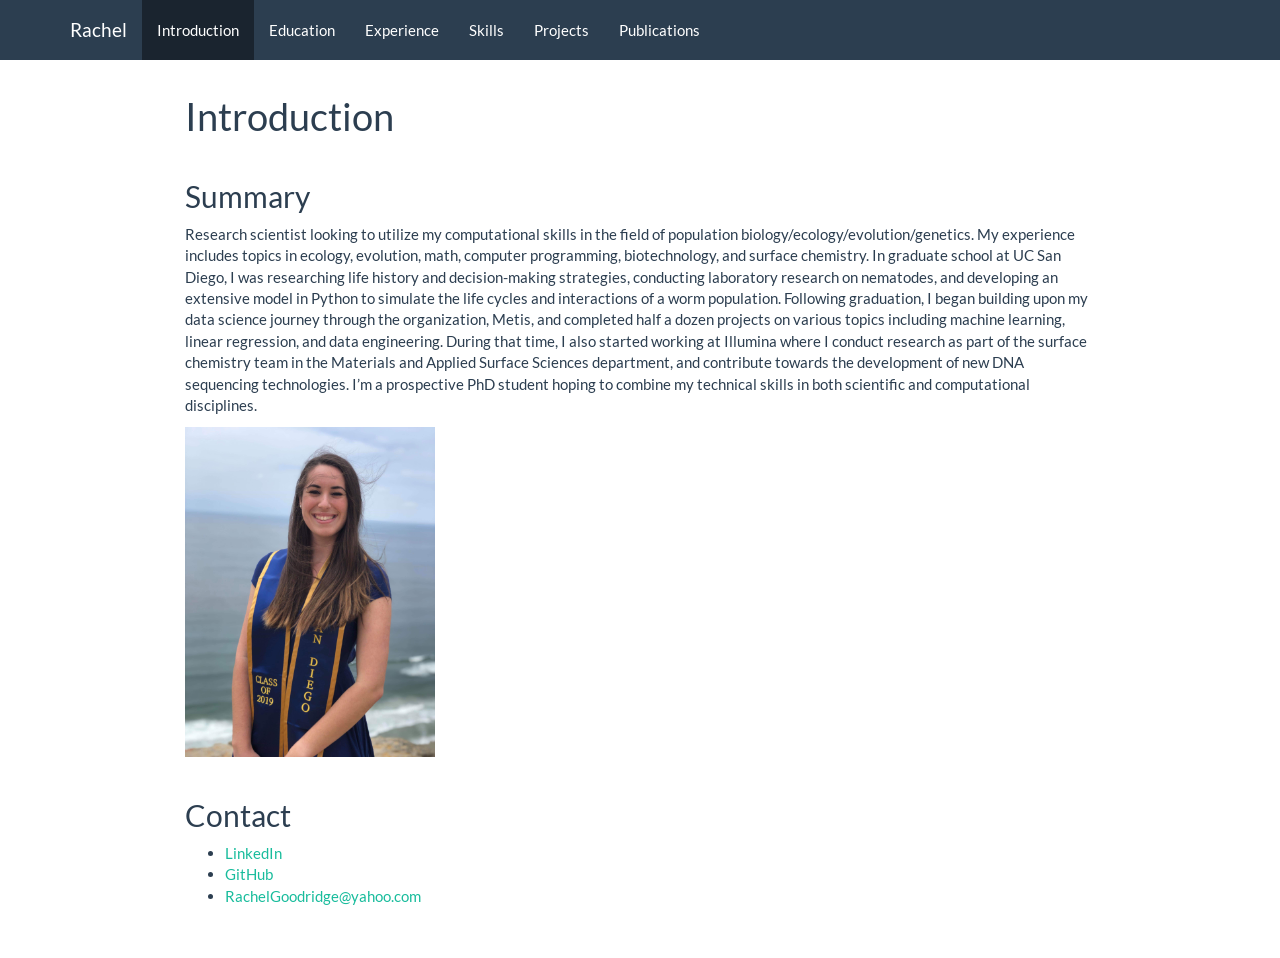
==== commit 0f0b10cb: "Initial commit" ====
--- a/index.html
+++ b/index.html
@@ -11,17 +11,28 @@
 
 
 
-<title>Rachel Goodridge</title>
-
-<script src="site_libs/jquery-1.11.3/jquery.min.js"></script>
+<title>Introduction</title>
+
+<script src="site_libs/header-attrs-2.25/header-attrs.js"></script>
+<script src="site_libs/jquery-3.6.0/jquery-3.6.0.min.js"></script>
 <meta name="viewport" content="width=device-width, initial-scale=1" />
 <link href="site_libs/bootstrap-3.3.5/css/flatly.min.css" rel="stylesheet" />
 <script src="site_libs/bootstrap-3.3.5/js/bootstrap.min.js"></script>
 <script src="site_libs/bootstrap-3.3.5/shim/html5shiv.min.js"></script>
 <script src="site_libs/bootstrap-3.3.5/shim/respond.min.js"></script>
+<style>h1 {font-size: 34px;}
+       h1.title {font-size: 38px;}
+       h2 {font-size: 30px;}
+       h3 {font-size: 24px;}
+       h4 {font-size: 18px;}
+       h5 {font-size: 16px;}
+       h6 {font-size: 12px;}
+       code {color: inherit; background-color: rgba(0, 0, 0, 0.04);}
+       pre:not([class]) { background-color: white }</style>
 <script src="site_libs/navigation-1.1/tabsets.js"></script>
 <link href="site_libs/highlightjs-9.12.0/default.css" rel="stylesheet" />
 <script src="site_libs/highlightjs-9.12.0/highlight.js"></script>
+<link rel="shortcut icon" href="RG_Grad_Photo_2019.jpeg" />
 
 <style type="text/css">
   code{white-space: pre-wrap;}
@@ -33,11 +44,6 @@
     </style>
 
 <style type="text/css">code{white-space: pre;}</style>
-<style type="text/css">
-  pre:not([class]) {
-    background-color: white;
-  }
-</style>
 <script type="text/javascript">
 if (window.hljs) {
   hljs.configure({languages: []});
@@ -50,32 +56,7 @@
 
 
 
-<style type="text/css">
-h1 {
-  font-size: 34px;
-}
-h1.title {
-  font-size: 38px;
-}
-h2 {
-  font-size: 30px;
-}
-h3 {
-  font-size: 24px;
-}
-h4 {
-  font-size: 18px;
-}
-h5 {
-  font-size: 16px;
-}
-h6 {
-  font-size: 12px;
-}
-.table th:not([align]) {
-  text-align: left;
-}
-</style>
+
 
 
 
@@ -87,10 +68,6 @@
   margin-left: auto;
   margin-right: auto;
 }
-code {
-  color: inherit;
-  background-color: rgba(0, 0, 0, 0.04);
-}
 img {
   max-width:100%;
 }
@@ -106,40 +83,16 @@
 summary {
   display: list-item;
 }
+details > summary > p:only-child {
+  display: inline;
+}
+pre code {
+  padding: 0;
+}
 </style>
 
 
 <style type="text/css">
-/* padding for bootstrap navbar */
-body {
-  padding-top: 60px;
-  padding-bottom: 40px;
-}
-/* offset scroll position for anchor links (for fixed navbar)  */
-.section h1 {
-  padding-top: 65px;
-  margin-top: -65px;
-}
-.section h2 {
-  padding-top: 65px;
-  margin-top: -65px;
-}
-.section h3 {
-  padding-top: 65px;
-  margin-top: -65px;
-}
-.section h4 {
-  padding-top: 65px;
-  margin-top: -65px;
-}
-.section h5 {
-  padding-top: 65px;
-  margin-top: -65px;
-}
-.section h6 {
-  padding-top: 65px;
-  margin-top: -65px;
-}
 .dropdown-submenu {
   position: relative;
 }
@@ -167,7 +120,7 @@
   margin-right: -10px;
 }
 .dropdown-submenu:hover>a:after {
-  border-left-color: #ffffff;
+  border-left-color: #adb5bd;
 }
 .dropdown-submenu.pull-left {
   float: none;
@@ -179,7 +132,7 @@
 }
 </style>
 
-<script>
+<script type="text/javascript">
 // manage active state of menu based on current page
 $(document).ready(function () {
   // active menu anchor
@@ -189,11 +142,28 @@
     href = "index.html";
   var menuAnchor = $('a[href="' + href + '"]');
 
-  // mark it active
-  menuAnchor.parent().addClass('active');
-
-  // if it's got a parent navbar menu mark it active as well
-  menuAnchor.closest('li.dropdown').addClass('active');
+  // mark the anchor link active (and if it's in a dropdown, also mark that active)
+  var dropdown = menuAnchor.closest('li.dropdown');
+  if (window.bootstrap) { // Bootstrap 4+
+    menuAnchor.addClass('active');
+    dropdown.find('> .dropdown-toggle').addClass('active');
+  } else { // Bootstrap 3
+    menuAnchor.parent().addClass('active');
+    dropdown.addClass('active');
+  }
+
+  // Navbar adjustments
+  var navHeight = $(".navbar").first().height() + 15;
+  var style = document.createElement('style');
+  var pt = "padding-top: " + navHeight + "px; ";
+  var mt = "margin-top: -" + navHeight + "px; ";
+  var css = "";
+  // offset scroll position for anchor links (for fixed navbar)
+  for (var i = 1; i <= 6; i++) {
+    css += ".section h" + i + "{ " + pt + mt + "}\n";
+  }
+  style.innerHTML = "body {" + pt + "padding-bottom: 40px; }\n" + css;
+  document.head.appendChild(style);
 });
 </script>
 
@@ -205,13 +175,12 @@
   max-height: 500px;
   min-height: 44px;
   overflow-y: auto;
-  background: white;
   border: 1px solid #ddd;
   border-radius: 4px;
 }
 
-.tabset-dropdown > .nav-tabs > li.active:before {
-  content: "";
+.tabset-dropdown > .nav-tabs > li.active:before, .tabset-dropdown > .nav-tabs.nav-tabs-open:before {
+  content: "\e259";
   font-family: 'Glyphicons Halflings';
   display: inline-block;
   padding: 10px;
@@ -219,16 +188,9 @@
 }
 
 .tabset-dropdown > .nav-tabs.nav-tabs-open > li.active:before {
-  content: "&#xe258;";
+  content: "\e258";
+  font-family: 'Glyphicons Halflings';
   border: none;
-}
-
-.tabset-dropdown > .nav-tabs.nav-tabs-open:before {
-  content: "";
-  font-family: 'Glyphicons Halflings';
-  display: inline-block;
-  padding: 10px;
-  border-right: 1px solid #ddd;
 }
 
 .tabset-dropdown > .nav-tabs > li.active {
@@ -272,7 +234,7 @@
 <div class="navbar navbar-default  navbar-fixed-top" role="navigation">
   <div class="container">
     <div class="navbar-header">
-      <button type="button" class="navbar-toggle collapsed" data-toggle="collapse" data-target="#navbar">
+      <button type="button" class="navbar-toggle collapsed" data-toggle="collapse" data-bs-toggle="collapse" data-target="#navbar" data-bs-target="#navbar">
         <span class="icon-bar"></span>
         <span class="icon-bar"></span>
         <span class="icon-bar"></span>
@@ -282,10 +244,22 @@
     <div id="navbar" class="navbar-collapse collapse">
       <ul class="nav navbar-nav">
         <li>
-  <a href="index.html">Credentials</a>
-</li>
-<li>
-  <a href="proj.html">Projects and Publications</a>
+  <a href="index.html">Introduction</a>
+</li>
+<li>
+  <a href="edu.html">Education</a>
+</li>
+<li>
+  <a href="exp.html">Experience</a>
+</li>
+<li>
+  <a href="skills.html">Skills</a>
+</li>
+<li>
+  <a href="proj.html">Projects</a>
+</li>
+<li>
+  <a href="pub.html">Publications</a>
 </li>
       </ul>
       <ul class="nav navbar-nav navbar-right">
@@ -295,11 +269,11 @@
   </div><!--/.container -->
 </div><!--/.navbar -->
 
-<div class="fluid-row" id="header">
-
-
-
-<h1 class="title toc-ignore">Rachel Goodridge</h1>
+<div id="header">
+
+
+
+<h1 class="title toc-ignore">Introduction</h1>
 
 </div>
 
@@ -307,175 +281,34 @@
 <p> </p>
 <div id="summary" class="section level2">
 <h2>Summary</h2>
-<p>Biologist researching life history and decision-making strategies and finishing a Master of Science degree in the Ecology, Behavior, and Evolution (EBE) Department at UC San Diego. I currently conduct laboratory research on nematodes and am developing an extensive model in Python to simulate the life cycles and interactions of a worm population. I’m looking to pursue a career that combines my technical skills in Biology, Math, and/or Programming.</p>
-<hr />
-</div>
-<div id="education" class="section level2">
-<h2>Education</h2>
-<div id="uc-san-diego-la-jolla-ca" class="section level3">
-<h3><a href="https://ucsd.edu/">UC San Diego, La Jolla CA</a></h3>
-<div id="sept-2019---june-2021" class="section level4">
-<h4>SEPT 2019 - JUNE 2021</h4>
-<ul>
-<li>Master of Science: Biology BS/MS</li>
-<li>Ecology, Behavior, Evolution Dept</li>
-<li>Rifkin Lab: Nematode Experiments</li>
-<li>Project 1: Modeling C. <em>elegan</em> life cycles and the dauer phase of development (Python)</li>
-<li>Project 2: Predicting C. <em>elegan</em> movements with empirical dynamic modeling (R)</li>
-<li>Good Academic Standing</li>
-<li>4.00 GPA</li>
-</ul>
+<p>Research scientist looking to utilize my computational skills in the
+field of population biology/ecology/evolution/genetics. My experience
+includes topics in ecology, evolution, math, computer programming,
+biotechnology, and surface chemistry. In graduate school at UC San
+Diego, I was researching life history and decision-making strategies,
+conducting laboratory research on nematodes, and developing an extensive
+model in Python to simulate the life cycles and interactions of a worm
+population. Following graduation, I began building upon my data science
+journey through the organization, Metis, and completed half a dozen
+projects on various topics including machine learning, linear
+regression, and data engineering. During that time, I also started
+working at Illumina where I conduct research as part of the surface
+chemistry team in the Materials and Applied Surface Sciences department,
+and contribute towards the development of new DNA sequencing
+technologies. I’m a prospective PhD student hoping to combine my
+technical skills in both scientific and computational disciplines.</p>
+<p><img src="RG_Grad_Photo_2019.jpeg" width="250" height="330" /></p>
 <p> </p>
 </div>
-</div>
-<div id="uc-san-diego-la-jolla-ca-1" class="section level3">
-<h3><a href="https://ucsd.edu/">UC San Diego, La Jolla CA</a></h3>
-<div id="sept-2015---june-2019" class="section level4">
-<h4>SEPT 2015 - JUNE 2019</h4>
+<div id="contact" class="section level2">
+<h2>Contact</h2>
 <ul>
-<li>Bachelor of Science</li>
-<li>Major: General Biology</li>
-<li>Minor: Mathematics</li>
-<li>College: Eleanor Roosevelt</li>
-<li>Good Academic Standing</li>
-<li>3.68 GPA</li>
+<li><a
+href="https://www.linkedin.com/in/rachel-goodridge/">LinkedIn</a></li>
+<li><a href="https://github.com/RachelGoodridge">GitHub</a></li>
+<li><a href="mailto:RachelGoodridge@yahoo.com"
+class="email">RachelGoodridge@yahoo.com</a></li>
 </ul>
-<p> </p>
-</div>
-</div>
-<div id="folsom-high-school-folsom-ca" class="section level3">
-<h3><a href="https://www.fcusd.org/fhs">Folsom High School, Folsom CA</a></h3>
-<div id="aug-2011---may-2015" class="section level4">
-<h4>AUG 2011 - MAY 2015</h4>
-<ul>
-<li>AP Coursework: Calculus, Biology, French, Psychology</li>
-<li>Honors Coursework: Chemistry, Physics, English</li>
-<li>Club Involvement: California Scholarship Federation, NSHSS, Key Club, and Interact Club</li>
-<li>Valedictorian/graduation speaker</li>
-<li>4.17 GPA</li>
-</ul>
-<hr />
-</div>
-</div>
-</div>
-<div id="experience" class="section level2">
-<h2>Experience</h2>
-<div id="ucsd-mathematics-la-jolla-ca" class="section level3">
-<h3><a href="https://math.ucsd.edu/">UCSD Mathematics, La Jolla CA</a></h3>
-</div>
-<div id="teachers-assistant" class="section level3">
-<h3><em>Teacher’s Assistant</em></h3>
-<div id="sept-2019---present" class="section level4">
-<h4>SEPT 2019 - PRESENT</h4>
-<ul>
-<li>Facilitate discussion sections and hold office hours</li>
-<li>Proctor and grade midterms/final exams</li>
-<li>Courses: Vector Calculus, Integral Calculus, and Pre-Calculus</li>
-</ul>
-<p> </p>
-</div>
-</div>
-<div id="ucsd-recreation-la-jolla-ca" class="section level3">
-<h3><a href="https://recreation.ucsd.edu/">UCSD Recreation, La Jolla CA</a></h3>
-</div>
-<div id="equipment-room-attendant-recreation-experience-assistant-facility-supervisor" class="section level3">
-<h3><em>Equipment Room Attendant / Recreation Experience Assistant / Facility Supervisor</em></h3>
-<div id="oct-2016---present" class="section level4">
-<h4>OCT 2016 - PRESENT</h4>
-<ul>
-<li>Sell memberships, classes, merchandise, lockers, equipment, etc.</li>
-<li>Arrange for events, open/close the gym, and supervise sales staff</li>
-<li>Act as a first responder in case of emergency in the building</li>
-<li>Serve on the hiring committee, read applications, conduct interviews</li>
-<li>Train new employees and write the Facility Supervisor manuals</li>
-<li>Promoted to lead Facility Supervisor and scheduling lead</li>
-<li>Employee of the Month (Feb 2020), Employee of the Year (2019-2020)</li>
-</ul>
-<p> </p>
-</div>
-</div>
-<div id="department-of-pesticide-regulation-cal-epa-sacramento-ca" class="section level3">
-<h3><a href="https://www.cdpr.ca.gov/">Department of Pesticide Regulation / Cal EPA, Sacramento CA</a></h3>
-</div>
-<div id="student-intern-in-the-human-health-assessment-branch" class="section level3">
-<h3><em>Student Intern in the Human Health Assessment Branch</em></h3>
-<div id="summer-2016-2018" class="section level4">
-<h4>SUMMER 2016, 2018</h4>
-<ul>
-<li>Analyze scientific documents and protocols</li>
-<li>Create and manipulate toxicology models in Microsoft Excel</li>
-<li>Perform sensitivity analyses and craft reports with charts/graphs</li>
-<li>Research and create a database of sources using the program EndNote</li>
-<li>Accompany air/water sampling teams for field work</li>
-</ul>
-<p> </p>
-</div>
-</div>
-<div id="sacramento-zoological-society-sacramento-ca" class="section level3">
-<h3><a href="https://www.saczoo.org/">Sacramento Zoological Society, Sacramento CA</a></h3>
-</div>
-<div id="camp-counselor-teachers-assistant" class="section level3">
-<h3><em>Camp Counselor / Teacher’s Assistant</em></h3>
-<div id="summer-2011---2017" class="section level4">
-<h4>SUMMER 2011 - 2017</h4>
-<ul>
-<li>Aid the teacher in designing and implementing lesson plans</li>
-<li>Supervise and instruct camp counselors and hundreds of campers</li>
-<li>Counselor for 5 years, Promoted to Teaching Assistant for 2 years</li>
-<li>Awards for initiative, leadership, and enthusiasm</li>
-</ul>
-<p> </p>
-</div>
-</div>
-<div id="self-employed-tutor-folsom-ca" class="section level3">
-<h3><a href="">Self-Employed Tutor, Folsom CA</a></h3>
-</div>
-<div id="private-math-tutor" class="section level3">
-<h3><em>Private Math Tutor</em></h3>
-<div id="school-year-2012---2015" class="section level4">
-<h4>SCHOOL YEAR 2012 - 2015</h4>
-<ul>
-<li>Assist with homework and test preparation in Geometry and Algebra 2</li>
-</ul>
-<p> </p>
-</div>
-</div>
-<div id="temple-kol-shalom-el-dorado-hills-ca" class="section level3">
-<h3><a href="https://www.templekolshalom.org/">Temple Kol Shalom, El Dorado Hills CA</a></h3>
-</div>
-<div id="hebrew-school-teacher" class="section level3">
-<h3><em>Hebrew School Teacher</em></h3>
-<div id="school-year-2010---2014" class="section level4">
-<h4>SCHOOL YEAR 2010 - 2014</h4>
-<ul>
-<li>Teach children Hebrew prayers and about Jewish culture</li>
-<li>Guide students in preparation for their Bar/Bat Mitzvahs</li>
-<li>Assist with event/holiday preparations</li>
-</ul>
-<hr />
-</div>
-</div>
-</div>
-<div id="skills-certifications" class="section level2">
-<h2>Skills &amp; Certifications</h2>
-<ul>
-<li>Proficient in Microsoft Word, Power Point, and Excel</li>
-<li>Experience with EndNote and Git</li>
-<li>Coding Languages: Python and R</li>
-<li>Problem solving, quantitative, and critical thinking skills</li>
-<li>Organizational, leadership, and written/oral communication skills</li>
-<li>CPR/AED/First Aid Certified</li>
-<li>Connect2 Champion Certification</li>
-</ul>
-<hr />
-<div id="other-links" class="section level3">
-<h3>Other Links</h3>
-<ul>
-<li><a href="https://www.linkedin.com/in/rachel-goodridge-221a3116a/">LinkedIn</a></li>
-<li><a href="https://my.indeed.com/p/rachelg-zs5pl5o">Indeed</a></li>
-<li><a href="https://github.com/RachelGoodridge">GitHub</a></li>
-</ul>
-</div>
 </div>
 
 
@@ -505,7 +338,7 @@
 
 $(document).ready(function () {
   $('.tabset-dropdown > .nav-tabs > li').click(function () {
-    $(this).parent().toggleClass('nav-tabs-open')
+    $(this).parent().toggleClass('nav-tabs-open');
   });
 });
 </script>
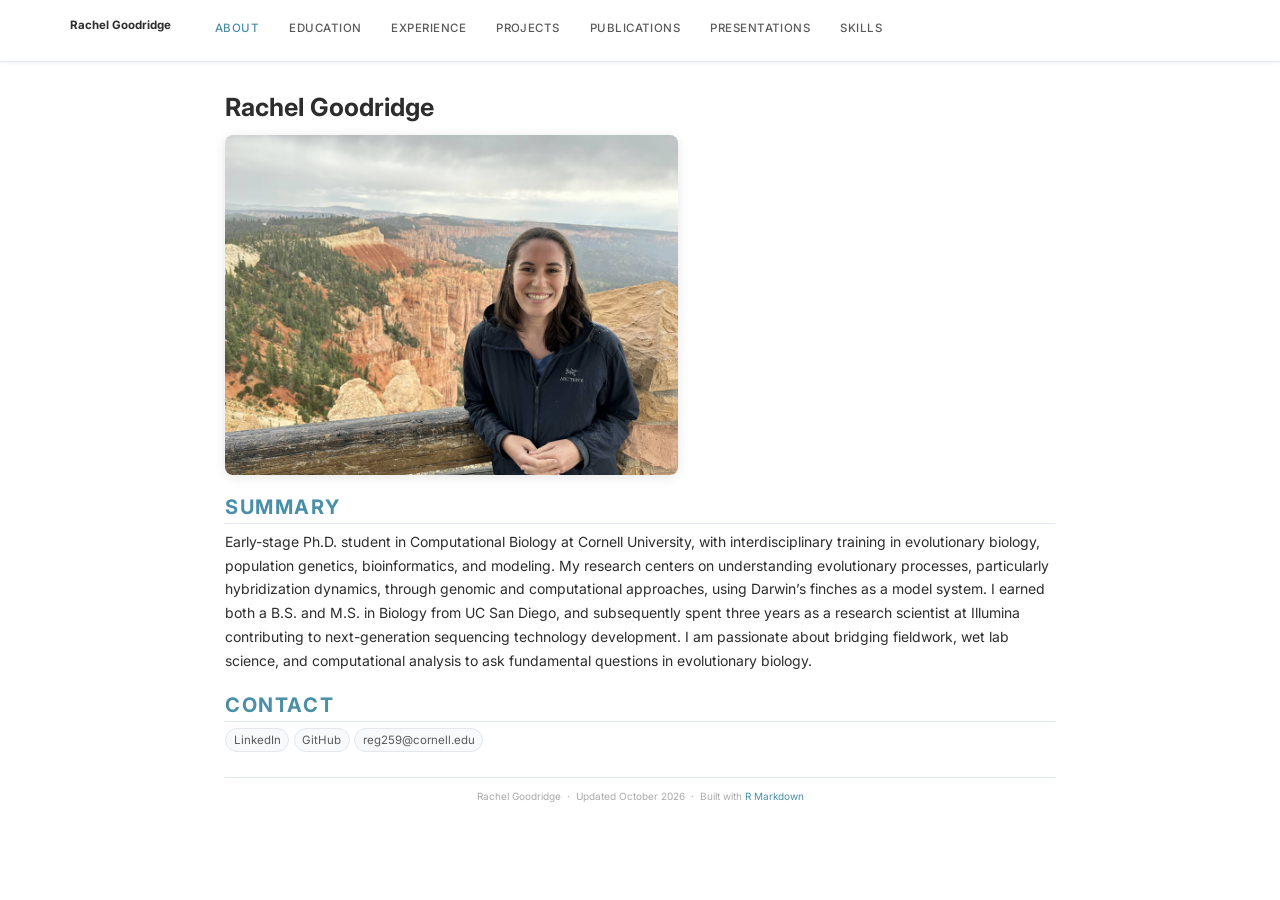
==== commit b46a84ca: "Initial commit" ====
--- a/index.html
+++ b/index.html
@@ -11,9 +11,9 @@
 
 
 
-<title>Introduction</title>
-
-<script src="site_libs/header-attrs-2.25/header-attrs.js"></script>
+<title>Rachel Goodridge</title>
+
+<script src="site_libs/header-attrs-2.32/header-attrs.js"></script>
 <script src="site_libs/jquery-3.6.0/jquery-3.6.0.min.js"></script>
 <meta name="viewport" content="width=device-width, initial-scale=1" />
 <link href="site_libs/bootstrap-3.3.5/css/flatly.min.css" rel="stylesheet" />
@@ -32,7 +32,22 @@
 <script src="site_libs/navigation-1.1/tabsets.js"></script>
 <link href="site_libs/highlightjs-9.12.0/default.css" rel="stylesheet" />
 <script src="site_libs/highlightjs-9.12.0/highlight.js"></script>
-<link rel="shortcut icon" href="RG_Grad_Photo_2019.jpeg" />
+<link rel="icon" type="image/svg+xml" href="favicon.svg" />
+<link rel="shortcut icon" href="favicon.svg" />
+<link rel="preconnect" href="https://fonts.googleapis.com">
+<link rel="preconnect" href="https://fonts.gstatic.com" crossorigin>
+<script>
+  document.addEventListener("DOMContentLoaded", function () {
+    document.querySelectorAll("a[href]").forEach(function (link) {
+      var href = link.getAttribute("href");
+      // Open in new tab if external (http/https) or a mailto
+      if (href && (href.startsWith("http") || href.startsWith("mailto"))) {
+        link.setAttribute("target", "_blank");
+        link.setAttribute("rel", "noopener noreferrer");
+      }
+    });
+  });
+</script>
 
 <style type="text/css">
   code{white-space: pre-wrap;}
@@ -59,6 +74,7 @@
 
 
 
+<link rel="stylesheet" href="custom.css" type="text/css" />
 
 
 
@@ -239,12 +255,12 @@
         <span class="icon-bar"></span>
         <span class="icon-bar"></span>
       </button>
-      <a class="navbar-brand" href="index.html">Rachel</a>
+      <a class="navbar-brand" href="index.html">Rachel Goodridge</a>
     </div>
     <div id="navbar" class="navbar-collapse collapse">
       <ul class="nav navbar-nav">
         <li>
-  <a href="index.html">Introduction</a>
+  <a href="index.html">About</a>
 </li>
 <li>
   <a href="edu.html">Education</a>
@@ -253,13 +269,16 @@
   <a href="exp.html">Experience</a>
 </li>
 <li>
+  <a href="proj.html">Projects</a>
+</li>
+<li>
+  <a href="pub.html">Publications</a>
+</li>
+<li>
+  <a href="pres.html">Presentations</a>
+</li>
+<li>
   <a href="skills.html">Skills</a>
-</li>
-<li>
-  <a href="proj.html">Projects</a>
-</li>
-<li>
-  <a href="pub.html">Publications</a>
 </li>
       </ul>
       <ul class="nav navbar-nav navbar-right">
@@ -273,44 +292,45 @@
 
 
 
-<h1 class="title toc-ignore">Introduction</h1>
-
-</div>
-
-
-<p> </p>
+<h1 class="title toc-ignore">Rachel Goodridge</h1>
+
+</div>
+
+
+<p><img src="RGoodridge_BryceCanyon.jpeg" class="profile-photo" style="max-height:340px;" alt="Rachel Goodridge at Bryce Canyon" /></p>
 <div id="summary" class="section level2">
 <h2>Summary</h2>
-<p>Research scientist looking to utilize my computational skills in the
-field of population biology/ecology/evolution/genetics. My experience
-includes topics in ecology, evolution, math, computer programming,
-biotechnology, and surface chemistry. In graduate school at UC San
-Diego, I was researching life history and decision-making strategies,
-conducting laboratory research on nematodes, and developing an extensive
-model in Python to simulate the life cycles and interactions of a worm
-population. Following graduation, I began building upon my data science
-journey through the organization, Metis, and completed half a dozen
-projects on various topics including machine learning, linear
-regression, and data engineering. During that time, I also started
-working at Illumina where I conduct research as part of the surface
-chemistry team in the Materials and Applied Surface Sciences department,
-and contribute towards the development of new DNA sequencing
-technologies. I’m a prospective PhD student hoping to combine my
-technical skills in both scientific and computational disciplines.</p>
-<p><img src="RG_Grad_Photo_2019.jpeg" width="250" height="330" /></p>
-<p> </p>
+<p>Early-stage Ph.D. student in Computational Biology at Cornell
+University, with interdisciplinary training in evolutionary biology,
+population genetics, bioinformatics, and modeling. My research centers
+on understanding evolutionary processes, particularly hybridization
+dynamics, through genomic and computational approaches, using Darwin’s
+finches as a model system. I earned both a B.S. and M.S. in Biology from
+UC San Diego, and subsequently spent three years as a research scientist
+at Illumina contributing to next-generation sequencing technology
+development. I am passionate about bridging fieldwork, wet lab science,
+and computational analysis to ask fundamental questions in evolutionary
+biology.</p>
 </div>
 <div id="contact" class="section level2">
 <h2>Contact</h2>
-<ul>
-<li><a
-href="https://www.linkedin.com/in/rachel-goodridge/">LinkedIn</a></li>
-<li><a href="https://github.com/RachelGoodridge">GitHub</a></li>
-<li><a href="mailto:RachelGoodridge@yahoo.com"
-class="email">RachelGoodridge@yahoo.com</a></li>
+<ul class="contact-list">
+<li>
+<a href="https://www.linkedin.com/in/rachel-goodridge/">LinkedIn</a>
+</li>
+<li>
+<a href="https://github.com/RachelGoodridge">GitHub</a>
+</li>
+<li>
+<a href="mailto:reg259@cornell.edu">reg259@cornell.edu</a>
+</li>
 </ul>
 </div>
 
+<div class="page-footer">
+  Rachel Goodridge &nbsp;&middot;&nbsp; Updated October 2026 &nbsp;&middot;&nbsp;
+  Built with <a href="https://rmarkdown.rstudio.com/" style="color:#aaa;">R Markdown</a>
+</div>
 
 
 
--- a/custom.css
+++ b/custom.css
@@ -0,0 +1,230 @@
+/* ======================================================
+   Rachel Goodridge – Personal CV Site
+   ====================================================== */
+
+@import url('https://fonts.googleapis.com/css2?family=Inter:wght@300;400;500;600;700&display=swap');
+
+:root {
+  --accent:      #4a8fa8;
+  --accent-dark: #357a92;
+  --text-main:   #2d2d2d;
+  --text-soft:   #5a5a5a;
+  --bg-page:     #ffffff;
+  --bg-section:  #f7f9fb;
+  --border:      #e2e8ed;
+}
+
+body {
+  font-family: 'Inter', 'Helvetica Neue', Arial, sans-serif !important;
+  font-size: 14px !important;
+  color: var(--text-main) !important;
+  background-color: var(--bg-page) !important;
+  line-height: 1.7 !important;
+}
+
+/* ── Reset ALL Bootstrap heading margins globally ── */
+h1, h2, h3, h4, h5, h6,
+.h1, .h2, .h3, .h4, .h5, .h6 {
+  margin-top: 0 !important;
+  margin-bottom: 0 !important;
+  padding-top: 0 !important;
+  padding-bottom: 0 !important;
+  line-height: 1.25 !important;
+  font-family: 'Inter', 'Helvetica Neue', Arial, sans-serif !important;
+}
+
+/* ── Then apply our own spacing and sizes ── */
+
+/* Page title (from YAML `title:`) */
+h1, .h1 {
+  font-size: 2.5rem !important;
+  font-weight: 700 !important;
+  color: var(--text-main) !important;
+  margin-bottom: 1.2rem !important;
+}
+
+/* Major section: "Education", "Technical Skills", "PhD Research" */
+h2, .h2 {
+  font-size: 2rem !important;
+  font-weight: 700 !important;
+  color: var(--accent) !important;
+  text-transform: uppercase !important;
+  letter-spacing: 0.08em !important;
+  padding-bottom: 0.3rem !important;
+  border-bottom: 1.5px solid var(--border) !important;
+  margin-top: 2rem !important;
+  margin-bottom: 0.6rem !important;
+}
+
+/* Entry header: institution, employer, project name */
+h3, .h3 {
+  font-size: 1.25rem !important;
+  font-weight: 700 !important;
+  color: var(--text-main) !important;
+  margin-top: 1.2rem !important;
+  margin-bottom: 0.05rem !important;
+}
+
+/* Sub-header: role within employer, coursework group heading */
+h4, .h4 {
+  font-size: 1.25rem !important;
+  font-weight: 600 !important;
+  color: var(--text-main) !important;
+  margin-top: 0.08rem !important;
+  margin-bottom: 0.05rem !important;
+}
+
+/* Date / small label (kept small — it's metadata) */
+h5, .h5 {
+  font-size: 1.15rem !important;
+  font-weight: 400 !important;
+  color: var(--text-soft) !important;
+  margin-top: 0.05rem !important;
+  margin-bottom: 0.4rem !important;
+}
+
+/* ── Entry metadata line (location | degree | date) ── */
+p.entry-meta {
+  font-size: 1.15rem !important;
+  color: var(--text-soft) !important;
+  margin-top: 0.1rem !important;
+  margin-bottom: 0.5rem !important;
+  line-height: 1.6 !important;
+}
+
+/* ── Paragraphs and lists ── */
+p {
+  font-size: 14px !important;
+  line-height: 1.7 !important;
+  margin-top: 0.3rem !important;
+  margin-bottom: 0.3rem !important;
+}
+
+ul {
+  margin-top: 0.2rem !important;
+  margin-bottom: 0.4rem !important;
+  padding-left: 1.4rem !important;
+}
+
+li {
+  font-size: 14px !important;
+  margin-bottom: 0.15rem !important;
+  line-height: 1.6 !important;
+}
+
+/* ── Horizontal rules — thin separator, tight margin ── */
+hr {
+  border: none !important;
+  border-top: 1px solid var(--border) !important;
+  margin-top: 1.1rem !important;
+  margin-bottom: 0 !important;   /* heading below provides its own top margin */
+}
+
+/* ── Navbar ── */
+.navbar {
+  background-color: #ffffff !important;
+  border-bottom: 1px solid var(--border) !important;
+  box-shadow: 0 1px 4px rgba(0,0,0,0.05) !important;
+}
+.navbar-brand {
+  font-weight: 700 !important;
+  font-size: 1.15rem !important;
+  color: var(--text-main) !important;
+}
+.navbar-nav > li > a {
+  font-size: 1.15rem !important;
+  font-weight: 500 !important;
+  color: var(--text-soft) !important;
+  letter-spacing: 0.04em !important;
+  text-transform: uppercase !important;
+  padding-top: 16px !important;
+  padding-bottom: 16px !important;
+}
+.navbar-nav > li > a:hover,
+.navbar-nav > .active > a,
+.navbar-nav > .active > a:focus {
+  color: var(--accent) !important;
+  background-color: transparent !important;
+}
+
+/* ── Page container ── */
+.container-fluid.main-container {
+  max-width: 860px !important;
+  padding-top: 1.6rem !important;
+  padding-bottom: 3rem !important;
+}
+
+/* ── Links ── */
+a {
+  color: var(--accent) !important;
+  text-decoration: none !important;
+  transition: color 0.15s;
+}
+a:hover {
+  color: var(--accent-dark) !important;
+  text-decoration: underline !important;
+}
+/* Heading links inherit heading color, not accent */
+h3 a, h4 a { color: var(--text-main) !important; }
+h2 a { color: var(--accent) !important; }
+.navbar-brand { color: var(--text-main) !important; }
+.navbar-nav > li > a { color: var(--text-soft) !important; }
+
+/* ── Photos ── */
+.profile-photo {
+  display: block !important;
+  border-radius: 8px !important;
+  box-shadow: 0 2px 12px rgba(0,0,0,0.10) !important;
+  margin: 0.6rem 0 1.2rem 0 !important;
+  max-width: 100% !important;
+  height: auto !important;
+}
+.edu-photo {
+  display: block !important;
+  border-radius: 6px !important;
+  box-shadow: 0 1px 6px rgba(0,0,0,0.10) !important;
+  margin: 0.6rem 0 1rem 0 !important;
+  max-width: 100% !important;
+  height: auto !important;
+}
+
+/* ── Contact pills ── */
+.contact-list {
+  list-style: none !important;
+  padding: 0 !important;
+  display: flex !important;
+  flex-wrap: wrap !important;
+  gap: 0.45rem !important;
+  margin-top: 0.5rem !important;
+  margin-bottom: 0 !important;
+}
+.contact-list li { margin-bottom: 0 !important; }
+.contact-list li a {
+  display: inline-block !important;
+  padding: 0.2rem 0.75rem !important;
+  background: var(--bg-section) !important;
+  border: 1px solid var(--border) !important;
+  border-radius: 20px !important;
+  font-size: 1.15rem !important;
+  color: var(--text-soft) !important;
+}
+.contact-list li a:hover {
+  background: var(--accent) !important;
+  color: #fff !important;
+  text-decoration: none !important;
+  border-color: var(--accent) !important;
+}
+
+/* ── Footer ── */
+.page-footer {
+  margin-top: 2.5rem;
+  padding-top: 1rem;
+  border-top: 1px solid var(--border);
+  font-size: 1.0rem;
+  color: #aaa;
+  text-align: center;
+}
+
+@media (max-width: 600px) {
+  .container-fluid.main-container { padding-left: 1rem !important; padding-right: 1rem !important; }
+}
